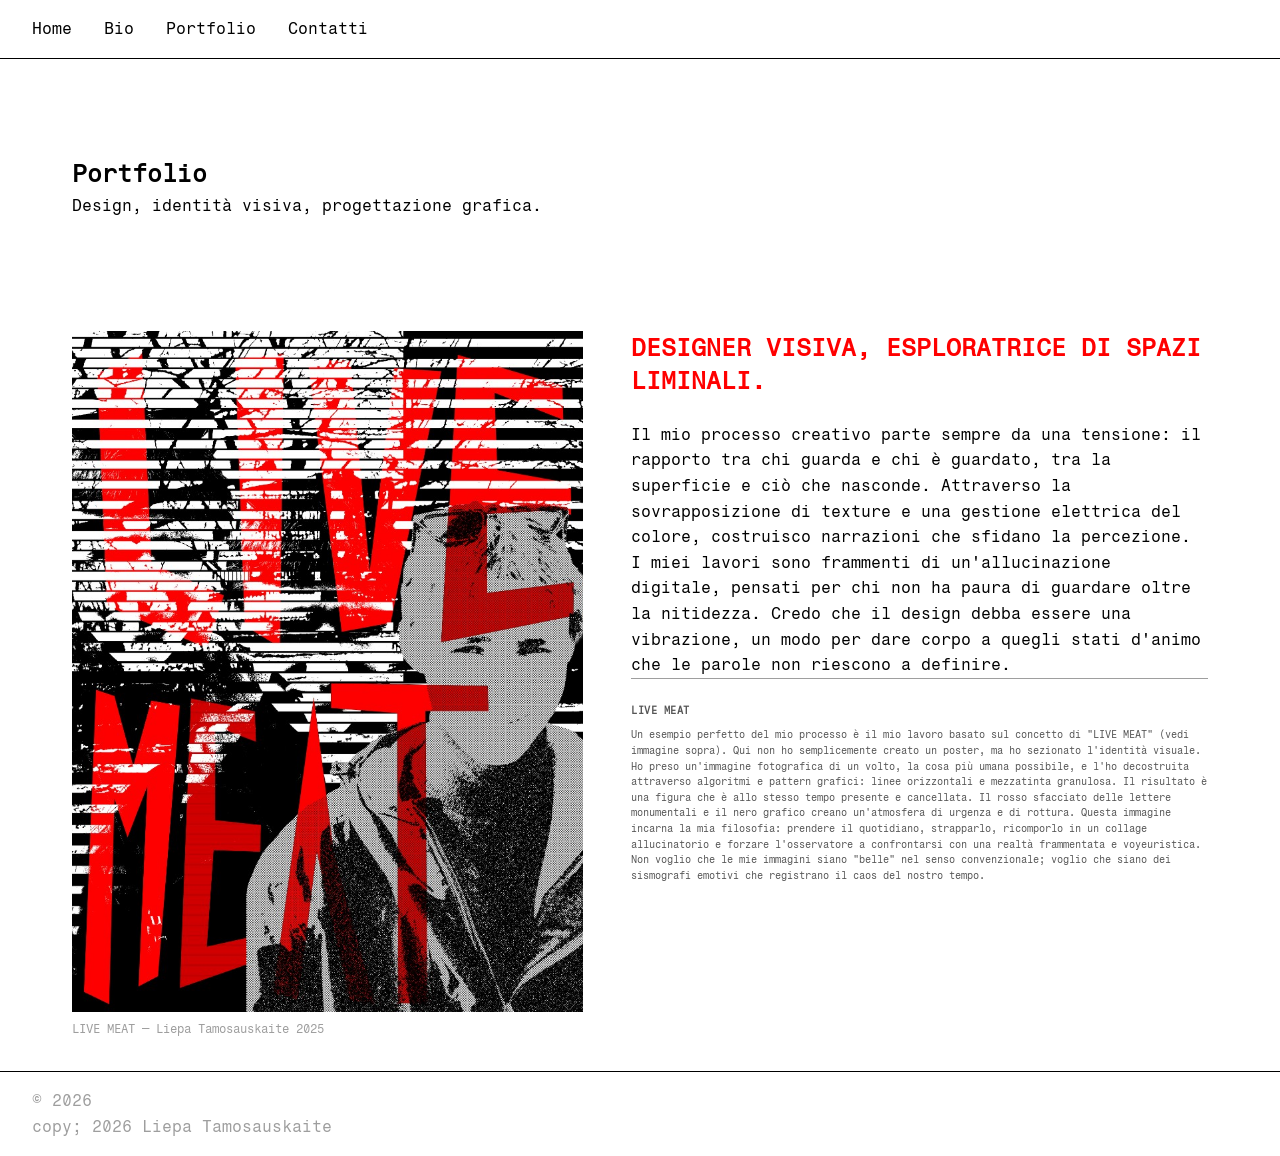
==== index.html @ a19eaeef "Prima versione del sito" ====
<!DOCTYPE html>
<html lang="it">
<head>
    <meta charset="UTF-8">
    <meta name="viewport" content="width=device-width, initial-scale=1.0">
    <title>Portfolio — Home</title>
    <link rel="stylesheet" href="css/style.css">
</head>
<body>
    <header>
        <nav>
            <ul>
                <li><a href="index.html">Home</a></li>
                <li><a href="bio.html">Bio</a></li>
                <li><a href="portfolio.html">Portfolio</a></li>
                <li><a href="contatti.html">Contatti</a></li>
            </ul>
        </nav>
    </header>
    <main>
        <section id="hero">
            <h1>Portfolio</h1>
            <p>Design, identità visiva, progettazione grafica.</p>
        </section>
        <section id="home-intro">
            <div class="home-intro-img">
                <img src="img/live-meat.png" alt="Live Meat">
                <p class="home-intro-caption">LIVE MEAT — Liepa Tamosauskaite 2025</p>
            </div>
            <div class="home-intro-text">
                <h2>DESIGNER VISIVA, ESPLORATRICE DI SPAZI LIMINALI.</h2>
                <p>Il mio processo creativo parte sempre da una tensione: il rapporto tra chi guarda e chi è guardato, tra la superficie e ciò che nasconde. Attraverso la sovrapposizione di texture e una gestione elettrica del colore, costruisco narrazioni che sfidano la percezione. I miei lavori sono frammenti di un'allucinazione digitale, pensati per chi non ha paura di guardare oltre la nitidezza. Credo che il design debba essere una vibrazione, un modo per dare corpo a quegli stati d'animo che le parole non riescono a definire.</p>
                <aside class="home-intro-aside">
                    <h3>LIVE MEAT</h3>
                    <p>Un esempio perfetto del mio processo è il mio lavoro basato sul concetto di "LIVE MEAT" (vedi immagine sopra). Qui non ho semplicemente creato un poster, ma ho sezionato l'identità visuale. Ho preso un'immagine fotografica di un volto, la cosa più umana possibile, e l'ho decostruita attraverso algoritmi e pattern grafici: linee orizzontali e mezzatinta granulosa. Il risultato è una figura che è allo stesso tempo presente e cancellata. Il rosso sfacciato delle lettere monumentali e il nero grafico creano un'atmosfera di urgenza e di rottura. Questa immagine incarna la mia filosofia: prendere il quotidiano, strapparlo, ricomporlo in un collage allucinatorio e forzare l'osservatore a confrontarsi con una realtà frammentata e voyeuristica. Non voglio che le mie immagini siano "belle" nel senso convenzionale; voglio che siano dei sismografi emotivi che registrano il caos del nostro tempo.</p>
                </aside>
            </div>
        </section>
    </main>
    <footer>
        <p><p>&copy; 2026</p>copy; 2026 Liepa Tamosauskaite</p>
    </footer>
    <script src="js/main.js"></script>
</body>
</html>
---- css/style.css ----
@import url('https://fonts.googleapis.com/css2?family=Fragment+Mono:ital@0;1&display=swap');

/* --- Reset --- */
*, *::before, *::after {
    box-sizing: border-box;
    margin: 0;
    padding: 0;
    border: 0;
}

html, body {
    font-size: 100%;
    vertical-align: baseline;
}

ol, ul {
    list-style: none;
}

table {
    border-collapse: collapse;
    border-spacing: 0;
}

/* --- Base --- */

body {
    font-family: 'Fragment Mono', monospace;
    font-style: normal;
    background-color: #FFFFFF;
    color: #000000;
    line-height: 1.6;
}

a {
    color: #000000;
    text-decoration: none;
}

a:hover {
    color: #FF0000;
}

/* --- Header & Nav --- */

header {
    border-bottom: 1px solid #000000;
    padding: 1rem 2rem;
    position: sticky;
    top: 0;
    background-color: #FFFFFF;
    z-index: 100;
}

nav ul {
    display: flex;
    gap: 2rem;
}

/* --- Main --- */

main {
    padding: 2rem;
    max-width: 1200px;
    margin: 0 auto;
}

/* --- Hero --- */

#hero {
    padding: 4rem 0;
}

/* --- Home intro --- */

#home-intro {
    display: flex;
    align-items: flex-start;
    gap: 3rem;
    margin-top: 3rem;
}

.home-intro-img {
    width: 45%;
    flex-shrink: 0;
}

.home-intro-img img {
    display: block;
    width: 100%;
}

.home-intro-caption {
    margin-top: 0.5rem;
    font-size: 0.75rem;
    color: #9E9E9E;
}

.home-intro-text {
    flex: 1;
    overflow: hidden;
    display: flex;
    flex-direction: column;
    /* max-height impostato via JS in base all'altezza dell'immagine */
}

.home-intro-text h2 {
    color: #FF0000;
    margin-bottom: 1.5rem;
    line-height: 1.4;
}

.home-intro-aside {
    margin-top: auto;
    padding-top: 1.5rem;
    border-top: 1px solid #9E9E9E;
}

.home-intro-aside h3 {
    font-size: 0.65rem;
    color: #565656;
    margin-bottom: 0.5rem;
    letter-spacing: 0.05em;
}

.home-intro-aside p {
    font-size: 0.65rem;
    color: #565656;
    line-height: 1.5;
}

@media (max-width: 600px) {
    #home-intro {
        flex-direction: column;
    }

    .home-intro-img {
        width: 100%;
    }
}

/* --- Portfolio grid --- */

.portfolio-grid {
    display: grid;
    grid-template-columns: repeat(auto-fill, minmax(280px, 1fr));
    gap: 2rem;
    margin-top: 2rem;
}

.portfolio-grid article {
    border: 1px solid #000000;
}

.portfolio-grid article a {
    display: block;
    color: #000000;
}

.portfolio-grid article a:hover {
    color: #FF0000;
}

.portfolio-grid article img {
    display: block;
    width: 100%;
    aspect-ratio: 1 / 1;
    object-fit: cover;
}

.portfolio-grid article h2 {
    padding: 0.75rem 1rem;
}

/* --- Bio --- */

#bio h1 {
    margin-bottom: 1.5rem;
}

#bio h2 {
    margin-top: 2rem;
    margin-bottom: 1rem;
}

#bio ul {
    list-style: disc;
    padding-left: 1.5rem;
}

#bio ul li {
    margin-bottom: 0.5rem;
}

/* --- Lavoro immagine principale --- */

.lavoro-detail img {
    display: block;
    width: 100%;
    max-width: 800px;
    margin-bottom: 1.5rem;
}

/* --- Bio design --- */

#bio-design {
    margin-top: 3rem;
    padding-top: 2rem;
    border-top: 1px solid #000000;
}

#bio-design h2 {
    margin-bottom: 1.5rem;
}

.bio-design-body {
    display: flex;
    align-items: center;
    gap: 2rem;
}

.bio-design-text {
    flex: 0 0 auto;
}

.bio-design-star {
    flex: 1;
    display: block;
    width: 80px;
    height: 80px;
    margin: auto;
}

.bio-design-text {
    flex: 1;
    max-width: 720px;
}

.bio-design-text p {
    margin-bottom: 1rem;
}

/* --- Bio foto --- */

.bio-foto {
    display: flex;
    gap: 1rem;
    margin-top: 2rem;
    flex-wrap: wrap;
}

.bio-foto img {
    width: 200px;
    height: 200px;
    object-fit: cover;
    object-position: center top;
    display: block;
}

/* --- Contatti --- */

.contatti-layout {
    display: flex;
    align-items: flex-start;
    gap: 0;
}

.contatti-content {
    flex: 0 0 auto;
    min-width: 420px;
}

.contatti-img {
    height: 75vh;
    width: auto;
    flex: 1;
    object-fit: contain;
    object-position: right top;
    margin-left: auto;
    display: block;
}

#contatti h1 {
    margin-bottom: 1.5rem;
}

#contatti > p {
    margin-bottom: 2rem;
    color: #565656;
}

.contatti-social {
    display: flex;
    flex-direction: column;
    gap: 1rem;
    margin-bottom: 3rem;
}

.contatti-social a {
    display: flex;
    align-items: center;
    gap: 0.75rem;
    color: #000000;
}

.contatti-social a:hover {
    color: #FF0000;
}

.contatti-social svg {
    width: 24px;
    height: 24px;
    flex-shrink: 0;
}

#contact-form {
    display: flex;
    flex-direction: column;
    gap: 1rem;
    max-width: 600px;
}

#contact-form label {
    font-style: italic;
    color: #565656;
}

#contact-form input,
#contact-form textarea {
    font-family: 'Fragment Mono', monospace;
    font-size: 1rem;
    border: 1px solid #000000;
    padding: 0.5rem;
    background-color: #FFFFFF;
    color: #000000;
    width: 100%;
}

#contact-form textarea {
    min-height: 150px;
    resize: vertical;
}

#contact-form button {
    font-family: 'Fragment Mono', monospace;
    font-size: 1rem;
    background-color: #000000;
    color: #FFFFFF;
    border: none;
    padding: 0.75rem 1.5rem;
    cursor: pointer;
    align-self: flex-start;
}

#contact-form button:hover {
    background-color: #FF0000;
}

/* --- Lavoro detail --- */

.lavoro-detail h1 {
    margin-bottom: 1.5rem;
}

.lavoro-detail p {
    color: #565656;
    margin-bottom: 1rem;
}

.lavoro-detail .back-link {
    display: inline-block;
    margin-top: 2rem;
    font-style: italic;
    color: #9E9E9E;
}

.lavoro-detail .back-link:hover {
    color: #FF0000;
}

/* --- Footer --- */

footer {
    border-top: 1px solid #000000;
    padding: 1rem 2rem;
    color: #9E9E9E;
}

/* --- Responsive --- */

@media (max-width: 600px) {
    nav ul {
        flex-direction: column;
        gap: 0.75rem;
    }

    #hero {
        padding: 2rem 0;
    }

    .portfolio-grid {
        grid-template-columns: 1fr;
    }

    .contatti-layout {
        flex-direction: column;
    }

    .contatti-img {
        width: 100%;
    }
}
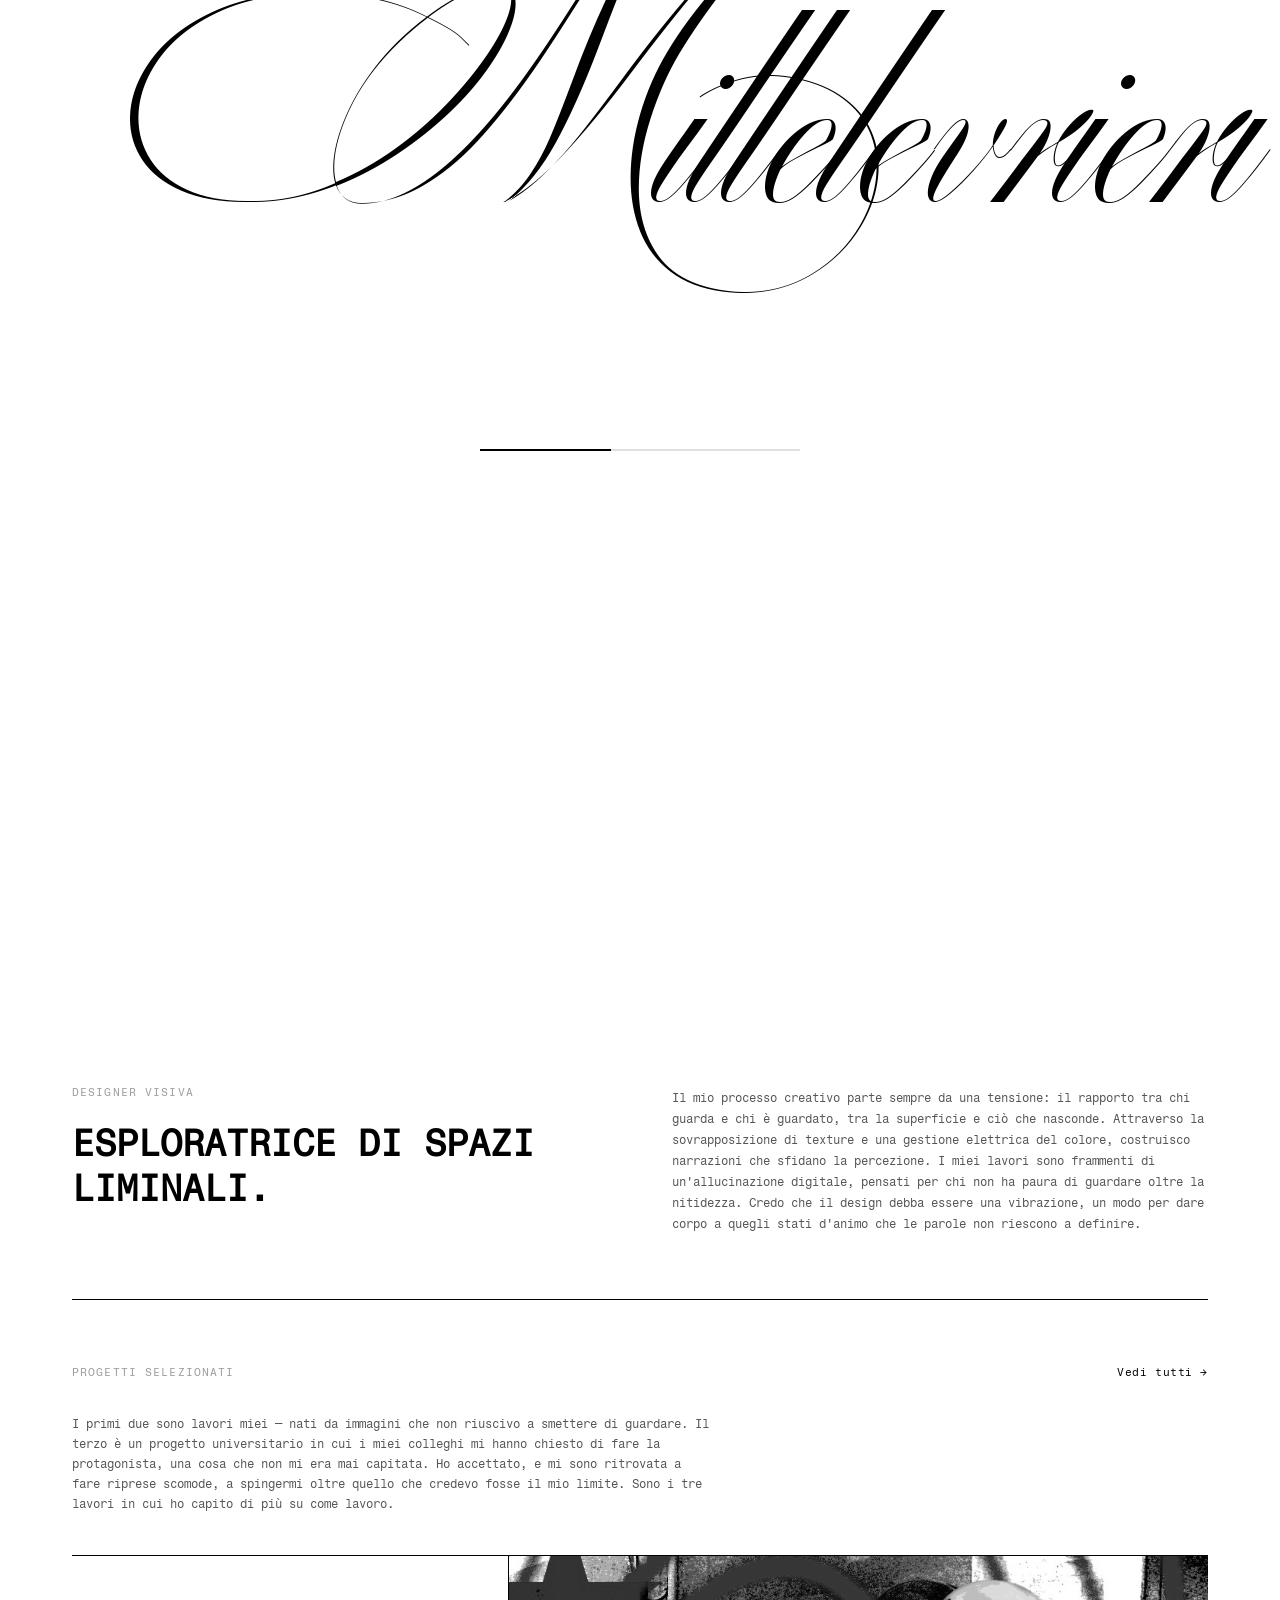
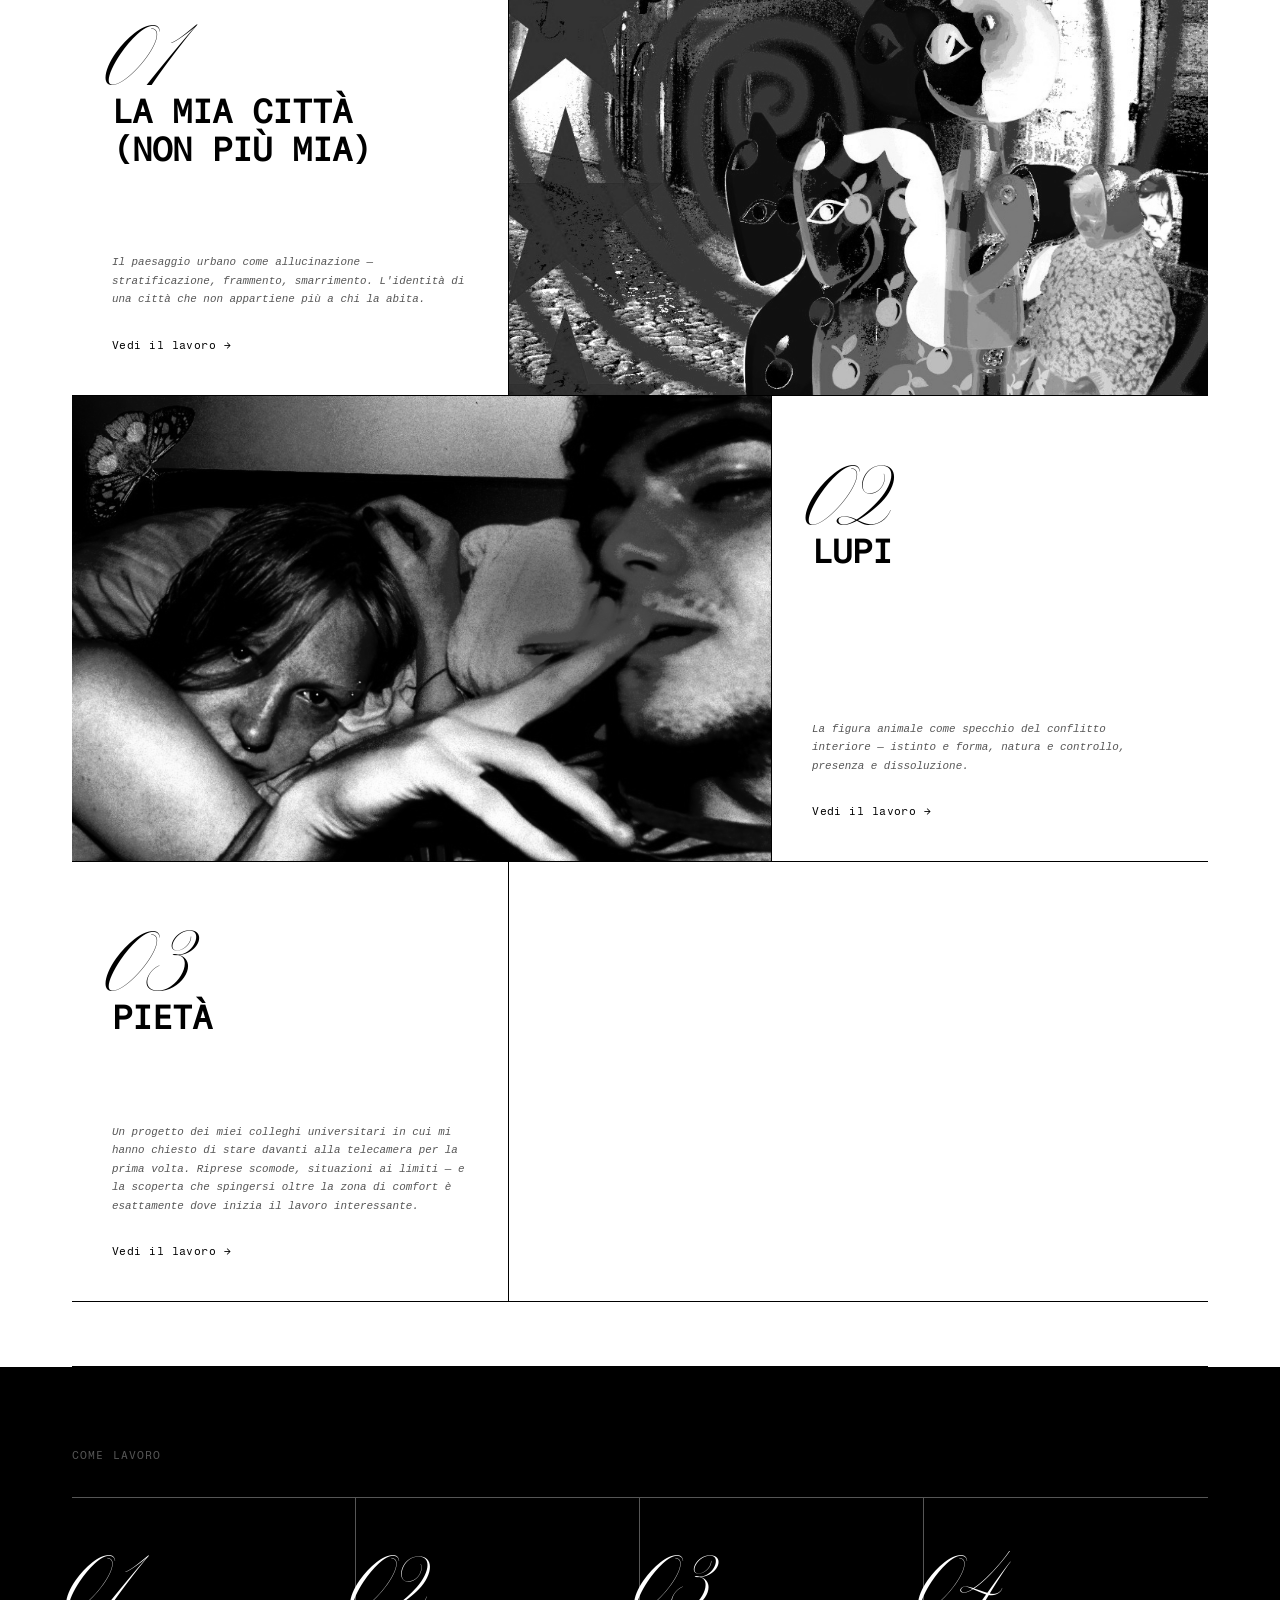
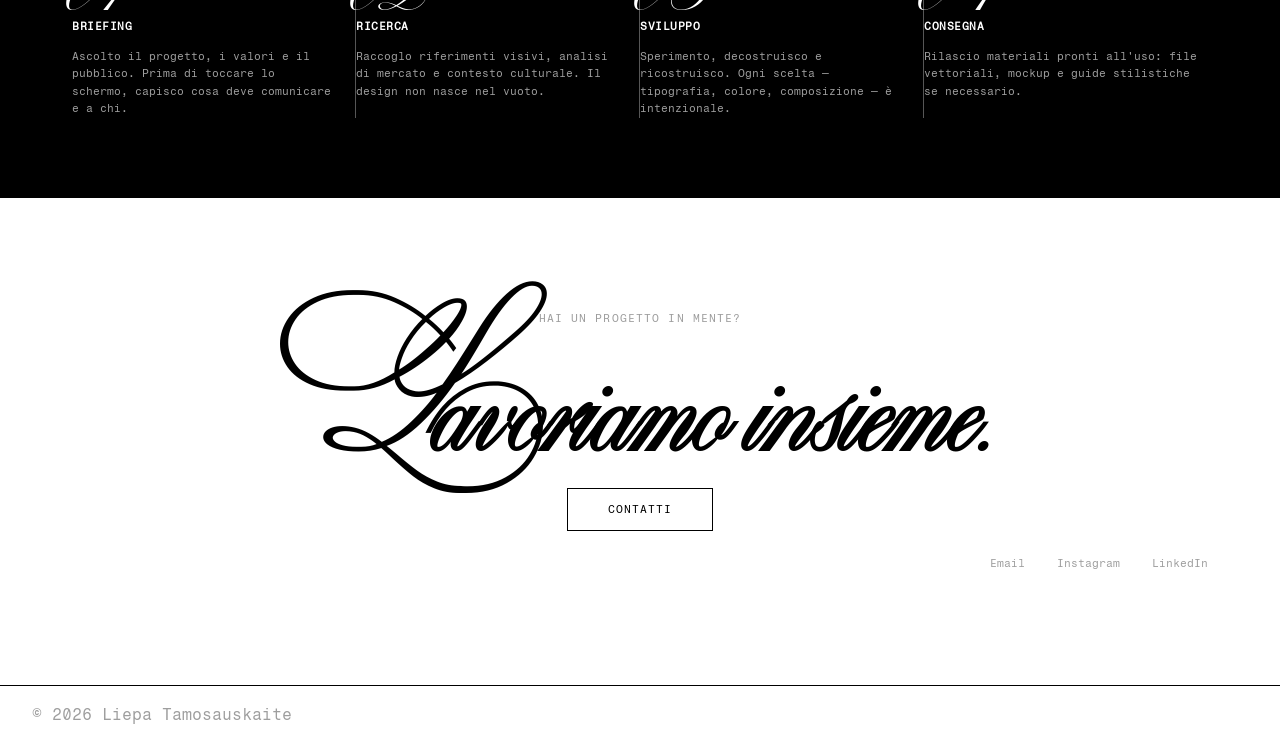
==== commit ffc89d6b: "Landing page, cookie banner, lavoro-1 approfondito - index.html: nuova struttura landing page (state" ====
--- a/index.html
+++ b/index.html
@@ -8,6 +8,7 @@
 </head>
 <body>
     <header>
+        <span class="header-logo"></span>
         <nav>
             <ul>
                 <li><a href="index.html">Home</a></li>
@@ -16,29 +17,119 @@
                 <li><a href="contatti.html">Contatti</a></li>
             </ul>
         </nav>
+        <button class="nav-toggle" aria-label="Menu" aria-expanded="false"><span></span><span></span><span></span></button>
     </header>
+    <section id="video-intro">
+        <div class="video-clip">
+            <video autoplay muted loop playsinline>
+                <source src="video/grey.mp4" type="video/mp4">
+            </video>
+            <span class="video-title video-title-white">Millelevrieri</span>
+        </div>
+        <span class="video-title video-title-black">Millelevrieri</span>
+    </section>
     <main>
-        <section id="hero">
-            <h1>Portfolio</h1>
-            <p>Design, identità visiva, progettazione grafica.</p>
+        <section id="statement">
+            <div class="statement-left">
+                <p class="statement-role">Designer visiva</p>
+                <h2 class="statement-heading">Esploratrice di spazi liminali.</h2>
+            </div>
+            <p class="statement-desc">Il mio processo creativo parte sempre da una tensione: il rapporto tra chi guarda e chi è guardato, tra la superficie e ciò che nasconde. Attraverso la sovrapposizione di texture e una gestione elettrica del colore, costruisco narrazioni che sfidano la percezione. I miei lavori sono frammenti di un'allucinazione digitale, pensati per chi non ha paura di guardare oltre la nitidezza. Credo che il design debba essere una vibrazione, un modo per dare corpo a quegli stati d'animo che le parole non riescono a definire.</p>
         </section>
-        <section id="home-intro">
-            <div class="home-intro-img">
-                <img src="img/live-meat.png" alt="Live Meat">
-                <p class="home-intro-caption">LIVE MEAT — Liepa Tamosauskaite 2025</p>
+
+        <section id="featured">
+            <div class="section-header">
+                <span class="section-label">Progetti selezionati</span>
+                <a href="portfolio.html" class="section-link">Vedi tutti →</a>
             </div>
-            <div class="home-intro-text">
-                <h2>DESIGNER VISIVA, ESPLORATRICE DI SPAZI LIMINALI.</h2>
-                <p>Il mio processo creativo parte sempre da una tensione: il rapporto tra chi guarda e chi è guardato, tra la superficie e ciò che nasconde. Attraverso la sovrapposizione di texture e una gestione elettrica del colore, costruisco narrazioni che sfidano la percezione. I miei lavori sono frammenti di un'allucinazione digitale, pensati per chi non ha paura di guardare oltre la nitidezza. Credo che il design debba essere una vibrazione, un modo per dare corpo a quegli stati d'animo che le parole non riescono a definire.</p>
-                <aside class="home-intro-aside">
-                    <h3>LIVE MEAT</h3>
-                    <p>Un esempio perfetto del mio processo è il mio lavoro basato sul concetto di "LIVE MEAT" (vedi immagine sopra). Qui non ho semplicemente creato un poster, ma ho sezionato l'identità visuale. Ho preso un'immagine fotografica di un volto, la cosa più umana possibile, e l'ho decostruita attraverso algoritmi e pattern grafici: linee orizzontali e mezzatinta granulosa. Il risultato è una figura che è allo stesso tempo presente e cancellata. Il rosso sfacciato delle lettere monumentali e il nero grafico creano un'atmosfera di urgenza e di rottura. Questa immagine incarna la mia filosofia: prendere il quotidiano, strapparlo, ricomporlo in un collage allucinatorio e forzare l'osservatore a confrontarsi con una realtà frammentata e voyeuristica. Non voglio che le mie immagini siano "belle" nel senso convenzionale; voglio che siano dei sismografi emotivi che registrano il caos del nostro tempo.</p>
-                </aside>
+            <p class="featured-intro">I primi due sono lavori miei — nati da immagini che non riuscivo a smettere di guardare. Il terzo è un progetto universitario in cui i miei colleghi mi hanno chiesto di fare la protagonista, una cosa che non mi era mai capitata. Ho accettato, e mi sono ritrovata a fare riprese scomode, a spingermi oltre quello che credevo fosse il mio limite. Sono i tre lavori in cui ho capito di più su come lavoro.</p>
+
+            <div class="featured-list">
+                <article class="featured-item">
+                    <div class="featured-item-meta">
+                        <span class="featured-item-num">01</span>
+                        <h3 class="featured-item-title">La mia città<br>(non più mia)</h3>
+                        <p class="featured-item-desc">Il paesaggio urbano come allucinazione — stratificazione, frammento, smarrimento. L'identità di una città che non appartiene più a chi la abita.</p>
+                        <a href="lavoro-1.html" class="featured-item-link">Vedi il lavoro →</a>
+                    </div>
+                    <a href="lavoro-1.html" class="featured-item-img-wrap">
+                        <img src="img/lavoro-1.png" alt="La mia città (non più mia)">
+                    </a>
+                </article>
+
+                <article class="featured-item featured-item--reverse">
+                    <div class="featured-item-meta">
+                        <span class="featured-item-num">02</span>
+                        <h3 class="featured-item-title">Lupi</h3>
+                        <p class="featured-item-desc">La figura animale come specchio del conflitto interiore — istinto e forma, natura e controllo, presenza e dissoluzione.</p>
+                        <a href="lavoro-3.html" class="featured-item-link">Vedi il lavoro →</a>
+                    </div>
+                    <a href="lavoro-3.html" class="featured-item-img-wrap">
+                        <img src="img/lavoro-3.png" alt="Lupi">
+                    </a>
+                </article>
+
+                <article class="featured-item">
+                    <div class="featured-item-meta">
+                        <span class="featured-item-num">03</span>
+                        <h3 class="featured-item-title">Pietà</h3>
+                        <p class="featured-item-desc">Un progetto dei miei colleghi universitari in cui mi hanno chiesto di stare davanti alla telecamera per la prima volta. Riprese scomode, situazioni ai limiti — e la scoperta che spingersi oltre la zona di comfort è esattamente dove inizia il lavoro interessante.</p>
+                        <a href="lavoro-4.html" class="featured-item-link">Vedi il lavoro →</a>
+                    </div>
+                    <a href="lavoro-4.html" class="featured-item-img-wrap">
+                        <video autoplay muted loop playsinline>
+                            <source src="video/pieta.mp4" type="video/mp4">
+                        </video>
+                    </a>
+                </article>
+            </div>
+        </section>
+
+        <section id="process-home">
+            <div class="process-home-inner">
+                <div class="section-header section-header-dark">
+                    <span class="section-label">Come lavoro</span>
+                </div>
+                <ol class="process-home-steps">
+                    <li>
+                        <span class="step-num-home">01</span>
+                        <h3>Briefing</h3>
+                        <p>Ascolto il progetto, i valori e il pubblico. Prima di toccare lo schermo, capisco cosa deve comunicare e a chi.</p>
+                    </li>
+                    <li>
+                        <span class="step-num-home">02</span>
+                        <h3>Ricerca</h3>
+                        <p>Raccoglo riferimenti visivi, analisi di mercato e contesto culturale. Il design non nasce nel vuoto.</p>
+                    </li>
+                    <li>
+                        <span class="step-num-home">03</span>
+                        <h3>Sviluppo</h3>
+                        <p>Sperimento, decostruisco e ricostruisco. Ogni scelta — tipografia, colore, composizione — è intenzionale.</p>
+                    </li>
+                    <li>
+                        <span class="step-num-home">04</span>
+                        <h3>Consegna</h3>
+                        <p>Rilascio materiali pronti all'uso: file vettoriali, mockup e guide stilistiche se necessario.</p>
+                    </li>
+                </ol>
+            </div>
+        </section>
+
+        <section id="cta-home">
+            <p class="cta-phrase">Hai un progetto in mente?</p>
+            <h2 class="cta-title">Lavoriamo insieme.</h2>
+            <div class="cta-links">
+                <a href="contatti.html" class="cta-btn">Contatti</a>
+                <nav class="cta-socials" aria-label="Social links">
+                    <a href="mailto:liepa@millelevrieri.com">Email</a>
+                    <a href="https://instagram.com/" target="_blank" rel="noopener">Instagram</a>
+                    <a href="https://linkedin.com/" target="_blank" rel="noopener">LinkedIn</a>
+                </nav>
             </div>
         </section>
     </main>
     <footer>
-        <p><p>&copy; 2026</p>copy; 2026 Liepa Tamosauskaite</p>
+        <p>&copy; 2026 Liepa Tamosauskaite</p>
     </footer>
     <script src="js/main.js"></script>
 </body>
--- a/css/style.css
+++ b/css/style.css
@@ -1,4 +1,11 @@
 @import url('https://fonts.googleapis.com/css2?family=Fragment+Mono:ital@0;1&display=swap');
+
+@font-face {
+    font-family: 'BillaMount';
+    src: url('../fonts/BillaMount-Regular.ttf') format('truetype');
+    font-weight: normal;
+    font-style: normal;
+}
 
 /* --- Reset --- */
 *, *::before, *::after {
@@ -22,6 +29,178 @@
     border-spacing: 0;
 }
 
+/* --- Loader --- */
+
+#loader-overlay {
+    position: fixed;
+    inset: 0;
+    background-color: #FFFFFF;
+    z-index: 9999;
+    display: flex;
+    flex-direction: column;
+    align-items: center;
+    justify-content: center;
+    gap: 2rem;
+    clip-path: inset(0% 0% 0% 0%);
+    transition: clip-path 1.8s cubic-bezier(0.4, 0, 0.2, 1);
+}
+
+#loader-overlay.loader-done {
+    clip-path: inset(0% 0% 0% 100%);
+    pointer-events: none;
+}
+
+#loader-title {
+    position: absolute;
+    top: -20px;
+    right: 26px;
+    font-family: 'BillaMount', sans-serif;
+    font-size: 200px;
+    color: #000000;
+    line-height: 1;
+    pointer-events: none;
+    user-select: none;
+}
+
+#loader-track {
+    width: 320px;
+    height: 2px;
+    background-color: #E0E0E0;
+}
+
+#loader-bar {
+    height: 100%;
+    width: 0%;
+    background-color: #000000;
+    transition: width 0.1s linear;
+}
+
+/* --- Cookie Banner --- */
+
+#cookie-banner {
+    position: fixed;
+    bottom: 2rem;
+    left: 2rem;
+    z-index: 8000;
+    max-width: 400px;
+    width: calc(100% - 4rem);
+    opacity: 0;
+    pointer-events: none;
+    overflow: visible;
+    transform: translateY(20px);
+    transition: opacity 0.5s ease, transform 0.5s cubic-bezier(0.25, 0.46, 0.45, 0.94);
+}
+
+#cookie-banner.cookie-visible {
+    opacity: 1;
+    pointer-events: all;
+    transform: translateY(0);
+}
+
+/* Card rossa — il titolo sfora sopra il bordo */
+.cookie-card {
+    position: relative;
+    background: #FF0000;
+    overflow: visible;
+    padding: 0 1.25rem 1.25rem;
+}
+
+/* Clip: limita la versione bianca del titolo ai confini della card */
+.cookie-clip {
+    position: absolute;
+    inset: 0;
+    overflow: hidden;
+    pointer-events: none;
+    z-index: 1;
+}
+
+/* Stile base condiviso */
+.cookie-title {
+    font-family: 'BillaMount', sans-serif;
+    font-size: 42px;
+    line-height: 1;
+    white-space: nowrap;
+    pointer-events: none;
+    user-select: none;
+}
+
+/* Fuori dal clip: in flow normale — si allinea automaticamente al padding della card */
+.cookie-title-dark {
+    display: block;
+    position: relative;
+    top: -6px;       /* sfora di 6px sopra il bordo del box */
+    color: #FF0000;
+    z-index: 0;
+}
+
+/* Dentro il clip: posizionato per sovrapporsi esattamente al dark */
+.cookie-title-light {
+    position: absolute;
+    top: -6px;
+    left: 1.25rem;   /* deve corrispondere al padding-left della card */
+    color: #FFFFFF;
+    z-index: 2;
+}
+
+/* Contenuto card */
+.cookie-body {
+    position: relative;
+    z-index: 2;
+    padding-top: 1rem;
+}
+
+.cookie-text {
+    font-size: 0.65rem;
+    line-height: 1.7;
+    color: #FFFFFF;
+    margin-bottom: 1.25rem;
+}
+
+.cookie-actions {
+    display: flex;
+    gap: 0.5rem;
+}
+
+.cookie-accept,
+.cookie-reject {
+    flex: 1;
+    padding: 0.6rem 0.75rem;
+    font-family: 'Fragment Mono', monospace;
+    font-size: 0.6rem;
+    letter-spacing: 0.08em;
+    text-transform: uppercase;
+    cursor: url('../img/cursor-star.svg') 16 16, pointer;
+    transition: background-color 0.25s ease, color 0.25s ease, border-color 0.25s ease;
+}
+
+.cookie-accept {
+    background: #FFFFFF;
+    color: #FF0000;
+    border: none;
+}
+
+.cookie-accept:hover {
+    background: #000000;
+    color: #FFFFFF;
+}
+
+.cookie-reject {
+    background: transparent;
+    color: #FFFFFF;
+    border: 1px solid #FFFFFF;
+}
+
+.cookie-reject:hover {
+    background: rgba(255,255,255,0.15);
+}
+
+/* --- Selection --- */
+
+::selection {
+    background-color: #FF0000;
+    color: #FFFFFF;
+}
+
 /* --- Base --- */
 
 body {
@@ -30,6 +209,16 @@
     background-color: #FFFFFF;
     color: #000000;
     line-height: 1.6;
+    cursor: url('../img/cursor-star.svg') 16 16, auto;
+    overflow-x: clip;
+}
+
+img {
+    max-width: 100%;
+}
+
+a, button, [role="button"], label, select, input[type="submit"], input[type="button"] {
+    cursor: url('../img/cursor-star.svg') 16 16, pointer;
 }
 
 a {
@@ -45,216 +234,940 @@
 
 header {
     border-bottom: 1px solid #000000;
-    padding: 1rem 2rem;
-    position: sticky;
+    padding: 0.5rem 1rem;
+    position: fixed;
     top: 0;
+    left: 0;
+    width: 100%;
     background-color: #FFFFFF;
     z-index: 100;
+    display: flex;
+    align-items: center;
+    justify-content: space-between;
+    gap: 1rem;
+    transition: opacity 0.4s ease;
+}
+
+header.header-hidden {
+    opacity: 0;
+    pointer-events: none;
+}
+
+nav {
+    margin-left: auto;
 }
 
 nav ul {
     display: flex;
-    gap: 2rem;
+    gap: 1rem;
+    font-size: 0.75rem;
+}
+
+/* --- Hamburger button (desktop: hidden) --- */
+
+.nav-toggle {
+    display: none;
+    flex-direction: column;
+    justify-content: center;
+    gap: 5px;
+    background: none;
+    border: none;
+    cursor: url('../img/cursor-star.svg') 16 16, pointer;
+    padding: 4px;
+    z-index: 200;
+}
+
+.nav-toggle span {
+    display: block;
+    width: 22px;
+    height: 1.5px;
+    background: #000000;
+    transition: transform 0.3s ease, opacity 0.3s ease;
+    transform-origin: center;
+}
+
+.nav-toggle.active span:nth-child(1) { transform: translateY(6.5px) rotate(45deg); }
+.nav-toggle.active span:nth-child(2) { opacity: 0; transform: scaleX(0); }
+.nav-toggle.active span:nth-child(3) { transform: translateY(-6.5px) rotate(-45deg); }
+
+/* --- Header logo --- */
+
+.header-logo {
+    font-family: 'Fragment Mono', monospace;
+    font-size: 0.75rem;
+    letter-spacing: 0.04em;
+    white-space: nowrap;
+    order: -1;
+    min-width: 0;
+}
+
+/* Sul header trasparente (sopra il video) il logo è bianco */
+
+.nav-billa {
+    font-family: 'BillaMount', sans-serif;
+    font-size: 1rem;
+}
+
+/* --- Video Intro --- */
+
+#video-intro {
+    width: 100vw;
+    height: 100vh;
+    position: relative;
+    margin-left: calc(50% - 50vw);
+    margin-top: 0;
+}
+
+/* Il clip è sul wrapper interno, non sulla sezione:
+   così la scritta può sforare liberamente fuori dal video */
+.video-clip {
+    position: absolute;
+    inset: 0;
+    overflow: hidden;
+    z-index: 1;
+}
+
+
+#video-intro video {
+    width: 100%;
+    height: 100%;
+    object-fit: cover;
+    display: block;
+    filter: grayscale(100%);
+}
+
+/* Posizione condivisa da entrambe le versioni del titolo */
+.video-title {
+    position: absolute;
+    top: -20px;
+    right: 26px;
+    font-family: 'BillaMount', sans-serif;
+    font-size: 200px;
+    line-height: 1;
+    pointer-events: none;
+    will-change: transform;
+    transition: transform 0.25s cubic-bezier(0.25, 0.46, 0.45, 0.94);
+}
+
+/* Testo bianco: dentro .video-clip, viene clippato ai bordi del video */
+.video-title-white {
+    color: #FFFFFF;
+    z-index: 2;
+}
+
+/* Testo nero: fuori dal clip, coperto dal video-clip dove il bianco è visibile,
+   appare solo nella zona di overflow che il clip nasconde */
+.video-title-black {
+    color: #000000;
+    z-index: 0;
 }
 
 /* --- Main --- */
 
 main {
-    padding: 2rem;
+    padding: calc(3.5rem + 2rem) 2rem 2rem;
     max-width: 1200px;
     margin: 0 auto;
 }
 
-/* --- Hero --- */
-
-#hero {
+/* --- Statement --- */
+
+#statement {
+    padding: 6rem 0 4rem;
+    border-bottom: 1px solid #000000;
+    display: grid;
+    grid-template-columns: 1fr 1fr;
+    gap: 4rem;
+    align-items: start;
+}
+
+.statement-left {
+    display: flex;
+    flex-direction: column;
+    gap: 1.25rem;
+}
+
+.statement-role {
+    font-size: 0.7rem;
+    color: #9E9E9E;
+    letter-spacing: 0.1em;
+    text-transform: uppercase;
+}
+
+.statement-heading {
+    font-size: clamp(1.5rem, 2.8vw, 2.4rem);
+    line-height: 1.25;
+    text-transform: uppercase;
+}
+
+.statement-desc {
+    font-size: 0.75rem;
+    line-height: 1.75;
+    color: #565656;
+    padding-top: 0.25rem;
+}
+
+/* --- Section header shared --- */
+
+.section-header {
+    display: flex;
+    justify-content: space-between;
+    align-items: baseline;
+    margin-bottom: 2rem;
+}
+
+.section-label {
+    font-size: 0.7rem;
+    letter-spacing: 0.1em;
+    text-transform: uppercase;
+    color: #9E9E9E;
+}
+
+.section-link {
+    font-size: 0.7rem;
+    letter-spacing: 0.05em;
+}
+
+/* --- Featured projects --- */
+
+#featured {
     padding: 4rem 0;
-}
-
-/* --- Home intro --- */
-
-#home-intro {
-    display: flex;
-    align-items: flex-start;
-    gap: 3rem;
-    margin-top: 3rem;
-}
-
-.home-intro-img {
-    width: 45%;
-    flex-shrink: 0;
-}
-
-.home-intro-img img {
-    display: block;
+    border-bottom: 1px solid #000000;
+}
+
+.featured-intro {
+    font-size: 0.72rem;
+    line-height: 1.75;
+    color: #565656;
+    max-width: 640px;
+    margin-bottom: 2.5rem;
+}
+
+.featured-list {
+    border-top: 1px solid #000000;
+}
+
+.featured-item {
+    display: grid;
+    grid-template-columns: 1fr 1.6fr;
+    border-bottom: 1px solid #000000;
+    min-height: 440px;
+}
+
+.featured-item--reverse {
+    grid-template-columns: 1.6fr 1fr;
+}
+
+.featured-item--reverse .featured-item-meta {
+    order: 2;
+    border-left: 1px solid #000000;
+    border-right: none;
+}
+
+.featured-item--reverse .featured-item-img-wrap {
+    order: 1;
+}
+
+.featured-item-meta {
+    padding: 2.5rem;
+    display: flex;
+    flex-direction: column;
+    border-right: 1px solid #000000;
+}
+
+.featured-item-num {
+    font-family: 'BillaMount', sans-serif;
+    font-size: 80px;
+    line-height: 1;
+    color: #000000;
+    margin-bottom: 1rem;
+}
+
+.featured-item-title {
+    font-size: clamp(1.4rem, 2.6vw, 2.2rem);
+    line-height: 1.15;
+    text-transform: uppercase;
+    flex: 1;
+    margin-bottom: 1.5rem;
+}
+
+.featured-item-desc {
+    font-size: 0.68rem;
+    color: #565656;
+    line-height: 1.7;
+    font-style: italic;
+    margin-bottom: 1.75rem;
+}
+
+.featured-item-link {
+    font-size: 0.7rem;
+    letter-spacing: 0.04em;
+    color: #000000;
+    transition: color 0.3s ease;
+    align-self: flex-start;
+}
+
+.featured-item-link:hover {
+    color: #FF0000;
+}
+
+.featured-item-img-wrap {
+    display: block;
+    overflow: hidden;
+}
+
+.featured-item-img-wrap img,
+.featured-item-img-wrap video {
     width: 100%;
-}
-
-.home-intro-caption {
-    margin-top: 0.5rem;
-    font-size: 0.75rem;
+    height: 100%;
+    object-fit: cover;
+    display: block;
+    filter: grayscale(100%);
+    transition: filter 0.6s ease;
+}
+
+.featured-item:hover .featured-item-img-wrap img,
+.featured-item:hover .featured-item-img-wrap video {
+    filter: grayscale(0%);
+}
+
+/* --- Process (landing) --- */
+
+#process-home {
+    background: #000000;
+    color: #FFFFFF;
+    width: 100vw;
+    margin-left: calc(50% - 50vw);
+    padding: 5rem 0;
+}
+
+.process-home-inner {
+    max-width: 1200px;
+    margin: 0 auto;
+    padding: 0 2rem;
+}
+
+.section-header-dark .section-label {
+    color: #565656;
+}
+
+.process-home-steps {
+    display: grid;
+    grid-template-columns: repeat(4, 1fr);
+    border-top: 1px solid #565656;
+    margin-top: 2rem;
+}
+
+.process-home-steps li {
+    padding: 2rem 1.5rem 0 0;
+    border-right: 1px solid #565656;
+}
+
+.process-home-steps li:last-child {
+    border-right: none;
+    padding-right: 0;
+}
+
+.process-home-steps li:first-child {
+    padding-left: 0;
+}
+
+.step-num-home {
+    font-family: 'BillaMount', sans-serif;
+    font-size: 72px;
+    line-height: 1;
+    color: #FFFFFF;
+    display: block;
+    margin-bottom: 1rem;
+}
+
+.process-home-steps h3 {
+    font-size: 0.7rem;
+    letter-spacing: 0.05em;
+    text-transform: uppercase;
+    margin-bottom: 0.75rem;
+    color: #FFFFFF;
+}
+
+.process-home-steps p {
+    font-size: 0.68rem;
     color: #9E9E9E;
-}
-
-.home-intro-text {
-    flex: 1;
-    overflow: hidden;
+    line-height: 1.6;
+}
+
+/* --- CTA home --- */
+
+#cta-home {
+    padding: 7rem 0 5rem;
+    text-align: center;
+}
+
+.cta-phrase {
+    font-size: 0.7rem;
+    color: #9E9E9E;
+    letter-spacing: 0.1em;
+    text-transform: uppercase;
+    margin-bottom: 1rem;
+}
+
+.cta-title {
+    font-family: 'BillaMount', sans-serif;
+    font-size: clamp(3rem, 8vw, 6rem);
+    line-height: 1;
+    margin-bottom: 3rem;
+    color: #000000;
+}
+
+.cta-links {
     display: flex;
     flex-direction: column;
-    /* max-height impostato via JS in base all'altezza dell'immagine */
-}
-
-.home-intro-text h2 {
+    align-items: center;
+    gap: 1.5rem;
+}
+
+.cta-btn {
+    display: inline-block;
+    border: 1px solid #000000;
+    padding: 0.75rem 2.5rem;
+    font-size: 0.7rem;
+    letter-spacing: 0.1em;
+    text-transform: uppercase;
+    transition: background-color 0.3s ease, color 0.3s ease;
+    color: #000000;
+}
+
+.cta-btn:hover {
+    background-color: #000000;
+    color: #FFFFFF;
+}
+
+.cta-socials {
+    display: flex;
+    gap: 2rem;
+    font-size: 0.7rem;
+}
+
+.cta-socials a {
+    color: #9E9E9E;
+}
+
+.cta-socials a:hover {
     color: #FF0000;
-    margin-bottom: 1.5rem;
-    line-height: 1.4;
-}
-
-.home-intro-aside {
-    margin-top: auto;
-    padding-top: 1.5rem;
-    border-top: 1px solid #9E9E9E;
-}
-
-.home-intro-aside h3 {
-    font-size: 0.65rem;
-    color: #565656;
-    margin-bottom: 0.5rem;
-    letter-spacing: 0.05em;
-}
-
-.home-intro-aside p {
-    font-size: 0.65rem;
-    color: #565656;
-    line-height: 1.5;
-}
-
-@media (max-width: 600px) {
-    #home-intro {
-        flex-direction: column;
-    }
-
-    .home-intro-img {
-        width: 100%;
-    }
 }
 
 /* --- Portfolio grid --- */
 
 .portfolio-grid {
     display: grid;
-    grid-template-columns: repeat(auto-fill, minmax(280px, 1fr));
-    gap: 2rem;
+    grid-template-columns: repeat(3, 1fr);
+    gap: 0;
     margin-top: 2rem;
+    counter-reset: lavoro;
+    border-top: 1px solid #000000;
+    border-left: 1px solid #000000;
 }
 
 .portfolio-grid article {
+    counter-increment: lavoro;
+    border-right: 1px solid #000000;
+    border-bottom: 1px solid #000000;
+    display: flex;
+    flex-direction: column;
+    height: 380px;
+    overflow: hidden;
+}
+
+.portfolio-grid article > a {
+    display: block;
+    flex: 1;
+    min-height: 0;
+    overflow: hidden;
+}
+
+.portfolio-grid article img {
+    display: block;
+    width: 100%;
+    height: 100%;
+    object-fit: cover;
+    object-position: center;
+    filter: grayscale(100%);
+    transition: filter 0.5s ease;
+}
+
+.portfolio-grid article img[alt="Ferma il Tempo"] {
+    object-position: top;
+}
+
+.portfolio-grid article h2 {
+    flex-shrink: 0;
+    font-size: 0.7rem;
+    letter-spacing: 0.06em;
+    text-transform: uppercase;
+    padding: 0.75rem 1rem;
+    border-top: 1px solid #000000;
+    color: #000000;
+    transition: color 0.3s ease;
+}
+
+.portfolio-grid article h2 a {
+    color: inherit;
+    text-decoration: none;
+}
+
+/* Hover: immagine a colori, titolo rosso */
+.portfolio-grid article:hover img {
+    filter: grayscale(0%);
+}
+
+.portfolio-grid article:hover h2 {
+    color: #FF0000;
+}
+
+/* --- Card video (Pietà) --- */
+
+.lavoro-video {
+    grid-column: span 2;
+    display: flex;
+    flex-direction: column;
+    overflow: hidden;
+}
+
+.video-link {
+    flex: 1;
+    min-height: 0;
+    display: block;
+}
+
+.video-wrapper {
+    height: 100%;
+    position: relative;
+    overflow: hidden;
+}
+
+.video-wrapper video {
+    position: absolute;
+    inset: 0;
+    width: 100%;
+    height: 100%;
+    object-fit: cover;
+    transform: scale(1.4);
+    filter: grayscale(100%);
+    transition: filter 0.5s ease;
+}
+
+.lavoro-video:hover .video-wrapper video {
+    filter: grayscale(0%);
+}
+
+.lavoro-video h2 {
+    flex-shrink: 0;
+    border-top: 1px solid #000000;
+}
+
+.lavoro-video h2 a {
+    display: block;
+    color: inherit;
+    text-decoration: none;
+}
+
+/* Barra controlli in fondo alla card */
+.video-controls {
+    flex-shrink: 0;
+    background-color: #FFFFFF;
+    border-top: 1px solid #000000;
+    padding: 0.4rem 0.75rem 0.3rem;
+    display: flex;
+    flex-direction: column;
+    gap: 0.3rem;
+}
+
+.video-controls-row {
+    display: flex;
+    align-items: center;
+    gap: 0.5rem;
+}
+
+.vc-btn {
+    background: none;
+    border: none;
+    font-family: 'Fragment Mono', monospace;
+    font-size: 0.6rem;
+    cursor: url('../img/cursor-star.svg') 16 16, pointer;
+    color: #000000;
+    padding: 0.1rem 0.3rem;
+    letter-spacing: 0.04em;
+    transition: color 0.2s;
+}
+
+.vc-btn:hover {
+    color: #FF0000;
+}
+
+.vc-title {
+    flex: 1;
+    font-family: 'Fragment Mono', monospace;
+    font-size: 0.6rem;
+    letter-spacing: 0.06em;
+    text-transform: uppercase;
+    color: #000000;
+    text-align: center;
+}
+
+.vc-title:hover {
+    color: #FF0000;
+}
+
+/* Barra di avanzamento */
+.video-progress-track {
+    width: 100%;
+    height: 2px;
+    background-color: #E0E0E0;
+    cursor: url('../img/cursor-star.svg') 16 16, pointer;
+    position: relative;
+}
+
+.video-progress-fill {
+    height: 100%;
+    width: 0%;
+    background-color: #000000;
+    transition: width 0.1s linear;
+    pointer-events: none;
+}
+
+/* Player nella pagina lavoro dedicata */
+.video-player {
+    flex-shrink: 0;
+    width: 100%;
+    max-width: 560px;
     border: 1px solid #000000;
 }
 
-.portfolio-grid article a {
-    display: block;
-    color: #000000;
-}
-
-.portfolio-grid article a:hover {
-    color: #FF0000;
-}
-
-.portfolio-grid article img {
+.video-player .pieta-video {
     display: block;
     width: 100%;
-    aspect-ratio: 1 / 1;
-    object-fit: cover;
-}
-
-.portfolio-grid article h2 {
-    padding: 0.75rem 1rem;
+    height: auto;
+    cursor: url('../img/cursor-star.svg') 16 16, pointer;
 }
 
 /* --- Bio --- */
 
 #bio h1 {
-    margin-bottom: 1.5rem;
-}
-
-#bio h2 {
-    margin-top: 2rem;
+    border-bottom: 1px solid #000000;
+    padding-bottom: 1rem;
+    margin-bottom: 2rem;
+}
+
+.bio-intro {
+    display: grid;
+    grid-template-columns: 1fr 2fr;
+    gap: 3rem;
+    align-items: start;
+    margin-bottom: 3rem;
+}
+
+.bio-info-list {
+    list-style: none;
+    padding: 0;
+    margin: 0;
+    display: flex;
+    flex-direction: column;
+    gap: 0.5rem;
+}
+
+.bio-info-list li {
+    font-size: 0.6rem;
+    letter-spacing: 0.12em;
+    text-transform: uppercase;
+    color: #9E9E9E;
+}
+
+.bio-intro-text p {
     margin-bottom: 1rem;
-}
-
-#bio ul {
-    list-style: disc;
-    padding-left: 1.5rem;
-}
-
-#bio ul li {
-    margin-bottom: 0.5rem;
-}
-
-/* --- Lavoro immagine principale --- */
+    color: #565656;
+}
+
+/* --- Lavoro detail: layout affiancato --- */
+
+.lavoro-content {
+    display: flex;
+    gap: 3rem;
+    align-items: flex-start;
+    margin-bottom: 2rem;
+}
 
 .lavoro-detail img {
     display: block;
-    width: 100%;
-    max-width: 800px;
-    margin-bottom: 1.5rem;
+    flex-shrink: 0;
+    width: auto;
+    max-width: 560px;
+    max-height: 450px;
+    object-fit: contain;
+    object-position: left top;
+}
+
+.lavoro-detail img.img-half {
+    max-width: 300px;
+    max-height: 420px;
+}
+
+.lavoro-desc {
+    flex: 1;
+    min-width: 0;
+}
+
+.desc-label {
+    display: block;
+    font-size: 0.6rem;
+    letter-spacing: 0.12em;
+    text-transform: uppercase;
+    color: #9E9E9E;
+    padding-bottom: 0.5rem;
+    margin-bottom: 0.75rem;
+    border-bottom: 1px solid #9E9E9E;
+}
+
+.lavoro-desc p {
+    font-size: 0.72rem;
+    line-height: 1.8;
+    color: #565656;
+    margin-bottom: 0.8rem;
 }
 
 /* --- Bio design --- */
 
 #bio-design {
-    margin-top: 3rem;
     padding-top: 2rem;
     border-top: 1px solid #000000;
 }
 
-#bio-design h2 {
+.bio-design-header {
+    display: flex;
+    align-items: center;
+    gap: 1.5rem;
     margin-bottom: 1.5rem;
 }
 
-.bio-design-body {
-    display: flex;
-    align-items: center;
-    gap: 2rem;
+.bio-design-header h2 {
+    margin: 0;
+}
+
+.bio-design-star {
+    display: block;
+    width: 48px;
+    height: 48px;
+    flex-shrink: 0;
 }
 
 .bio-design-text {
-    flex: 0 0 auto;
-}
-
-.bio-design-star {
-    flex: 1;
-    display: block;
-    width: 80px;
-    height: 80px;
-    margin: auto;
-}
-
-.bio-design-text {
-    flex: 1;
     max-width: 720px;
 }
 
 .bio-design-text p {
     margin-bottom: 1rem;
-}
+    color: #565656;
+}
+
+/* --- Bio quote --- */
+
+.bio-quote {
+    margin-bottom: 3rem;
+}
+
+.bio-quote-wrapper {
+    position: relative;
+}
+
+
+.bio-quote-dog {
+    display: block;
+    width: 100%;
+    filter: grayscale(100%) blur(4px);
+    mix-blend-mode: multiply;
+    position: relative;
+    z-index: 1;
+}
+
+.bio-quote-top,
+.bio-quote-bottom {
+    position: absolute;
+    left: 0;
+    right: 0;
+    text-align: center;
+    font-size: clamp(48px, 7vw, 110px);
+    line-height: 0.88;
+    color: #000000;
+    margin: 0;
+    z-index: 0;
+}
+
+.bio-quote-top {
+    font-family: 'BillaMount', sans-serif;
+    top: 20%;
+    left: 10%;
+    right: 10%;
+}
+
+.bio-quote-bottom {
+    font-family: 'BillaMount', sans-serif;
+    top: 68%;
+    left: 10%;
+    right: 10%;
+}
+
+/* --- Timeline --- */
+
+#bio-timeline {
+    margin-bottom: 3rem;
+    border-top: 1px solid #000000;
+    padding-top: 2rem;
+}
+
+#bio-timeline h2 {
+    margin-bottom: 1.5rem;
+}
+
+.timeline {
+    border-left: 1px solid #000000;
+    margin-left: 72px;
+}
+
+.timeline-item {
+    display: grid;
+    grid-template-columns: 1fr;
+    padding: 0.9rem 0 0.9rem 2rem;
+    border-bottom: 1px solid #E0E0E0;
+    position: relative;
+}
+
+.timeline-item::before {
+    content: '';
+    position: absolute;
+    left: -4px;
+    top: 1.2rem;
+    width: 7px;
+    height: 7px;
+    background: #000000;
+    border-radius: 50%;
+    transition: background 0.2s;
+}
+
+.timeline-year {
+    position: absolute;
+    left: calc(-2rem - 72px);
+    top: 0.9rem;
+    font-size: 0.58rem;
+    letter-spacing: 0.1em;
+    color: #9E9E9E;
+}
+
+.timeline-desc {
+    font-size: 0.78rem;
+}
+
+
+/* --- Come lavoro --- */
+
+#bio-process {
+    margin-bottom: 3rem;
+    border-top: 1px solid #000000;
+    padding-top: 2rem;
+}
+
+#bio-process h2 {
+    margin-bottom: 0;
+}
+
+.process-list {
+    display: flex;
+    flex-direction: column;
+}
+
+.process-step {
+    display: flex;
+    align-items: center;
+    gap: 4rem;
+    padding: 2.5rem 0;
+    border-bottom: 1px solid #000000;
+}
+
+.process-step:first-child {
+    border-top: 1px solid #000000;
+}
+
+.process-step:nth-child(even) {
+    flex-direction: row-reverse;
+}
+
+.process-step:nth-child(even) .process-num {
+    text-align: right;
+}
+
+.process-num {
+    font-family: 'BillaMount', sans-serif;
+    font-size: clamp(80px, 10vw, 140px);
+    line-height: 1;
+    color: #000000;
+    flex-shrink: 0;
+    width: 160px;
+}
+
+.process-body {
+    flex: 1;
+}
+
+.process-body h3 {
+    font-size: 0.78rem;
+    letter-spacing: 0.08em;
+    text-transform: uppercase;
+    margin-bottom: 0.4rem;
+}
+
+.process-body p {
+    font-size: 0.7rem;
+    color: #565656;
+    line-height: 1.7;
+}
+
 
 /* --- Bio foto --- */
 
 .bio-foto {
-    display: flex;
+    display: grid;
+    grid-template-columns: 2fr 1fr;
     gap: 1rem;
-    margin-top: 2rem;
-    flex-wrap: wrap;
-}
-
-.bio-foto img {
-    width: 200px;
-    height: 200px;
+    margin-bottom: 3rem;
+}
+
+.bio-foto-main {
+    display: block;
+    width: 100%;
+    height: 480px;
     object-fit: cover;
     object-position: center top;
-    display: block;
+    filter: grayscale(100%);
+    transition: filter 0.4s ease;
+}
+
+.bio-foto-side {
+    display: flex;
+    flex-direction: column;
+    gap: 1rem;
+}
+
+.bio-foto-side img {
+    display: block;
+    width: 100%;
+    flex: 1;
+    object-fit: cover;
+    object-position: center top;
+    filter: grayscale(100%);
+    transition: filter 0.4s ease;
+}
+
+.bio-foto-main:hover,
+.bio-foto-side img:hover {
+    filter: grayscale(0%) sepia(1) saturate(6) hue-rotate(310deg);
+    cursor: default;
 }
 
 /* --- Contatti --- */
@@ -362,9 +1275,115 @@
     margin-bottom: 1.5rem;
 }
 
-.lavoro-detail p {
+.lavoro-detail > p {
     color: #565656;
     margin-bottom: 1rem;
+}
+
+/* --- Sezione scatto originale --- */
+
+.lavoro-raw {
+    display: grid;
+    grid-template-columns: 1fr 1.4fr;
+    gap: 3rem;
+    align-items: start;
+    margin-top: 4rem;
+    padding-top: 3rem;
+    border-top: 1px solid #000000;
+}
+
+.lavoro-raw-img {
+    display: flex;
+    flex-direction: column;
+    gap: 0.6rem;
+}
+
+.lavoro-raw-img img {
+    width: 100%;
+    display: block;
+    filter: grayscale(100%);
+    transition: filter 0.5s ease;
+}
+
+.lavoro-raw-img img:hover {
+    filter: grayscale(0%);
+}
+
+.lavoro-raw-caption {
+    font-size: 0.65rem;
+    color: #9E9E9E;
+    font-style: italic;
+}
+
+.lavoro-raw-text {
+    display: flex;
+    flex-direction: column;
+    gap: 1rem;
+}
+
+.lavoro-raw-text p {
+    font-size: 0.72rem;
+    line-height: 1.8;
+    color: #565656;
+}
+
+/* --- Note emotive --- */
+
+.lavoro-notes {
+    margin-top: 5rem;
+    padding-top: 3rem;
+    border-top: 1px solid #000000;
+    display: flex;
+    flex-direction: column;
+    gap: 5rem;
+}
+
+.lavoro-note {
+    display: flex;
+    flex-direction: column;
+    gap: 1.25rem;
+    max-width: 560px;
+}
+
+/* Prima nota: margine sinistra standard */
+.lavoro-note--left {
+    align-self: flex-start;
+}
+
+/* Seconda nota: spostata a destra, respira diversamente */
+.lavoro-note--right {
+    align-self: flex-end;
+    text-align: right;
+}
+
+.lavoro-notes .desc-label {
+    font-size: 1rem;
+    letter-spacing: 0.02em;
+    text-transform: none;
+    font-style: italic;
+    color: #000000;
+}
+
+.lavoro-note p {
+    font-size: 0.72rem;
+    line-height: 1.9;
+    color: #565656;
+}
+
+/* --- Levriero di fondo --- */
+
+.lavoro-levriero {
+    margin-top: 6rem;
+    display: flex;
+    justify-content: center;
+    opacity: 0.55;
+    pointer-events: none;
+    user-select: none;
+}
+
+.lavoro-levriero img {
+    width: clamp(280px, 50%, 520px);
+    display: block;
 }
 
 .lavoro-detail .back-link {
@@ -378,6 +1397,34 @@
     color: #FF0000;
 }
 
+/* --- Lightbox --- */
+
+.lightbox-overlay {
+    display: none;
+    position: fixed;
+    inset: 0;
+    background-color: rgba(0, 0, 0, 0.92);
+    z-index: 1000;
+    align-items: center;
+    justify-content: center;
+    cursor: url('../img/cursor-star.svg') 16 16, zoom-out;
+}
+
+.lightbox-overlay.active {
+    display: flex;
+}
+
+.lightbox-overlay img {
+    max-width: 92vw;
+    max-height: 92vh;
+    object-fit: contain;
+    display: block;
+}
+
+.lavoro-detail img {
+    cursor: url('../img/cursor-star.svg') 16 16, zoom-in;
+}
+
 /* --- Footer --- */
 
 footer {
@@ -388,25 +1435,401 @@
 
 /* --- Responsive --- */
 
+/* Tablet landscape / piccoli laptop */
+@media (max-width: 1024px) {
+
+    /* Video intro: container proporzionale al video, niente bande bianche */
+    #video-intro {
+        height: auto;
+        aspect-ratio: 16 / 9;
+    }
+
+    #video-intro video {
+        object-fit: cover;
+        object-position: 20% center;
+    }
+
+    /* Millelevrieri: da destra a centrata */
+    .video-title {
+        right: auto;
+        left: 0;
+        right: 0;
+        text-align: center;
+    }
+
+    .portfolio-grid {
+        grid-template-columns: repeat(2, 1fr);
+    }
+
+    .lavoro-video {
+        grid-column: span 2;
+    }
+
+    .featured-item,
+    .featured-item--reverse {
+        grid-template-columns: 1fr 1fr;
+    }
+
+    .process-home-steps {
+        grid-template-columns: repeat(2, 1fr);
+    }
+
+    .process-home-steps li:nth-child(2) {
+        border-right: none;
+        padding-right: 0;
+    }
+
+    .process-home-steps li:nth-child(3) {
+        border-top: 1px solid #565656;
+        padding-top: 2rem;
+    }
+
+    .process-home-steps li:nth-child(4) {
+        border-top: 1px solid #565656;
+        border-right: none;
+        padding-top: 2rem;
+        padding-right: 0;
+    }
+
+    .bio-intro {
+        grid-template-columns: 1fr;
+        gap: 2rem;
+    }
+
+    .bio-foto {
+        grid-template-columns: 1fr;
+    }
+
+    .bio-foto-main {
+        height: auto;
+        max-height: 520px;
+    }
+
+    .bio-foto-side {
+        flex-direction: row;
+    }
+
+    .bio-foto-side img {
+        flex: 1;
+        min-height: 200px;
+    }
+
+    .lavoro-content {
+        flex-direction: column;
+        gap: 2rem;
+    }
+
+    .lavoro-raw {
+        grid-template-columns: 1fr;
+        gap: 2rem;
+    }
+
+    .lavoro-note--right {
+        align-self: flex-start;
+        text-align: left;
+    }
+
+    .lavoro-detail img,
+    .lavoro-detail img.img-half {
+        max-width: 100%;
+        width: 100%;
+        max-height: none;
+        height: auto;
+    }
+
+    .video-player {
+        max-width: 100%;
+    }
+
+    .contatti-layout {
+        flex-direction: column;
+        gap: 2rem;
+    }
+
+    .contatti-content {
+        min-width: 0;
+        width: 100%;
+    }
+
+    .contatti-img {
+        width: 100%;
+        height: auto;
+        max-height: 60vh;
+        margin-left: 0;
+        object-position: center top;
+    }
+
+    .process-step,
+    .process-step:nth-child(even) {
+        flex-direction: column;
+        align-items: flex-start;
+        gap: 1.5rem;
+    }
+
+    .process-step:nth-child(even) .process-num {
+        text-align: left;
+    }
+
+    .process-num {
+        width: auto;
+    }
+
+    .timeline {
+        margin-left: 56px;
+    }
+
+    .timeline-year {
+        left: calc(-2rem - 56px);
+    }
+}
+
+/* Tablet portrait */
+@media (max-width: 768px) {
+
+    /* --- Mobile nav --- */
+
+    .nav-toggle {
+        display: flex;
+    }
+
+    header nav {
+        position: fixed;
+        top: 0;
+        left: 0;
+        right: 0;
+        background: #FFFFFF;
+        border-bottom: 1px solid #000000;
+        padding-top: calc(2.25rem + 4px); /* spazio per l'header sopra */
+        padding-left: 1rem;
+        padding-right: 1rem;
+        padding-bottom: 2rem;
+        transform: translateY(-100%);
+        transition: transform 0.35s cubic-bezier(0.4, 0, 0.2, 1);
+        z-index: 99; /* sotto l'header (z-index: 100) */
+    }
+
+    header.nav-open nav {
+        transform: translateY(0);
+    }
+
+    header nav ul {
+        flex-direction: column;
+        gap: 1.2rem;
+        font-size: 0.85rem;
+    }
+
+    /* --- End mobile nav --- */
+
+    #loader-title,
+    .video-title {
+        font-size: clamp(56px, 16vw, 110px);
+        right: 0;
+        left: 0;
+        text-align: center;
+        top: -10px;
+    }
+
+    #video-intro {
+        height: auto;
+        aspect-ratio: 16 / 9;
+    }
+
+    #loader-track {
+        width: min(320px, 80vw);
+    }
+
+    main {
+        padding: calc(3.5rem + 1.5rem) 1.25rem 1.5rem;
+    }
+
+    header {
+        padding: 0.5rem 0.75rem;
+        gap: 0.5rem;
+    }
+
+    nav ul {
+        flex-wrap: wrap;
+        justify-content: flex-end;
+        gap: 0.5rem 0.75rem;
+    }
+
+    #statement {
+        grid-template-columns: 1fr;
+        gap: 2rem;
+        padding: 4rem 0 3rem;
+    }
+
+    .featured-item,
+    .featured-item--reverse {
+        grid-template-columns: 1fr;
+        min-height: unset;
+    }
+
+    .featured-item--reverse .featured-item-meta {
+        order: 0;
+        border-left: none;
+        border-right: 1px solid #000000;
+    }
+
+    .featured-item--reverse .featured-item-img-wrap {
+        order: 0;
+    }
+
+    .featured-item-img-wrap {
+        height: 280px;
+    }
+
+    .process-home-steps {
+        grid-template-columns: 1fr;
+    }
+
+    .process-home-steps li {
+        border-right: none;
+        border-top: 1px solid #565656;
+        padding: 1.5rem 0;
+    }
+
+    .process-home-steps li:first-child {
+        border-top: none;
+        padding-top: 0;
+    }
+
+    .step-num-home {
+        font-size: 56px;
+    }
+
+    .cta-title {
+        font-size: clamp(2.5rem, 10vw, 4rem);
+    }
+
+    .portfolio-grid article {
+        height: 320px;
+    }
+
+    .bio-quote-top,
+    .bio-quote-bottom {
+        left: 5%;
+        right: 5%;
+    }
+
+    .bio-design-header {
+        flex-wrap: wrap;
+        gap: 1rem;
+    }
+
+    #contact-form {
+        max-width: 100%;
+    }
+}
+
+/* Mobile */
 @media (max-width: 600px) {
-    nav ul {
-        flex-direction: column;
-        gap: 0.75rem;
-    }
-
-    #hero {
-        padding: 2rem 0;
-    }
-
     .portfolio-grid {
         grid-template-columns: 1fr;
     }
 
-    .contatti-layout {
+    .lavoro-video {
+        grid-column: span 1;
+    }
+
+    .portfolio-grid article {
+        height: auto;
+        min-height: 260px;
+    }
+
+    .bio-foto-side {
         flex-direction: column;
     }
 
+    .bio-foto-main {
+        max-height: none;
+        height: auto;
+        aspect-ratio: 4 / 5;
+    }
+
+    .bio-foto-side img {
+        min-height: 0;
+        aspect-ratio: 3 / 4;
+    }
+
+    .timeline {
+        margin-left: 0;
+        border-left: none;
+        padding-left: 0;
+    }
+
+    .timeline-item {
+        padding-left: 0;
+        padding-top: 2.5rem;
+    }
+
+    .timeline-item::before {
+        left: 0;
+        top: 0.75rem;
+    }
+
+    .timeline-year {
+        position: static;
+        display: block;
+        margin-bottom: 0.35rem;
+    }
+
+    footer {
+        padding: 1rem 1.25rem;
+    }
+}
+
+/* Mobile piccolo */
+@media (max-width: 480px) {
+    html {
+        overflow-x: hidden;
+    }
+
+    #video-intro {
+        height: auto;
+        aspect-ratio: 16 / 9;
+        min-height: unset;
+    }
+
+    #loader-title,
+    .video-title {
+        font-size: clamp(44px, 14vw, 72px);
+        right: 0;
+        left: 0;
+        text-align: center;
+    }
+
+    main {
+        padding: calc(3.25rem + 1rem) 1rem 1.25rem;
+    }
+
+    nav ul {
+        font-size: 0.65rem;
+        gap: 0.4rem 0.6rem;
+    }
+
+    .header-logo {
+        font-size: 0.65rem;
+    }
+
+    .nav-billa {
+        font-size: 0.85rem;
+    }
+
+    .portfolio-grid article {
+        min-height: 220px;
+    }
+
+    .bio-quote-top,
+    .bio-quote-bottom {
+        font-size: clamp(36px, 11vw, 56px);
+    }
+
+    .process-step {
+        padding: 1.75rem 0;
+    }
+
     .contatti-img {
-        width: 100%;
-    }
-}
+        max-height: 50vh;
+    }
+}
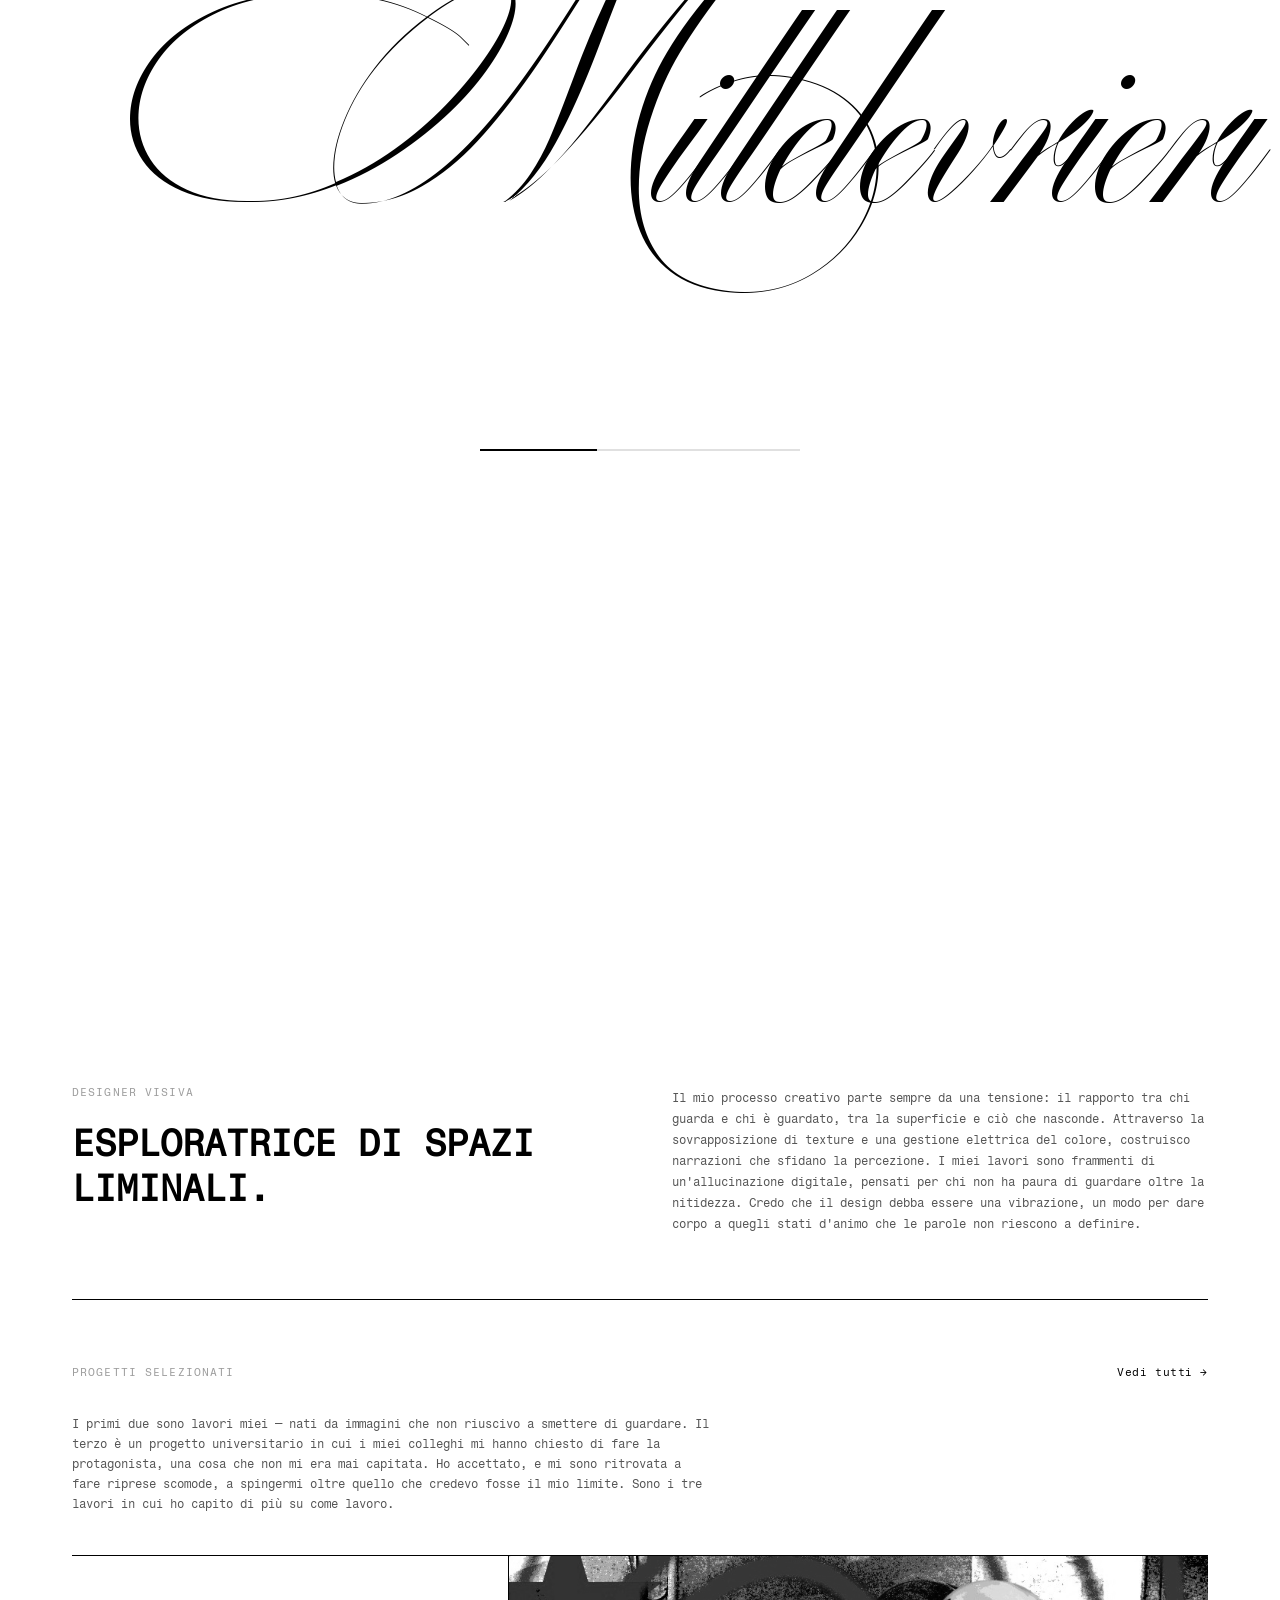
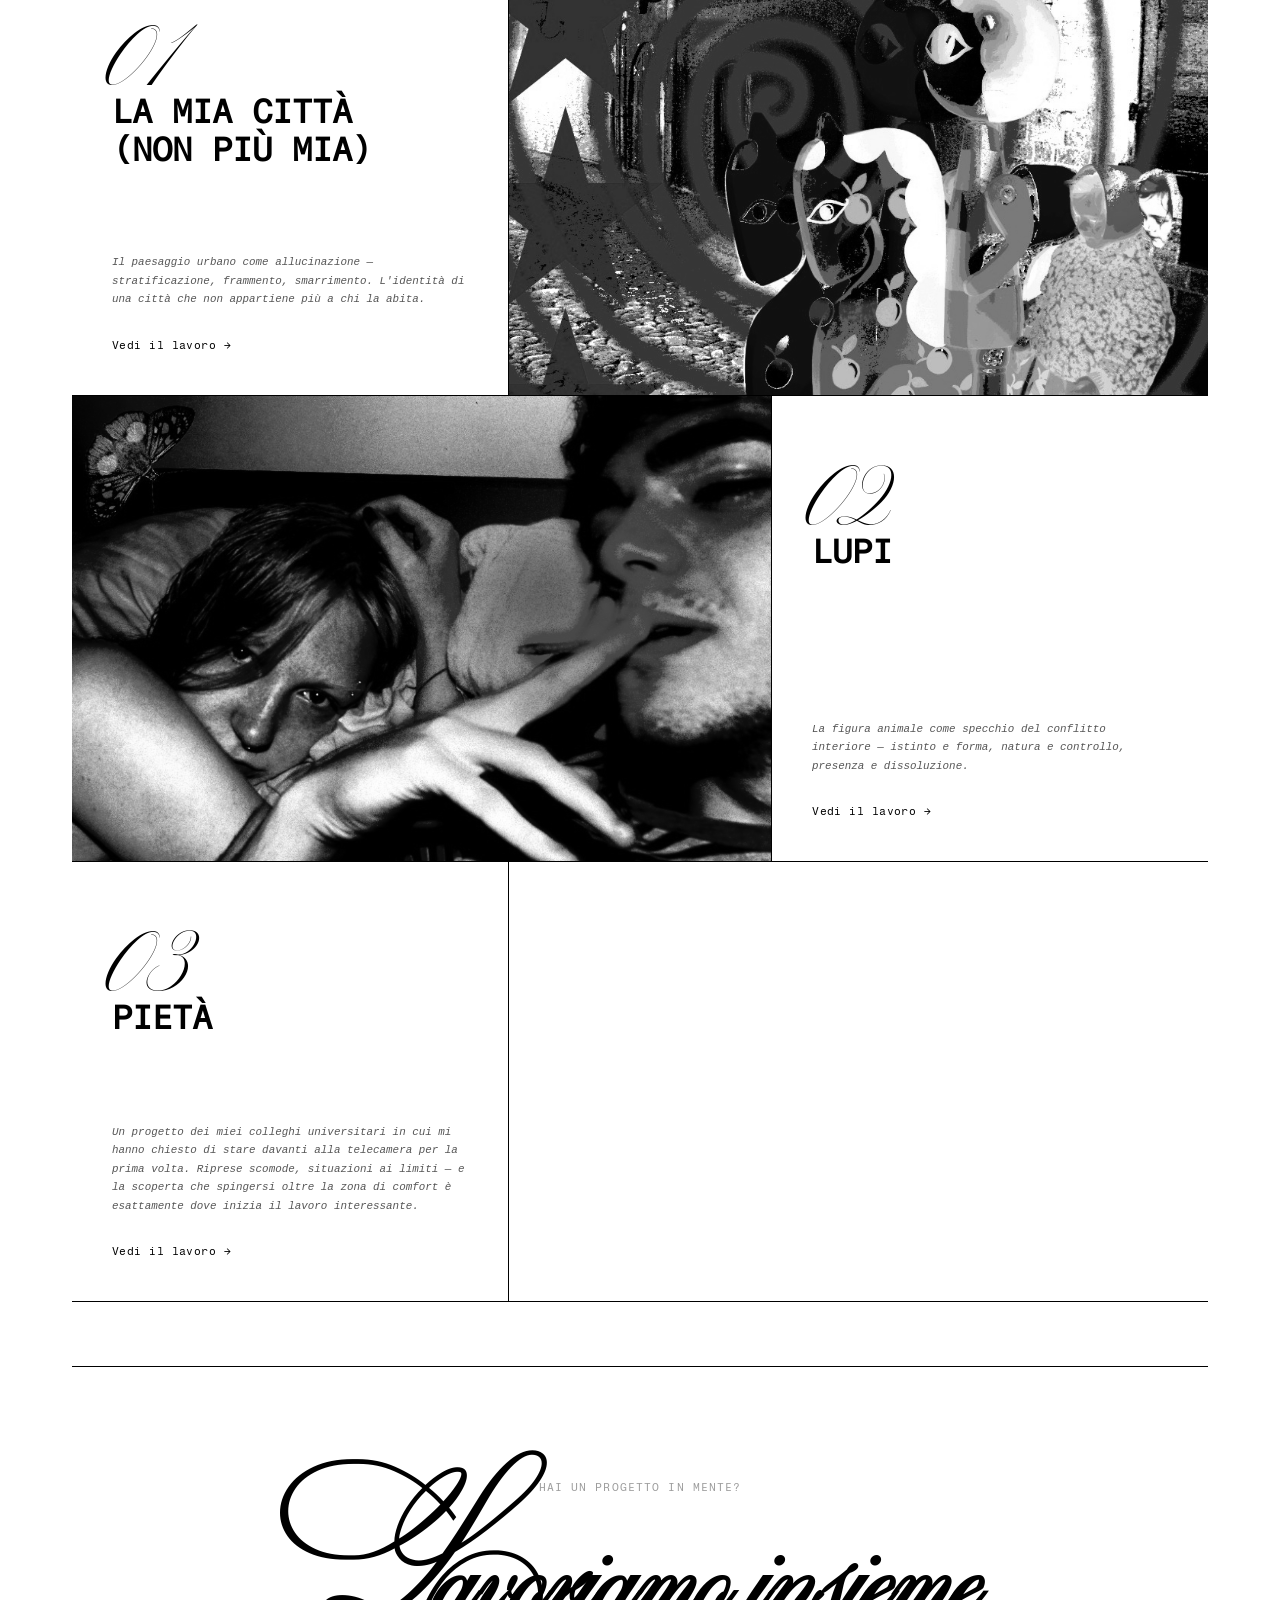
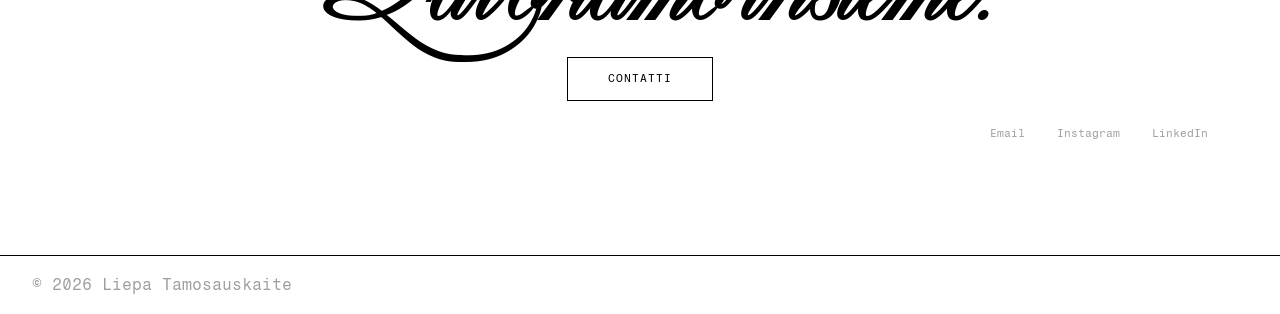
==== commit 7993bafa: "Aggiorna index.html Co-authored-by: Cursor <cursoragent@cursor.com>" ====
--- a/index.html
+++ b/index.html
@@ -77,41 +77,11 @@
                         <a href="lavoro-4.html" class="featured-item-link">Vedi il lavoro →</a>
                     </div>
                     <a href="lavoro-4.html" class="featured-item-img-wrap">
-                        <video autoplay muted loop playsinline>
-                            <source src="video/pieta.mp4" type="video/mp4">
-                        </video>
+                        <div class="vimeo-bg-wrap">
+                            <iframe src="https://player.vimeo.com/video/1200232513?background=1&autoplay=1&loop=1&muted=1" frameborder="0" allow="autoplay; fullscreen" title="pietà"></iframe>
+                        </div>
                     </a>
                 </article>
-            </div>
-        </section>
-
-        <section id="process-home">
-            <div class="process-home-inner">
-                <div class="section-header section-header-dark">
-                    <span class="section-label">Come lavoro</span>
-                </div>
-                <ol class="process-home-steps">
-                    <li>
-                        <span class="step-num-home">01</span>
-                        <h3>Briefing</h3>
-                        <p>Ascolto il progetto, i valori e il pubblico. Prima di toccare lo schermo, capisco cosa deve comunicare e a chi.</p>
-                    </li>
-                    <li>
-                        <span class="step-num-home">02</span>
-                        <h3>Ricerca</h3>
-                        <p>Raccoglo riferimenti visivi, analisi di mercato e contesto culturale. Il design non nasce nel vuoto.</p>
-                    </li>
-                    <li>
-                        <span class="step-num-home">03</span>
-                        <h3>Sviluppo</h3>
-                        <p>Sperimento, decostruisco e ricostruisco. Ogni scelta — tipografia, colore, composizione — è intenzionale.</p>
-                    </li>
-                    <li>
-                        <span class="step-num-home">04</span>
-                        <h3>Consegna</h3>
-                        <p>Rilascio materiali pronti all'uso: file vettoriali, mockup e guide stilistiche se necessario.</p>
-                    </li>
-                </ol>
             </div>
         </section>
 
--- a/css/style.css
+++ b/css/style.css
@@ -840,6 +840,45 @@
     width: 100%;
     max-width: 560px;
     border: 1px solid #000000;
+}
+
+/* Vimeo embed responsive — lavoro-4.html */
+.vimeo-wrap {
+    position: relative;
+    padding-bottom: 56.25%; /* 16:9 */
+    height: 0;
+    overflow: hidden;
+}
+
+.vimeo-wrap iframe {
+    position: absolute;
+    inset: 0;
+    width: 100%;
+    height: 100%;
+}
+
+/* Vimeo background — featured card index.html */
+.vimeo-bg-wrap {
+    position: relative;
+    width: 100%;
+    height: 100%;
+    overflow: hidden;
+}
+
+.vimeo-bg-wrap iframe {
+    position: absolute;
+    top: 50%;
+    left: 50%;
+    width: 177.78%; /* mantiene 16:9 riempiendo il contenitore */
+    height: 177.78%;
+    transform: translate(-50%, -50%);
+    pointer-events: none;
+    filter: grayscale(100%);
+    transition: filter 0.6s ease;
+}
+
+.featured-item:hover .vimeo-bg-wrap iframe {
+    filter: grayscale(0%);
 }
 
 .video-player .pieta-video {
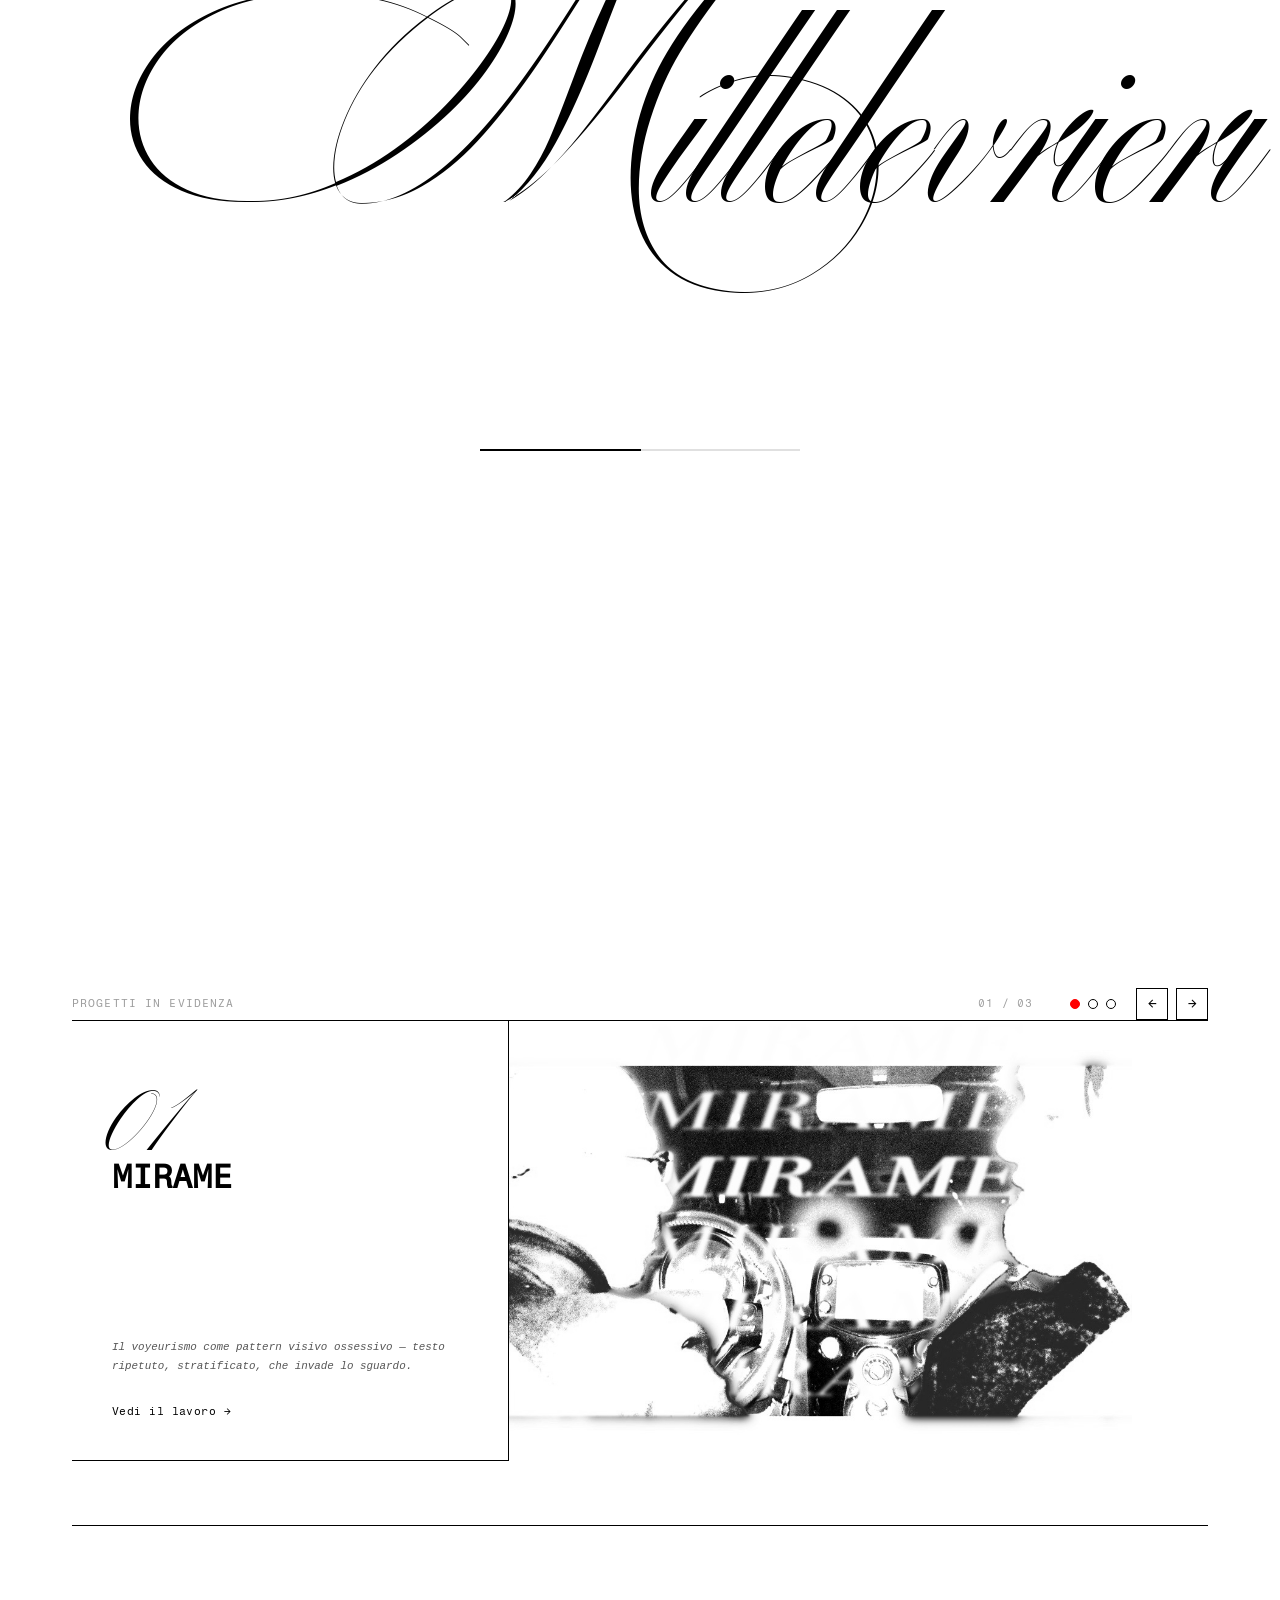
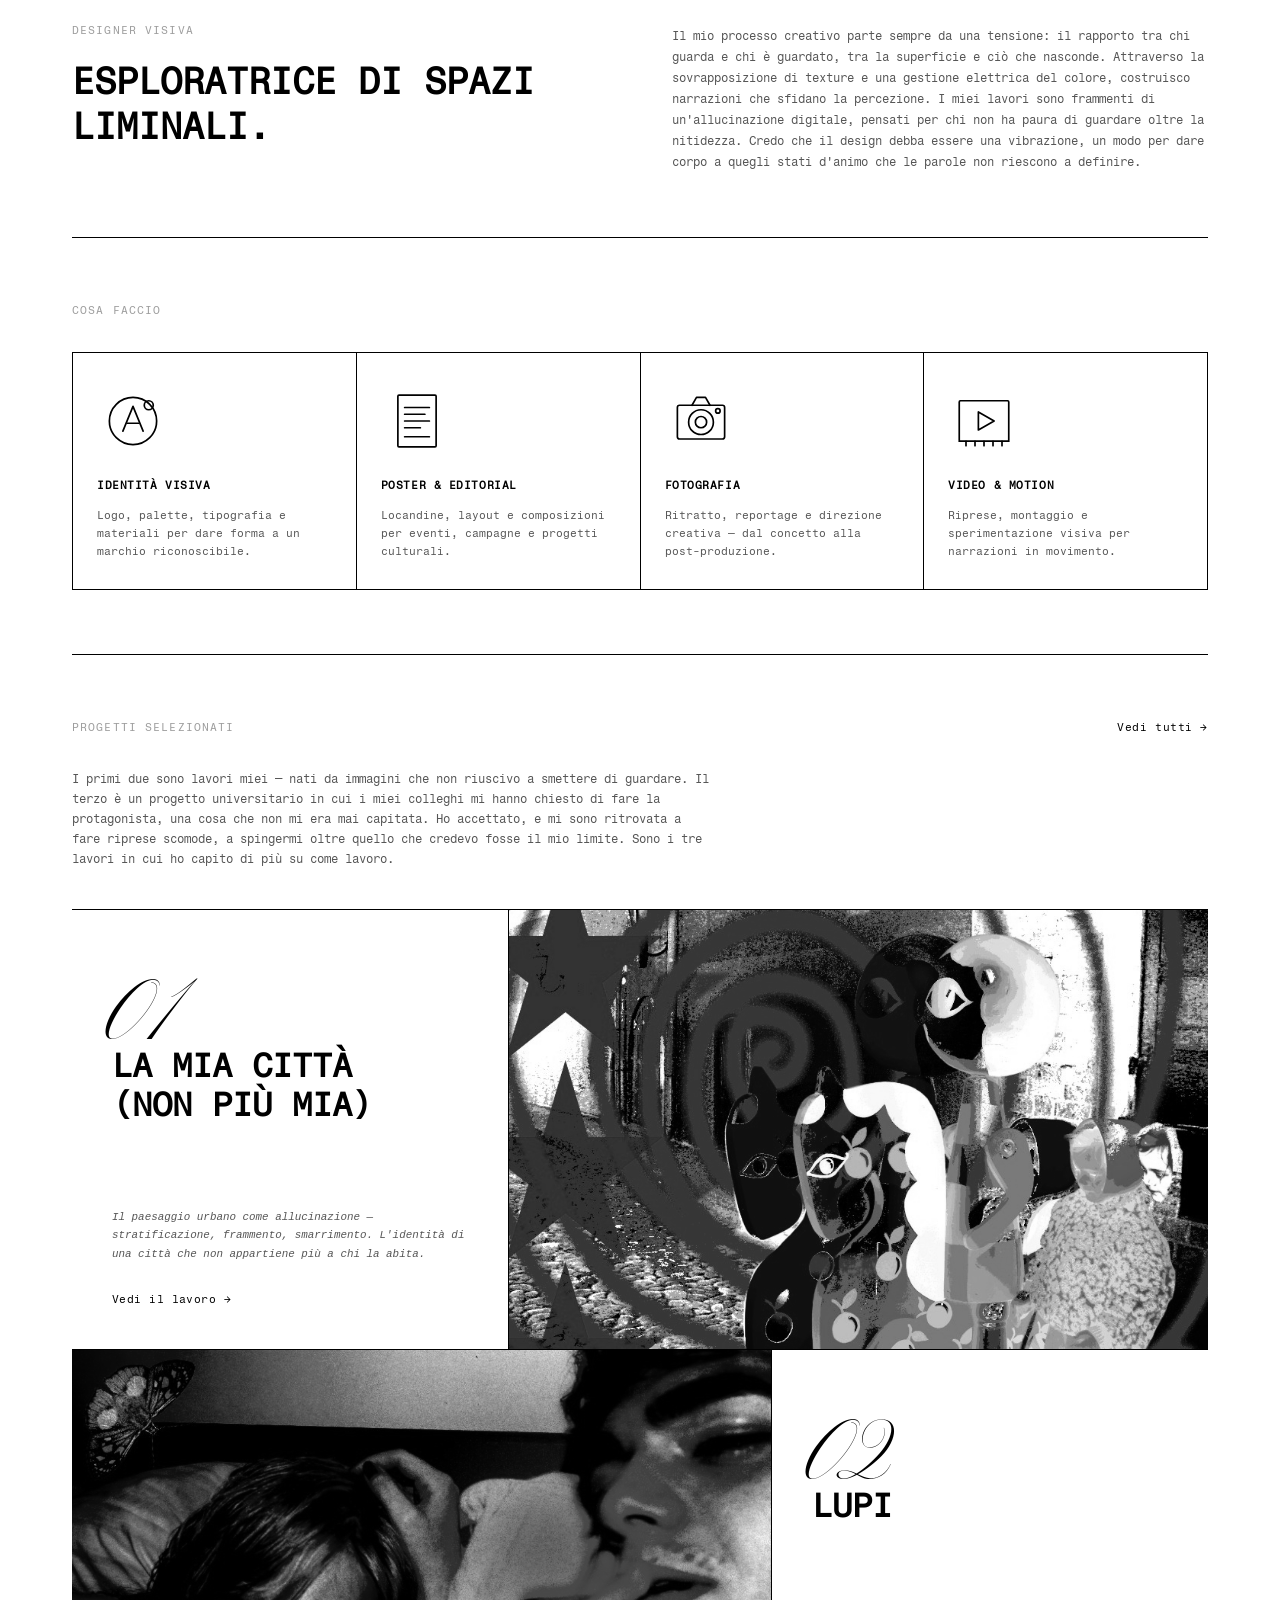
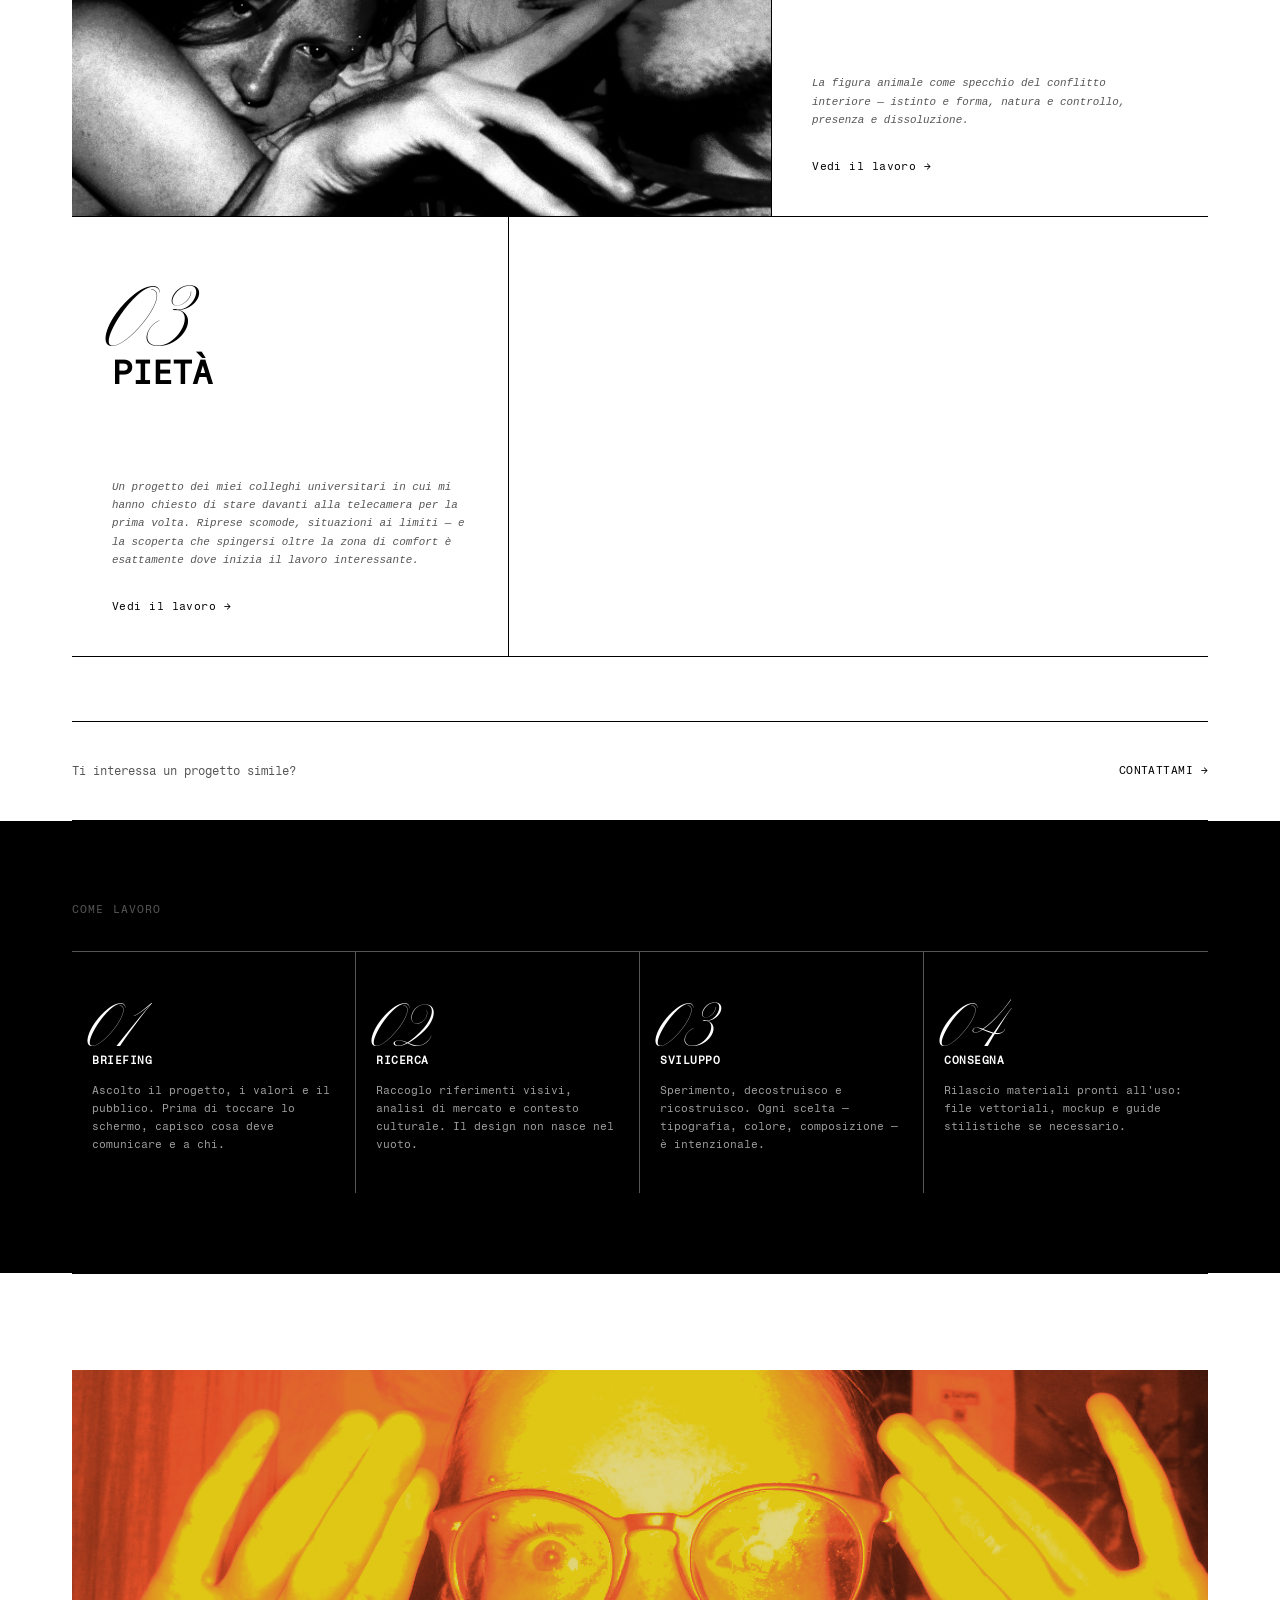
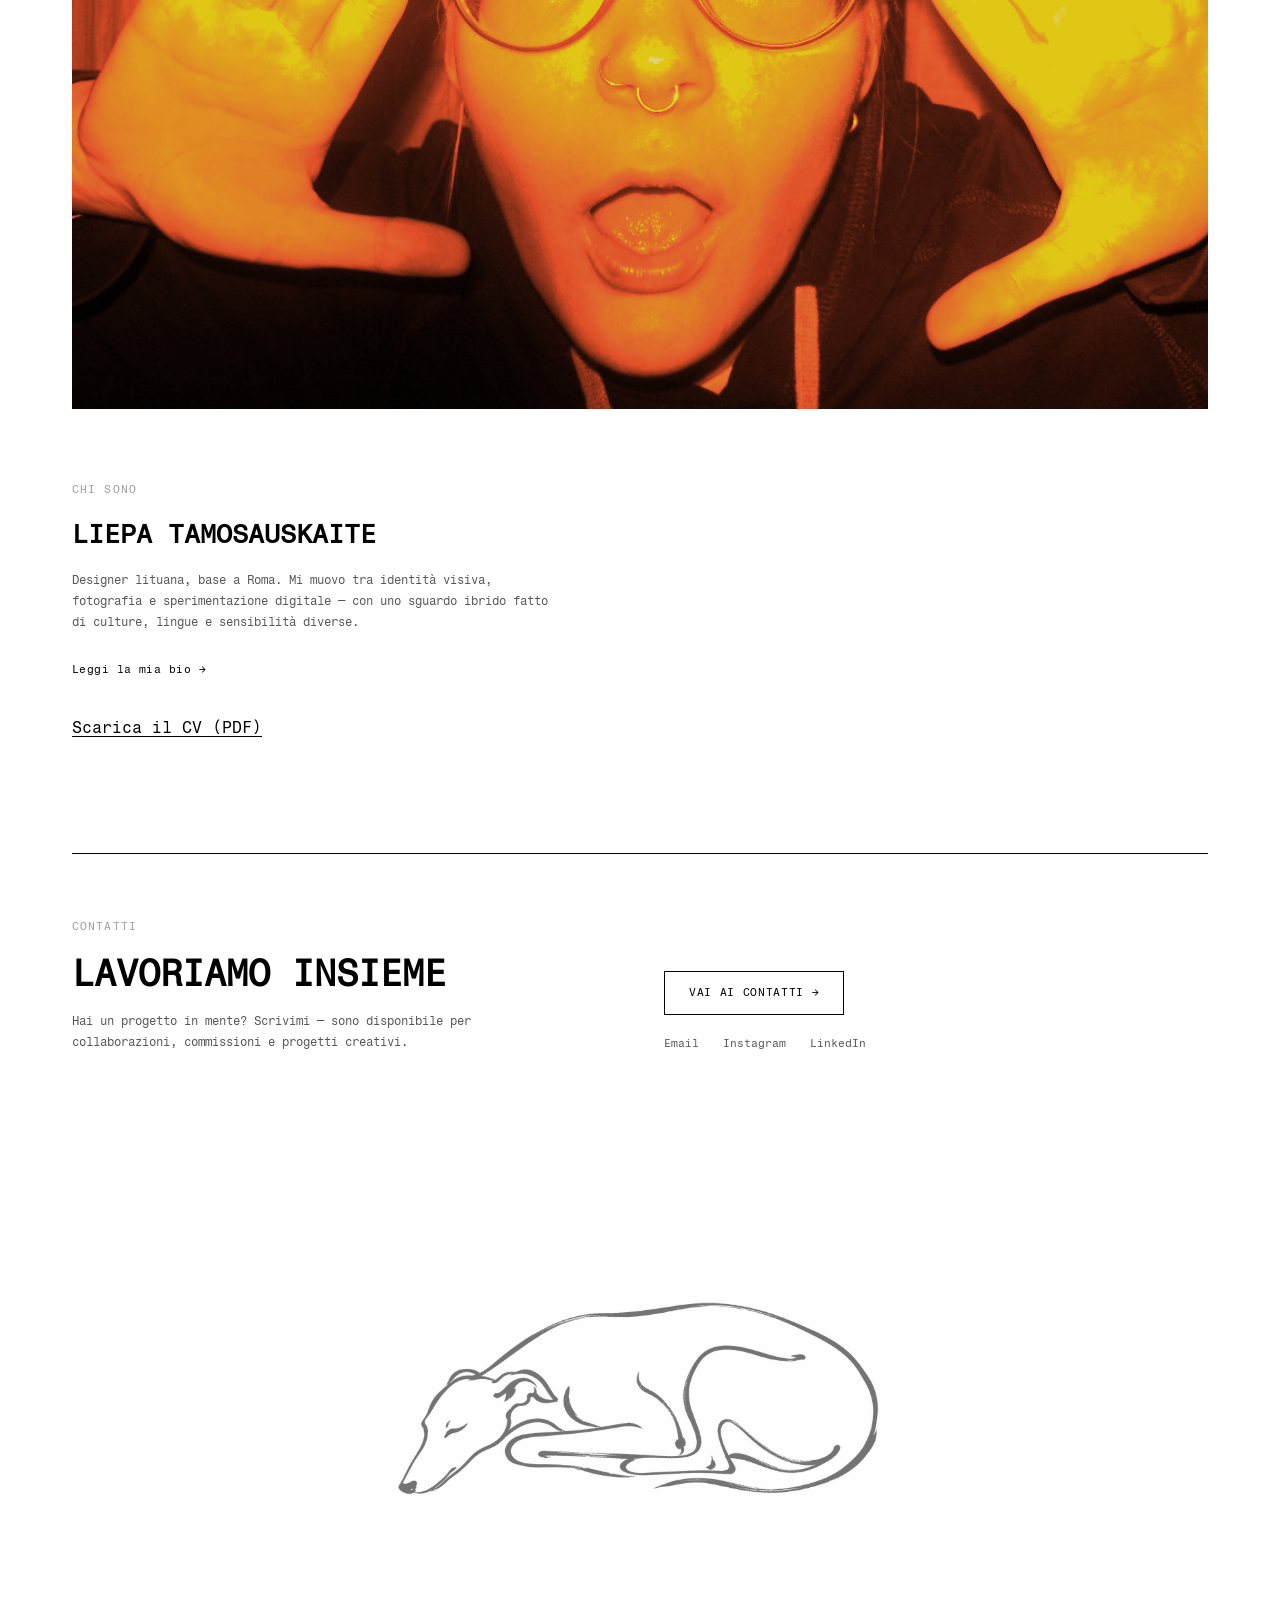
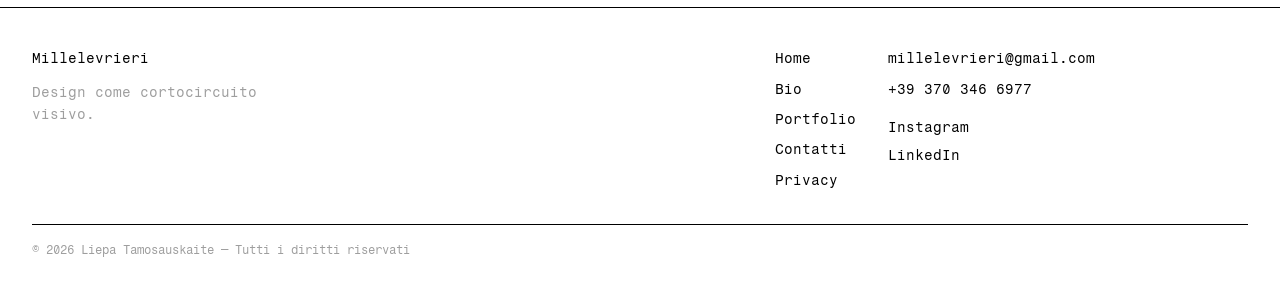
==== commit 00fc0ea3: "Completa il portfolio per i requisiti d'esame e migliora UX. Aggiunge privacy, favicon, SEO, carouse" ====
--- a/index.html
+++ b/index.html
@@ -4,11 +4,17 @@
     <meta charset="UTF-8">
     <meta name="viewport" content="width=device-width, initial-scale=1.0">
     <title>Portfolio — Home</title>
+        <meta name="description" content="Portfolio di Liepa Tamosauskaite — designer visiva tra identità, fotografia e sperimentazione digitale.">
+    <meta property="og:title" content="Millelevrieri — Portfolio">
+    <meta property="og:description" content="Design come cortocircuito visivo. Portfolio di Liepa Tamosauskaite.">
+    <meta property="og:image" content="img/bio-home.png">
+    <meta property="og:url" content="index.html">
+    <link rel="icon" href="img/favicon.svg" type="image/svg+xml">
     <link rel="stylesheet" href="css/style.css">
 </head>
 <body>
     <header>
-        <span class="header-logo"></span>
+        <a href="index.html" class="header-logo-link" aria-label="Millelevrieri — Home"><span class="header-logo"></span></a>
         <nav>
             <ul>
                 <li><a href="index.html">Home</a></li>
@@ -29,12 +35,126 @@
         <span class="video-title video-title-black">Millelevrieri</span>
     </section>
     <main>
+        <section id="hero-carousel" class="carousel-home" aria-label="Progetti in evidenza">
+            <div class="section-header">
+                <span class="section-label">Progetti in evidenza</span>
+                <div class="carousel-toolbar">
+                    <span class="carousel-counter" id="carousel-counter" aria-live="polite">01 / 03</span>
+                    <div class="carousel-dots" role="tablist" aria-label="Seleziona slide"></div>
+                    <div class="carousel-nav">
+                        <button type="button" class="carousel-btn carousel-prev" aria-label="Slide precedente">←</button>
+                        <button type="button" class="carousel-btn carousel-next" aria-label="Slide successiva">→</button>
+                    </div>
+                </div>
+            </div>
+            <div class="carousel featured-carousel">
+                <div class="carousel-track">
+                    <article class="carousel-slide featured-item is-active">
+                        <div class="featured-item-meta">
+                            <span class="featured-item-num">01</span>
+                            <h2 class="featured-item-title">Mirame</h2>
+                            <p class="featured-item-desc">Il voyeurismo come pattern visivo ossessivo — testo ripetuto, stratificato, che invade lo sguardo.</p>
+                            <a href="lavoro-2.html" class="featured-item-link">Vedi il lavoro →</a>
+                        </div>
+                        <div class="carousel-media featured-item-img-wrap">
+                            <img class="carousel-hero-img" src="img/lavoro-2.png" alt="Mirame — composizione voyeuristica">
+                        </div>
+                    </article>
+                    <article class="carousel-slide featured-item">
+                        <div class="featured-item-meta">
+                            <span class="featured-item-num">02</span>
+                            <h2 class="featured-item-title">Ferma il Tempo</h2>
+                            <p class="featured-item-desc">Locandina per evento musicale — tipografia manuale, fotografia e illustrazione in equilibrio.</p>
+                            <a href="lavoro-5.html" class="featured-item-link">Vedi il lavoro →</a>
+                        </div>
+                        <div class="carousel-media featured-item-img-wrap">
+                            <img class="carousel-hero-img" src="img/ferma-il-tempo.png" alt="Ferma il Tempo — locandina evento">
+                        </div>
+                    </article>
+                    <article class="carousel-slide featured-item">
+                        <div class="featured-item-meta">
+                            <span class="featured-item-num">03</span>
+                            <h2 class="featured-item-title">Live Meat</h2>
+                            <p class="featured-item-desc">Un volto decostruito tra algoritmi e mezzatinta — presenza e cancellazione nello stesso frame.</p>
+                            <a href="lavoro-6.html" class="featured-item-link">Vedi il lavoro →</a>
+                        </div>
+                        <div class="carousel-media featured-item-img-wrap">
+                            <img class="carousel-hero-img" src="img/live-meat.png" alt="Live Meat — volto decostruito">
+                        </div>
+                    </article>
+                </div>
+            </div>
+        </section>
+
         <section id="statement">
             <div class="statement-left">
                 <p class="statement-role">Designer visiva</p>
                 <h2 class="statement-heading">Esploratrice di spazi liminali.</h2>
             </div>
             <p class="statement-desc">Il mio processo creativo parte sempre da una tensione: il rapporto tra chi guarda e chi è guardato, tra la superficie e ciò che nasconde. Attraverso la sovrapposizione di texture e una gestione elettrica del colore, costruisco narrazioni che sfidano la percezione. I miei lavori sono frammenti di un'allucinazione digitale, pensati per chi non ha paura di guardare oltre la nitidezza. Credo che il design debba essere una vibrazione, un modo per dare corpo a quegli stati d'animo che le parole non riescono a definire.</p>
+        </section>
+
+        <section id="home-services">
+            <div class="section-header">
+                <span class="section-label">Cosa faccio</span>
+            </div>
+            <div class="services-grid">
+                <article class="service-item">
+                    <div class="service-illus" aria-hidden="true">
+                        <svg viewBox="0 0 64 64" xmlns="http://www.w3.org/2000/svg">
+                            <circle cx="32" cy="32" r="21"/>
+                            <path d="M23 41 L32 19 L41 41"/>
+                            <line x1="27" y1="34" x2="37" y2="34"/>
+                            <circle cx="46" cy="18" r="4"/>
+                        </svg>
+                    </div>
+                    <h3>Identità visiva</h3>
+                    <p>Logo, palette, tipografia e materiali per dare forma a un marchio riconoscibile.</p>
+                </article>
+                <article class="service-item">
+                    <div class="service-illus" aria-hidden="true">
+                        <svg viewBox="0 0 64 64" xmlns="http://www.w3.org/2000/svg">
+                            <rect x="15" y="9" width="34" height="46" rx="1"/>
+                            <line x1="21" y1="20" x2="43" y2="20"/>
+                            <line x1="21" y1="26" x2="39" y2="26"/>
+                            <line x1="21" y1="32" x2="43" y2="32"/>
+                            <line x1="21" y1="38" x2="35" y2="38"/>
+                            <line x1="21" y1="46" x2="43" y2="46"/>
+                        </svg>
+                    </div>
+                    <h3>Poster &amp; editorial</h3>
+                    <p>Locandine, layout e composizioni per eventi, campagne e progetti culturali.</p>
+                </article>
+                <article class="service-item">
+                    <div class="service-illus" aria-hidden="true">
+                        <svg viewBox="0 0 64 64" xmlns="http://www.w3.org/2000/svg">
+                            <rect x="11" y="18" width="42" height="30" rx="2"/>
+                            <circle cx="32" cy="33" r="11"/>
+                            <circle cx="32" cy="33" r="5"/>
+                            <path d="M24 18 L28 11 L36 11 L40 18"/>
+                            <circle cx="47" cy="23" r="2"/>
+                        </svg>
+                    </div>
+                    <h3>Fotografia</h3>
+                    <p>Ritratto, reportage e direzione creativa — dal concetto alla post-produzione.</p>
+                </article>
+                <article class="service-item">
+                    <div class="service-illus" aria-hidden="true">
+                        <svg viewBox="0 0 64 64" xmlns="http://www.w3.org/2000/svg">
+                            <rect x="10" y="14" width="44" height="36" rx="1"/>
+                            <polygon points="27,24 27,40 41,32"/>
+                            <line x1="10" y1="50" x2="54" y2="50"/>
+                            <line x1="16" y1="50" x2="16" y2="54"/>
+                            <line x1="24" y1="50" x2="24" y2="54"/>
+                            <line x1="32" y1="50" x2="32" y2="54"/>
+                            <line x1="40" y1="50" x2="40" y2="54"/>
+                            <line x1="48" y1="50" x2="48" y2="54"/>
+                        </svg>
+                    </div>
+                    <h3>Video &amp; motion</h3>
+                    <p>Riprese, montaggio e sperimentazione visiva per narrazioni in movimento.</p>
+                </article>
+            </div>
         </section>
 
         <section id="featured">
@@ -85,21 +205,103 @@
             </div>
         </section>
 
+        <section id="home-cta-mid">
+            <p class="home-cta-mid-text">Ti interessa un progetto simile?</p>
+            <a href="contatti.html" class="home-cta-mid-link">Contattami →</a>
+        </section>
+
+        <section id="process-home">
+            <div class="process-home-inner">
+                <div class="section-header section-header-dark">
+                    <span class="section-label">Come lavoro</span>
+                </div>
+                <ol class="process-home-steps">
+                    <li>
+                        <span class="step-num-home">01</span>
+                        <h3>Briefing</h3>
+                        <p>Ascolto il progetto, i valori e il pubblico. Prima di toccare lo schermo, capisco cosa deve comunicare e a chi.</p>
+                    </li>
+                    <li>
+                        <span class="step-num-home">02</span>
+                        <h3>Ricerca</h3>
+                        <p>Raccoglo riferimenti visivi, analisi di mercato e contesto culturale. Il design non nasce nel vuoto.</p>
+                    </li>
+                    <li>
+                        <span class="step-num-home">03</span>
+                        <h3>Sviluppo</h3>
+                        <p>Sperimento, decostruisco e ricostruisco. Ogni scelta — tipografia, colore, composizione — è intenzionale.</p>
+                    </li>
+                    <li>
+                        <span class="step-num-home">04</span>
+                        <h3>Consegna</h3>
+                        <p>Rilascio materiali pronti all'uso: file vettoriali, mockup e guide stilistiche se necessario.</p>
+                    </li>
+                </ol>
+            </div>
+        </section>
+
+        <section id="home-bio">
+            <div class="home-bio-inner">
+                <a href="bio.html" class="home-bio-img-wrap">
+                    <img src="img/bio-home.png" alt="Liepa Tamosauskaite">
+                </a>
+                <div class="home-bio-text">
+                    <span class="section-label">Chi sono</span>
+                    <h2 class="home-bio-heading">Liepa Tamosauskaite</h2>
+                    <p class="home-bio-desc">Designer lituana, base a Roma. Mi muovo tra identità visiva, fotografia e sperimentazione digitale — con uno sguardo ibrido fatto di culture, lingue e sensibilità diverse.</p>
+                    <a href="bio.html" class="home-bio-link">Leggi la mia bio →</a>
+                    <a href="cv.pdf" class="home-bio-cv" download>Scarica il CV (PDF)</a>
+                </div>
+            </div>
+        </section>
+
         <section id="cta-home">
-            <p class="cta-phrase">Hai un progetto in mente?</p>
-            <h2 class="cta-title">Lavoriamo insieme.</h2>
-            <div class="cta-links">
-                <a href="contatti.html" class="cta-btn">Contatti</a>
-                <nav class="cta-socials" aria-label="Social links">
-                    <a href="mailto:liepa@millelevrieri.com">Email</a>
-                    <a href="https://instagram.com/" target="_blank" rel="noopener">Instagram</a>
-                    <a href="https://linkedin.com/" target="_blank" rel="noopener">LinkedIn</a>
-                </nav>
-            </div>
-        </section>
+            <div class="cta-inner">
+                <div class="cta-content">
+                    <span class="section-label">Contatti</span>
+                    <h2 class="cta-heading">Lavoriamo insieme</h2>
+                    <p class="cta-text">Hai un progetto in mente? Scrivimi — sono disponibile per collaborazioni, commissioni e progetti creativi.</p>
+                </div>
+                <div class="cta-actions">
+                    <a href="contatti.html" class="cta-btn">Vai ai contatti →</a>
+                    <ul class="cta-socials">
+                        <li><a href="mailto:millelevrieri@gmail.com">Email</a></li>
+                        <li><a href="https://instagram.com/millelevrieri" target="_blank" rel="noopener">Instagram</a></li>
+                        <li><a href="https://www.linkedin.com/in/liepa-tamosauskaite" target="_blank" rel="noopener">LinkedIn</a></li>
+                    </ul>
+                </div>
+            </div>
+        </section>
+
+        <div class="page-levriero">
+            <img src="img/levriero-ink.png" alt="">
+        </div>
     </main>
-    <footer>
-        <p>&copy; 2026 Liepa Tamosauskaite</p>
+        <footer class="site-footer">
+        <div class="footer-inner">
+            <div class="footer-col">
+                <a href="index.html" class="footer-logo">Millelevrieri</a>
+                <p class="footer-tagline">Design come cortocircuito visivo.</p>
+            </div>
+            <nav class="footer-nav" aria-label="Navigazione footer">
+                <ul>
+                    <li><a href="index.html">Home</a></li>
+                    <li><a href="bio.html">Bio</a></li>
+                    <li><a href="portfolio.html">Portfolio</a></li>
+                    <li><a href="contatti.html">Contatti</a></li>
+                    <li><a href="privacy.html">Privacy</a></li>
+                </ul>
+            </nav>
+            <div class="footer-col footer-contact">
+                <a href="mailto:millelevrieri@gmail.com">millelevrieri@gmail.com</a>
+                <a href="tel:+393703466977">+39 370 346 6977</a>
+                <ul class="footer-social">
+                    <li><a href="https://instagram.com/millelevrieri" target="_blank" rel="noopener">Instagram</a></li>
+                    <li><a href="https://www.linkedin.com/in/liepa-tamosauskaite" target="_blank" rel="noopener">LinkedIn</a></li>
+                </ul>
+            </div>
+        </div>
+        <p class="footer-copy">&copy; 2026 Liepa Tamosauskaite — Tutti i diritti riservati</p>
     </footer>
     <script src="js/main.js"></script>
 </body>
--- a/css/style.css
+++ b/css/style.css
@@ -149,6 +149,12 @@
     padding-top: 1rem;
 }
 
+.cookie-text a {
+    color: inherit;
+    text-decoration: underline;
+    text-underline-offset: 2px;
+}
+
 .cookie-text {
     font-size: 0.65rem;
     line-height: 1.7;
@@ -206,11 +212,35 @@
 body {
     font-family: 'Fragment Mono', monospace;
     font-style: normal;
+    font-size: 1rem;
     background-color: #FFFFFF;
     color: #000000;
     line-height: 1.6;
     cursor: url('../img/cursor-star.svg') 16 16, auto;
     overflow-x: clip;
+}
+
+p,
+.statement-desc,
+.featured-item-desc,
+.featured-intro,
+.service-item p,
+.lavoro-desc p,
+.lavoro-raw-text p,
+.lavoro-note p,
+.bio-intro-text p,
+.bio-design-text p,
+.home-bio-desc,
+.cta-text,
+.home-contact-intro,
+.contatti-content p,
+.contatti-info p,
+.privacy-page p,
+.page-cta p,
+.process-home-steps p,
+.bio-info-list li {
+    font-size: 1rem;
+    line-height: 1.6;
 }
 
 img {
@@ -261,6 +291,23 @@
     display: flex;
     gap: 1rem;
     font-size: 0.75rem;
+}
+
+header nav a {
+    font-size: 0.75rem;
+}
+
+nav a[aria-current="page"],
+nav a.active {
+    color: #FF0000;
+    text-decoration: underline;
+    text-underline-offset: 3px;
+}
+
+.header-logo-link {
+    text-decoration: none;
+    color: inherit;
+    flex-shrink: 0;
 }
 
 /* --- Hamburger button (desktop: hidden) --- */
@@ -428,6 +475,63 @@
     letter-spacing: 0.05em;
 }
 
+/* --- Home services --- */
+
+#home-services {
+    padding: 4rem 0;
+    border-bottom: 1px solid #000000;
+}
+
+.services-grid {
+    display: grid;
+    grid-template-columns: repeat(4, 1fr);
+    border-top: 1px solid #000000;
+    border-left: 1px solid #000000;
+}
+
+.service-item {
+    padding: 1.75rem 1.5rem;
+    border-right: 1px solid #000000;
+    border-bottom: 1px solid #000000;
+    display: flex;
+    flex-direction: column;
+    gap: 0.75rem;
+}
+
+.service-illus {
+    height: 80px;
+    display: flex;
+    align-items: center;
+    margin-bottom: 0.25rem;
+}
+
+.service-illus svg {
+    width: 72px;
+    height: 72px;
+    stroke: #000000;
+    fill: none;
+    stroke-width: 1.5;
+    stroke-linecap: round;
+    stroke-linejoin: round;
+    transition: stroke 0.35s ease;
+}
+
+.service-item:hover .service-illus svg {
+    stroke: #FF0000;
+}
+
+.service-item h3 {
+    font-size: 0.7rem;
+    letter-spacing: 0.05em;
+    text-transform: uppercase;
+}
+
+.service-item p {
+    font-size: 0.68rem;
+    line-height: 1.65;
+    color: #565656;
+}
+
 /* --- Featured projects --- */
 
 #featured {
@@ -531,6 +635,36 @@
     filter: grayscale(0%);
 }
 
+/* --- Micro CTA --- */
+
+#home-cta-mid {
+    padding: 2.5rem 0;
+    border-bottom: 1px solid #000000;
+    display: flex;
+    justify-content: space-between;
+    align-items: center;
+    gap: 2rem;
+}
+
+.home-cta-mid-text {
+    font-size: 0.75rem;
+    line-height: 1.5;
+    color: #565656;
+}
+
+.home-cta-mid-link {
+    font-size: 0.7rem;
+    letter-spacing: 0.04em;
+    text-transform: uppercase;
+    white-space: nowrap;
+    flex-shrink: 0;
+    transition: color 0.3s ease;
+}
+
+.home-cta-mid-link:hover {
+    color: #FF0000;
+}
+
 /* --- Process (landing) --- */
 
 #process-home {
@@ -553,84 +687,162 @@
 
 .process-home-steps {
     display: grid;
-    grid-template-columns: repeat(4, 1fr);
+    grid-template-columns: repeat(4, minmax(0, 1fr));
     border-top: 1px solid #565656;
     margin-top: 2rem;
+    list-style: none;
 }
 
 .process-home-steps li {
-    padding: 2rem 1.5rem 0 0;
+    padding: 2rem 1.25rem 2.5rem;
     border-right: 1px solid #565656;
+    min-width: 0;
+    display: flex;
+    flex-direction: column;
+    gap: 0.75rem;
 }
 
 .process-home-steps li:last-child {
     border-right: none;
-    padding-right: 0;
-}
-
-.process-home-steps li:first-child {
-    padding-left: 0;
 }
 
 .step-num-home {
     font-family: 'BillaMount', sans-serif;
-    font-size: 72px;
+    font-size: clamp(40px, 4.5vw, 56px);
     line-height: 1;
     color: #FFFFFF;
     display: block;
-    margin-bottom: 1rem;
 }
 
 .process-home-steps h3 {
     font-size: 0.7rem;
     letter-spacing: 0.05em;
     text-transform: uppercase;
-    margin-bottom: 0.75rem;
     color: #FFFFFF;
 }
 
 .process-home-steps p {
     font-size: 0.68rem;
     color: #9E9E9E;
-    line-height: 1.6;
+    line-height: 1.65;
+    overflow-wrap: break-word;
+}
+
+/* --- Home bio teaser --- */
+
+#home-bio {
+    padding: 6rem 0 7rem;
+    border-top: 1px solid #000000;
+    border-bottom: 1px solid #000000;
+}
+
+.home-bio-inner {
+    display: flex;
+    flex-direction: column;
+    gap: 4rem;
+}
+
+.home-bio-img-wrap {
+    display: block;
+    width: 100%;
+    overflow: hidden;
+    aspect-ratio: 16 / 9;
+}
+
+.home-bio-img-wrap img {
+    width: 100%;
+    height: 100%;
+    object-fit: cover;
+    object-position: center 35%;
+    display: block;
+    filter: sepia(1) saturate(8) hue-rotate(338deg) brightness(0.88);
+    transition: filter 0.5s ease;
+}
+
+.home-bio-img-wrap:hover img {
+    filter: sepia(1) saturate(10) hue-rotate(338deg) brightness(0.95);
+}
+
+.home-bio-text {
+    display: flex;
+    flex-direction: column;
+    gap: 1.25rem;
+    max-width: 520px;
+    padding-top: 0.5rem;
+}
+
+.home-bio-heading {
+    font-size: clamp(1.2rem, 2vw, 1.6rem);
+    text-transform: uppercase;
+    line-height: 1.2;
+}
+
+.home-bio-desc {
+    font-size: 0.75rem;
+    line-height: 1.75;
+    color: #565656;
+    max-width: 480px;
+}
+
+.home-bio-link {
+    font-size: 0.7rem;
+    letter-spacing: 0.04em;
+    color: #000000;
+    align-self: flex-start;
+    margin-top: 0.5rem;
+    transition: color 0.3s ease;
+}
+
+.home-bio-link:hover {
+    color: #FF0000;
 }
 
 /* --- CTA home --- */
 
 #cta-home {
-    padding: 7rem 0 5rem;
-    text-align: center;
-}
-
-.cta-phrase {
-    font-size: 0.7rem;
-    color: #9E9E9E;
-    letter-spacing: 0.1em;
+    padding: 4rem 0 5rem;
+}
+
+.cta-inner {
+    display: grid;
+    grid-template-columns: 1fr 1fr;
+    gap: 3rem;
+    align-items: end;
+}
+
+.cta-content {
+    display: flex;
+    flex-direction: column;
+    gap: 1rem;
+}
+
+.cta-heading {
+    font-size: clamp(1.5rem, 2.8vw, 2.4rem);
+    line-height: 1.2;
     text-transform: uppercase;
-    margin-bottom: 1rem;
-}
-
-.cta-title {
-    font-family: 'BillaMount', sans-serif;
-    font-size: clamp(3rem, 8vw, 6rem);
-    line-height: 1;
-    margin-bottom: 3rem;
     color: #000000;
 }
 
-.cta-links {
-    display: flex;
-    flex-direction: column;
-    align-items: center;
-    gap: 1.5rem;
+.cta-text {
+    font-size: 0.75rem;
+    line-height: 1.75;
+    color: #565656;
+    max-width: 420px;
+}
+
+.cta-actions {
+    display: flex;
+    flex-direction: column;
+    align-items: flex-start;
+    gap: 1.25rem;
 }
 
 .cta-btn {
     display: inline-block;
     border: 1px solid #000000;
-    padding: 0.75rem 2.5rem;
+    padding: 0.75rem 1.5rem;
     font-size: 0.7rem;
-    letter-spacing: 0.1em;
+    letter-spacing: 0.06em;
     text-transform: uppercase;
     transition: background-color 0.3s ease, color 0.3s ease;
     color: #000000;
@@ -643,12 +855,14 @@
 
 .cta-socials {
     display: flex;
-    gap: 2rem;
+    flex-wrap: wrap;
+    gap: 0.75rem 1.5rem;
     font-size: 0.7rem;
+    list-style: none;
 }
 
 .cta-socials a {
-    color: #9E9E9E;
+    color: #565656;
 }
 
 .cta-socials a:hover {
@@ -1193,6 +1407,13 @@
     gap: 1rem;
 }
 
+.bio-foto-side figure {
+    flex: 1;
+    margin: 0;
+    display: flex;
+    flex-direction: column;
+}
+
 .bio-foto-side img {
     display: block;
     width: 100%;
@@ -1409,9 +1630,9 @@
     color: #565656;
 }
 
-/* --- Levriero di fondo --- */
-
-.lavoro-levriero {
+/* --- Levriero di fondo pagina --- */
+
+.page-levriero {
     margin-top: 6rem;
     display: flex;
     justify-content: center;
@@ -1420,7 +1641,7 @@
     user-select: none;
 }
 
-.lavoro-levriero img {
+.page-levriero img {
     width: clamp(280px, 50%, 520px);
     display: block;
 }
@@ -1460,11 +1681,481 @@
     display: block;
 }
 
-.lavoro-detail img {
+.lavoro-detail img,
+.lightbox-trigger {
     cursor: url('../img/cursor-star.svg') 16 16, zoom-in;
 }
 
+/* --- Carousel --- */
+
+.carousel {
+    position: relative;
+    width: 100%;
+    overflow: hidden;
+    background: #000000;
+}
+
+#hero-carousel {
+    padding: 0 0 4rem;
+    border-bottom: 1px solid #000000;
+    margin-bottom: 0;
+}
+
+.carousel-home .section-header {
+    margin-bottom: 0;
+}
+
+.carousel-toolbar {
+    display: flex;
+    align-items: center;
+    gap: 1.25rem;
+}
+
+.carousel-counter {
+    font-size: 0.7rem;
+    letter-spacing: 0.08em;
+    color: #9E9E9E;
+    min-width: 4.5rem;
+}
+
+.carousel-nav {
+    display: flex;
+    gap: 0.5rem;
+}
+
+.featured-carousel {
+    position: relative;
+    border-top: 1px solid #000000;
+    background: #FFFFFF;
+    overflow: hidden;
+}
+
+.featured-carousel .carousel-track {
+    position: relative;
+    min-height: 440px;
+}
+
+#hero-carousel .carousel-slide.featured-item {
+    position: absolute;
+    inset: 0;
+    min-height: 440px;
+    opacity: 0;
+    pointer-events: none;
+    transition: opacity 0.6s ease;
+}
+
+#hero-carousel .carousel-slide.featured-item.is-active {
+    opacity: 1;
+    pointer-events: auto;
+}
+
+.carousel-media {
+    display: flex;
+    align-items: center;
+    justify-content: flex-start;
+    min-height: 440px;
+    background: #FFFFFF;
+}
+
+.carousel-media .carousel-hero-img {
+    width: auto;
+    height: 100%;
+    max-height: 440px;
+    max-width: 100%;
+    object-fit: contain;
+    object-position: left center;
+    filter: grayscale(100%);
+    transition: filter 0.6s ease;
+}
+
+.carousel-home:hover .carousel-slide.is-active .carousel-hero-img {
+    filter: grayscale(0%);
+}
+
+#hero-carousel .carousel-dots {
+    position: static;
+    transform: none;
+    display: flex;
+    gap: 0.5rem;
+}
+
+#hero-carousel .carousel-dot {
+    border-color: #000000;
+}
+
+#hero-carousel .carousel-dot.is-active {
+    background: #FF0000;
+    border-color: #FF0000;
+}
+
+#hero-carousel .carousel-btn {
+    position: static;
+    transform: none;
+    width: 2rem;
+    height: 2rem;
+    font-size: 0.85rem;
+}
+
+.lavoro-carousel {
+    aspect-ratio: 4 / 3;
+    max-width: 100%;
+    border: 1px solid #000000;
+    position: relative;
+    overflow: hidden;
+}
+
+.lavoro-carousel .carousel-track {
+    position: relative;
+    width: 100%;
+    height: 100%;
+}
+
+.lavoro-carousel .carousel-slide {
+    position: absolute;
+    inset: 0;
+    opacity: 0;
+    transition: opacity 0.6s ease;
+    pointer-events: none;
+}
+
+.lavoro-carousel .carousel-slide.is-active {
+    opacity: 1;
+    pointer-events: auto;
+}
+
+.lavoro-carousel .carousel-slide img {
+    width: 100%;
+    height: 100%;
+    object-fit: cover;
+    display: block;
+}
+
+.carousel-btn {
+    position: absolute;
+    top: 50%;
+    transform: translateY(-50%);
+    z-index: 2;
+    background: #FFFFFF;
+    border: 1px solid #000000;
+    color: #000000;
+    width: 2.5rem;
+    height: 2.5rem;
+    font-family: inherit;
+    font-size: 1rem;
+    cursor: pointer;
+}
+
+.carousel-btn:hover {
+    background: #FF0000;
+    color: #FFFFFF;
+    border-color: #FF0000;
+}
+
+.carousel-prev { left: 1rem; }
+.carousel-next { right: 1rem; }
+
+.carousel-dots {
+    position: absolute;
+    bottom: 1rem;
+    left: 50%;
+    transform: translateX(-50%);
+    display: flex;
+    gap: 0.5rem;
+    z-index: 2;
+}
+
+.carousel-dot {
+    width: 10px;
+    height: 10px;
+    border-radius: 50%;
+    border: 1px solid #FFFFFF;
+    background: transparent;
+    padding: 0;
+    cursor: pointer;
+}
+
+.carousel-dot.is-active {
+    background: #FF0000;
+    border-color: #FF0000;
+}
+
+.lavoro-carousel .carousel-dots {
+    bottom: 0.75rem;
+}
+
+.lavoro-carousel .carousel-dot {
+    border-color: #000000;
+}
+
+.lavoro-carousel .carousel-dot.is-active {
+    background: #FF0000;
+    border-color: #FF0000;
+}
+
+/* --- Forms condivisi --- */
+
+.contact-form,
+#contact-form {
+    display: flex;
+    flex-direction: column;
+    gap: 1rem;
+    max-width: 600px;
+}
+
+.contact-form label:not(.form-privacy),
+#contact-form label:not(.form-privacy) {
+    font-style: italic;
+    color: #565656;
+}
+
+.contact-form input:not([type="checkbox"]),
+.contact-form textarea,
+.contact-form select,
+#contact-form input:not([type="checkbox"]),
+#contact-form textarea {
+    font-family: 'Fragment Mono', monospace;
+    font-size: 1rem;
+    border: 1px solid #000000;
+    padding: 0.5rem;
+    background-color: #FFFFFF;
+    color: #000000;
+    width: 100%;
+}
+
+.contact-form textarea,
+#contact-form textarea {
+    min-height: 150px;
+    resize: vertical;
+}
+
+.contact-form button,
+#contact-form button {
+    font-family: 'Fragment Mono', monospace;
+    font-size: 1rem;
+    background-color: #000000;
+    color: #FFFFFF;
+    border: none;
+    padding: 0.75rem 1.5rem;
+    cursor: pointer;
+    align-self: flex-start;
+}
+
+.contact-form button:hover,
+#contact-form button:hover {
+    background-color: #FF0000;
+}
+
+.form-privacy {
+    display: grid;
+    grid-template-columns: 1rem 1fr;
+    column-gap: 0.75rem;
+    row-gap: 0;
+    align-items: start;
+    font-size: 0.875rem;
+    line-height: 1.6;
+    font-style: normal;
+    color: #565656;
+    margin-top: 0.25rem;
+    cursor: pointer;
+}
+
+.form-privacy input[type="checkbox"] {
+    width: 1rem;
+    height: 1rem;
+    margin: 0.2rem 0 0;
+    padding: 0;
+    border: 1px solid #000000;
+    accent-color: #000000;
+    cursor: pointer;
+}
+
+.form-privacy span {
+    display: block;
+}
+
+.form-privacy a {
+    color: #000000;
+    text-decoration: underline;
+    text-underline-offset: 2px;
+}
+
+.form-privacy a:hover {
+    color: #FF0000;
+}
+
+#home-contact {
+    padding: 4rem 0;
+    border-top: 1px solid #000000;
+}
+
+#home-contact h2 {
+    margin-bottom: 0.75rem;
+}
+
+.home-contact-intro {
+    margin-bottom: 2rem;
+    color: #565656;
+}
+
+.home-bio-cv {
+    display: inline-block;
+    margin-top: 1rem;
+    text-decoration: underline;
+    text-underline-offset: 3px;
+}
+
+/* --- CTA pagine --- */
+
+.page-cta {
+    margin: 4rem 0 2rem;
+    padding: 2.5rem 0;
+    border-top: 1px solid #000000;
+    border-bottom: 1px solid #000000;
+}
+
+.page-cta h2 {
+    margin-bottom: 0.75rem;
+}
+
+.page-cta p {
+    margin-bottom: 1.25rem;
+    color: #565656;
+    max-width: 560px;
+}
+
+.page-cta-btn {
+    text-decoration: underline;
+    text-underline-offset: 3px;
+}
+
+/* --- Privacy page --- */
+
+.privacy-page {
+    max-width: 720px;
+}
+
+.privacy-page h1 {
+    margin-bottom: 2rem;
+}
+
+.privacy-page h2 {
+    margin-top: 2.5rem;
+    margin-bottom: 0.75rem;
+}
+
+.privacy-page p {
+    margin-bottom: 1rem;
+    color: #565656;
+}
+
+/* --- Contatti extra --- */
+
+.contatti-info {
+    margin-bottom: 2rem;
+}
+
+.contatti-info h2 {
+    font-size: 1rem;
+    margin-bottom: 0.5rem;
+}
+
+.contatti-map {
+    width: 100%;
+    height: 280px;
+    border: 1px solid #000000;
+    margin: 2rem 0;
+}
+
+.portfolio-grid figure {
+    margin: 0;
+    flex: 1;
+    min-height: 0;
+    display: flex;
+    flex-direction: column;
+}
+
+.portfolio-grid figure > a {
+    display: block;
+    flex: 1;
+    min-height: 0;
+    overflow: hidden;
+}
+
+.portfolio-grid .vimeo-bg-wrap {
+    height: 100%;
+    min-height: 0;
+}
+
+.portfolio-grid article:hover .vimeo-bg-wrap iframe {
+    filter: grayscale(0%);
+}
+
+.bio-foto figure {
+    margin: 0;
+}
+
+.bio-foto figcaption {
+    padding-top: 0.5rem;
+    font-size: 0.875rem;
+    color: #565656;
+    font-style: italic;
+}
+
 /* --- Footer --- */
+
+.site-footer {
+    border-top: 1px solid #000000;
+    padding: 2.5rem 2rem 1.5rem;
+    color: #565656;
+}
+
+.footer-inner {
+    display: grid;
+    grid-template-columns: 1.2fr 1fr 1fr;
+    gap: 2rem;
+    margin-bottom: 2rem;
+}
+
+.footer-logo {
+    display: block;
+    color: #000000;
+    margin-bottom: 0.75rem;
+    font-size: 0.85rem;
+}
+
+.footer-tagline {
+    font-size: 0.875rem;
+    color: #9E9E9E;
+    max-width: 240px;
+}
+
+.footer-nav ul {
+    display: flex;
+    flex-direction: column;
+    gap: 0.5rem;
+    font-size: 0.875rem;
+}
+
+.footer-contact {
+    display: flex;
+    flex-direction: column;
+    gap: 0.5rem;
+    font-size: 0.875rem;
+}
+
+.footer-social {
+    display: flex;
+    flex-direction: column;
+    gap: 0.35rem;
+    margin-top: 0.5rem;
+}
+
+.footer-copy {
+    font-size: 0.75rem;
+    color: #9E9E9E;
+    border-top: 1px solid #000000;
+    padding-top: 1rem;
+}
 
 footer {
     border-top: 1px solid #000000;
@@ -1509,25 +2200,24 @@
         grid-template-columns: 1fr 1fr;
     }
 
+    .services-grid {
+        grid-template-columns: repeat(2, 1fr);
+    }
+
     .process-home-steps {
-        grid-template-columns: repeat(2, 1fr);
-    }
-
-    .process-home-steps li:nth-child(2) {
+        grid-template-columns: repeat(2, minmax(0, 1fr));
+    }
+
+    .process-home-steps li {
+        padding: 1.75rem 1.25rem 2rem;
+    }
+
+    .process-home-steps li:nth-child(2n) {
         border-right: none;
-        padding-right: 0;
-    }
-
-    .process-home-steps li:nth-child(3) {
+    }
+
+    .process-home-steps li:nth-child(n + 3) {
         border-top: 1px solid #565656;
-        padding-top: 2rem;
-    }
-
-    .process-home-steps li:nth-child(4) {
-        border-top: 1px solid #565656;
-        border-right: none;
-        padding-top: 2rem;
-        padding-right: 0;
     }
 
     .bio-intro {
@@ -1725,7 +2415,7 @@
     .process-home-steps li {
         border-right: none;
         border-top: 1px solid #565656;
-        padding: 1.5rem 0;
+        padding: 1.75rem 0 2rem;
     }
 
     .process-home-steps li:first-child {
@@ -1734,11 +2424,34 @@
     }
 
     .step-num-home {
-        font-size: 56px;
-    }
-
-    .cta-title {
-        font-size: clamp(2.5rem, 10vw, 4rem);
+        font-size: 48px;
+    }
+
+    .services-grid {
+        grid-template-columns: 1fr;
+    }
+
+    #home-cta-mid {
+        flex-direction: column;
+        align-items: flex-start;
+        gap: 1rem;
+    }
+
+    .home-bio-inner {
+        gap: 2.5rem;
+    }
+
+    #home-bio {
+        padding: 4rem 0 5rem;
+    }
+
+    .cta-inner {
+        grid-template-columns: 1fr;
+        gap: 2rem;
+    }
+
+    .cta-actions {
+        align-items: flex-start;
     }
 
     .portfolio-grid article {
@@ -1758,6 +2471,34 @@
 
     #contact-form {
         max-width: 100%;
+    }
+
+    .footer-inner {
+        grid-template-columns: 1fr;
+        gap: 1.5rem;
+    }
+
+    #hero-carousel .carousel-slide.featured-item {
+        grid-template-columns: 1fr;
+        min-height: unset;
+    }
+
+    .featured-carousel .carousel-track {
+        min-height: unset;
+    }
+
+    .carousel-media {
+        min-height: 320px;
+        border-top: 1px solid #000000;
+    }
+
+    .carousel-media .carousel-hero-img {
+        max-height: 320px;
+    }
+
+    .carousel-toolbar {
+        flex-wrap: wrap;
+        gap: 0.75rem;
     }
 }
 
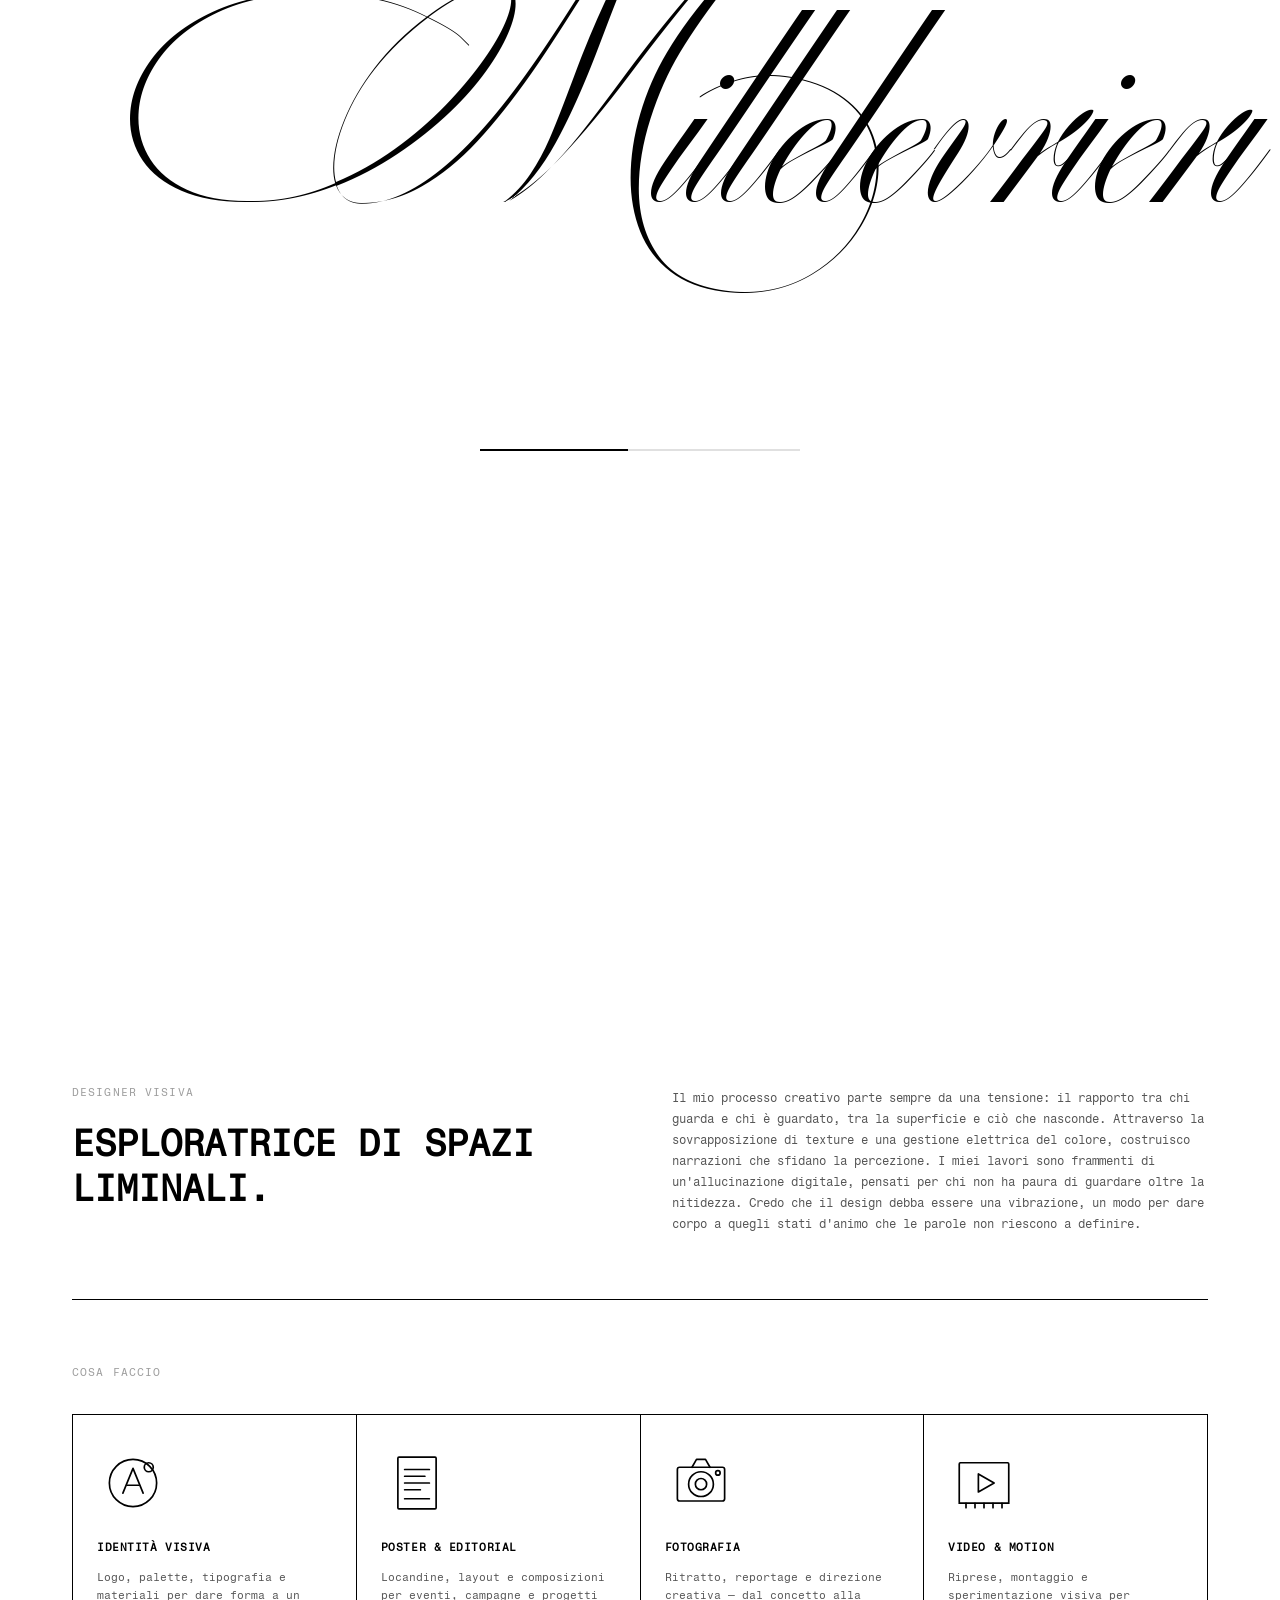
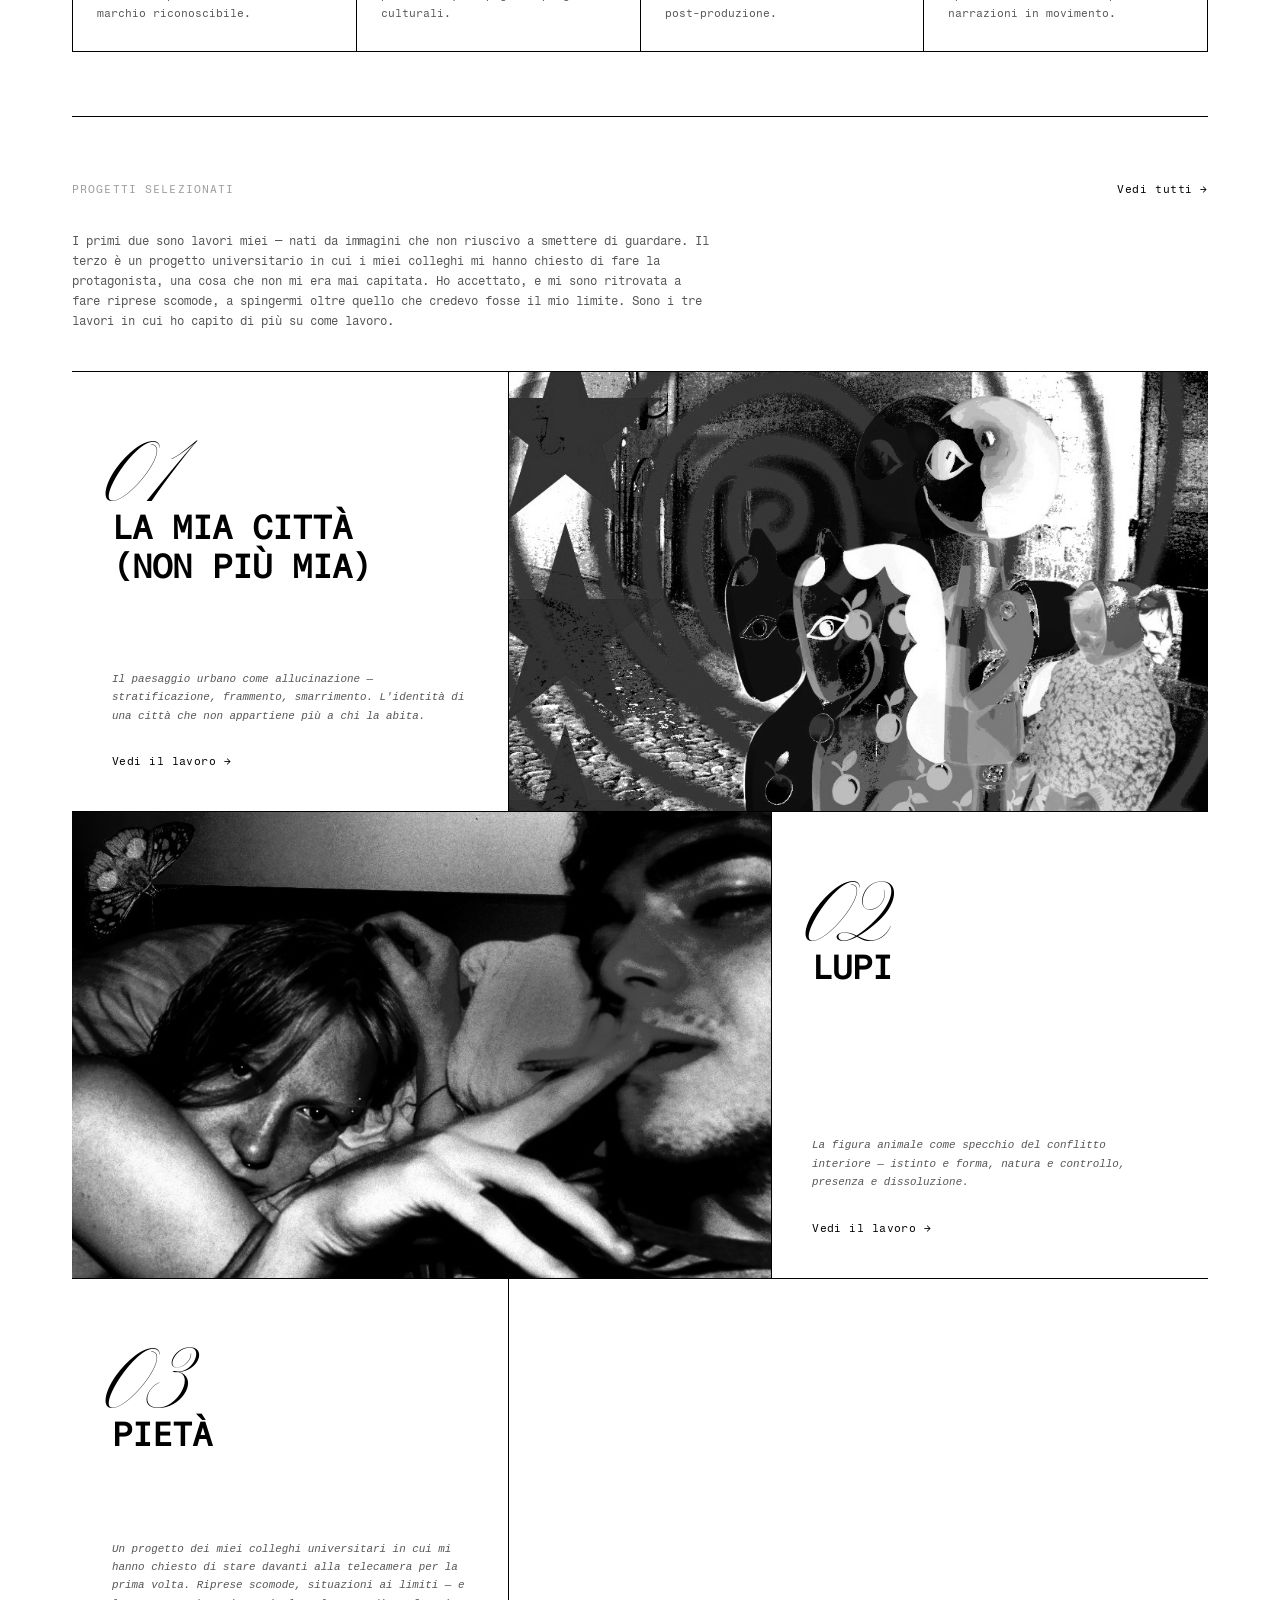
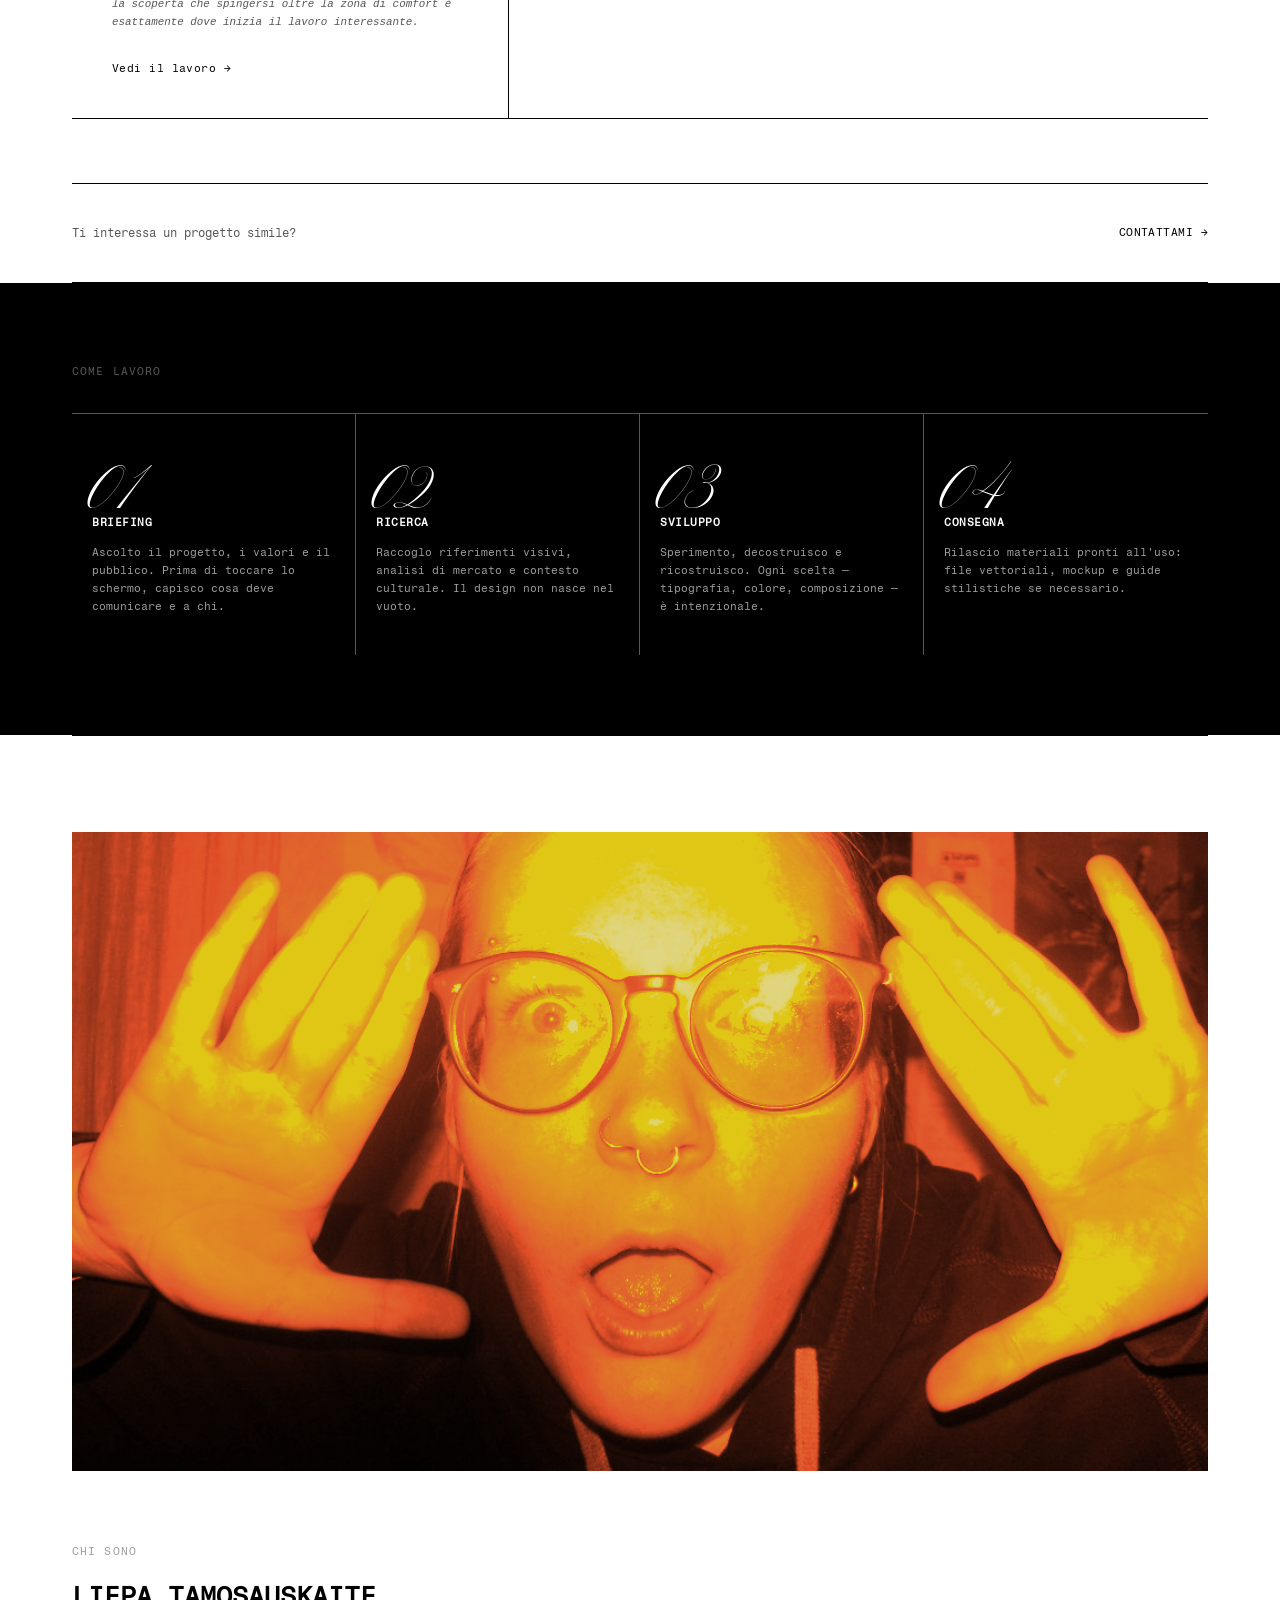
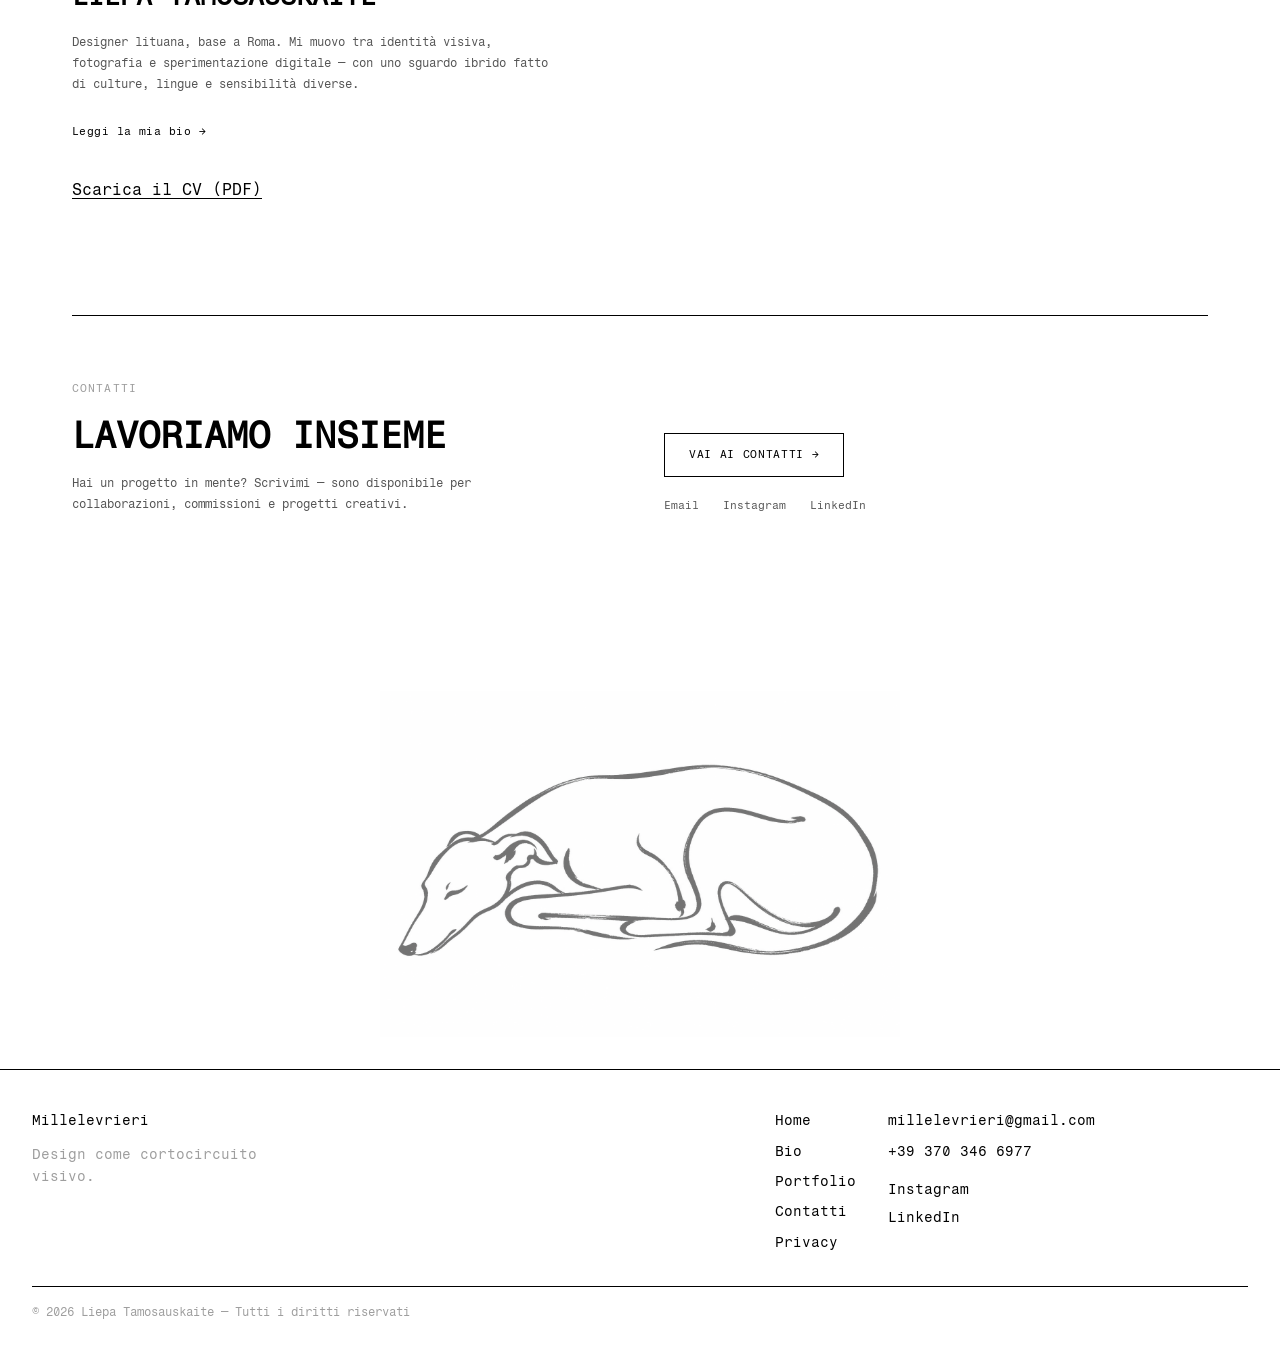
==== commit b3c86250: "Aggiunge dark mode, layout responsive e caroselli coerenti sui lavori. Include toggle tema su tutte " ====
--- a/index.html
+++ b/index.html
@@ -11,6 +11,7 @@
     <meta property="og:url" content="index.html">
     <link rel="icon" href="img/favicon.svg" type="image/svg+xml">
     <link rel="stylesheet" href="css/style.css">
+    <script>!function(){if(localStorage.getItem("theme")==="dark")document.documentElement.setAttribute("data-theme","dark")}();</script>
 </head>
 <body>
     <header>
@@ -23,6 +24,7 @@
                 <li><a href="contatti.html">Contatti</a></li>
             </ul>
         </nav>
+        <button type="button" class="theme-toggle" aria-label="Attiva tema scuro" aria-pressed="false">Dark</button>
         <button class="nav-toggle" aria-label="Menu" aria-expanded="false"><span></span><span></span><span></span></button>
     </header>
     <section id="video-intro">
@@ -35,57 +37,6 @@
         <span class="video-title video-title-black">Millelevrieri</span>
     </section>
     <main>
-        <section id="hero-carousel" class="carousel-home" aria-label="Progetti in evidenza">
-            <div class="section-header">
-                <span class="section-label">Progetti in evidenza</span>
-                <div class="carousel-toolbar">
-                    <span class="carousel-counter" id="carousel-counter" aria-live="polite">01 / 03</span>
-                    <div class="carousel-dots" role="tablist" aria-label="Seleziona slide"></div>
-                    <div class="carousel-nav">
-                        <button type="button" class="carousel-btn carousel-prev" aria-label="Slide precedente">←</button>
-                        <button type="button" class="carousel-btn carousel-next" aria-label="Slide successiva">→</button>
-                    </div>
-                </div>
-            </div>
-            <div class="carousel featured-carousel">
-                <div class="carousel-track">
-                    <article class="carousel-slide featured-item is-active">
-                        <div class="featured-item-meta">
-                            <span class="featured-item-num">01</span>
-                            <h2 class="featured-item-title">Mirame</h2>
-                            <p class="featured-item-desc">Il voyeurismo come pattern visivo ossessivo — testo ripetuto, stratificato, che invade lo sguardo.</p>
-                            <a href="lavoro-2.html" class="featured-item-link">Vedi il lavoro →</a>
-                        </div>
-                        <div class="carousel-media featured-item-img-wrap">
-                            <img class="carousel-hero-img" src="img/lavoro-2.png" alt="Mirame — composizione voyeuristica">
-                        </div>
-                    </article>
-                    <article class="carousel-slide featured-item">
-                        <div class="featured-item-meta">
-                            <span class="featured-item-num">02</span>
-                            <h2 class="featured-item-title">Ferma il Tempo</h2>
-                            <p class="featured-item-desc">Locandina per evento musicale — tipografia manuale, fotografia e illustrazione in equilibrio.</p>
-                            <a href="lavoro-5.html" class="featured-item-link">Vedi il lavoro →</a>
-                        </div>
-                        <div class="carousel-media featured-item-img-wrap">
-                            <img class="carousel-hero-img" src="img/ferma-il-tempo.png" alt="Ferma il Tempo — locandina evento">
-                        </div>
-                    </article>
-                    <article class="carousel-slide featured-item">
-                        <div class="featured-item-meta">
-                            <span class="featured-item-num">03</span>
-                            <h2 class="featured-item-title">Live Meat</h2>
-                            <p class="featured-item-desc">Un volto decostruito tra algoritmi e mezzatinta — presenza e cancellazione nello stesso frame.</p>
-                            <a href="lavoro-6.html" class="featured-item-link">Vedi il lavoro →</a>
-                        </div>
-                        <div class="carousel-media featured-item-img-wrap">
-                            <img class="carousel-hero-img" src="img/live-meat.png" alt="Live Meat — volto decostruito">
-                        </div>
-                    </article>
-                </div>
-            </div>
-        </section>
-
         <section id="statement">
             <div class="statement-left">
                 <p class="statement-role">Designer visiva</p>
--- a/css/style.css
+++ b/css/style.css
@@ -18,6 +18,59 @@
 html, body {
     font-size: 100%;
     vertical-align: baseline;
+}
+
+html {
+    overflow-x: clip;
+    -webkit-text-size-adjust: 100%;
+}
+
+:root {
+    --color-bg: #FFFFFF;
+    --color-text: #000000;
+    --color-muted: #565656;
+    --color-muted-light: #9E9E9E;
+    --color-border: #000000;
+    --color-surface: #FFFFFF;
+    --color-surface-alt: #000000;
+    --color-surface-alt-text: #FFFFFF;
+    --color-input-bg: #FFFFFF;
+    --color-input-text: #000000;
+    --color-btn-bg: #000000;
+    --color-btn-text: #FFFFFF;
+    --color-track: #E0E0E0;
+    --cursor-star: url('../img/cursor-star.svg') 16 16;
+    --site-gutter: 2rem;
+    --site-max: 1200px;
+}
+
+html[data-theme="dark"] {
+    --color-bg: #000000;
+    --color-text: #FFFFFF;
+    --color-muted: #9E9E9E;
+    --color-muted-light: #565656;
+    --color-border: #FFFFFF;
+    --color-surface: #000000;
+    --color-surface-alt: #FFFFFF;
+    --color-surface-alt-text: #000000;
+    --color-input-bg: #000000;
+    --color-input-text: #FFFFFF;
+    --color-btn-bg: #FFFFFF;
+    --color-btn-text: #000000;
+    --color-track: #565656;
+    --cursor-star: url('../img/cursor-star-white.svg') 16 16;
+}
+
+html[data-theme="dark"] img:not(.bio-quote-dog):not(.cookie-title-light) {
+    opacity: 0.92;
+}
+
+html[data-theme="dark"] .featured-item-img-wrap img,
+html[data-theme="dark"] .portfolio-grid article img,
+html[data-theme="dark"] .carousel-hero-img,
+html[data-theme="dark"] .bio-foto img,
+html[data-theme="dark"] .home-bio-img-wrap img {
+    opacity: 1;
 }
 
 ol, ul {
@@ -175,7 +228,7 @@
     font-size: 0.6rem;
     letter-spacing: 0.08em;
     text-transform: uppercase;
-    cursor: url('../img/cursor-star.svg') 16 16, pointer;
+    cursor: var(--cursor-star), pointer;
     transition: background-color 0.25s ease, color 0.25s ease, border-color 0.25s ease;
 }
 
@@ -213,11 +266,12 @@
     font-family: 'Fragment Mono', monospace;
     font-style: normal;
     font-size: 1rem;
-    background-color: #FFFFFF;
-    color: #000000;
+    background-color: var(--color-bg);
+    color: var(--color-text);
     line-height: 1.6;
-    cursor: url('../img/cursor-star.svg') 16 16, auto;
+    cursor: var(--cursor-star), auto;
     overflow-x: clip;
+    transition: background-color 0.3s ease, color 0.3s ease;
 }
 
 p,
@@ -248,11 +302,11 @@
 }
 
 a, button, [role="button"], label, select, input[type="submit"], input[type="button"] {
-    cursor: url('../img/cursor-star.svg') 16 16, pointer;
+    cursor: var(--cursor-star), pointer;
 }
 
 a {
-    color: #000000;
+    color: var(--color-text);
     text-decoration: none;
 }
 
@@ -263,19 +317,19 @@
 /* --- Header & Nav --- */
 
 header {
-    border-bottom: 1px solid #000000;
+    border-bottom: 1px solid var(--color-border);
     padding: 0.5rem 1rem;
     position: fixed;
     top: 0;
     left: 0;
     width: 100%;
-    background-color: #FFFFFF;
+    background-color: var(--color-bg);
     z-index: 100;
     display: flex;
     align-items: center;
     justify-content: space-between;
     gap: 1rem;
-    transition: opacity 0.4s ease;
+    transition: opacity 0.4s ease, background-color 0.3s ease, border-color 0.3s ease;
 }
 
 header.header-hidden {
@@ -319,7 +373,7 @@
     gap: 5px;
     background: none;
     border: none;
-    cursor: url('../img/cursor-star.svg') 16 16, pointer;
+    cursor: var(--cursor-star), pointer;
     padding: 4px;
     z-index: 200;
 }
@@ -328,9 +382,36 @@
     display: block;
     width: 22px;
     height: 1.5px;
-    background: #000000;
-    transition: transform 0.3s ease, opacity 0.3s ease;
+    background: var(--color-text);
+    transition: transform 0.3s ease, opacity 0.3s ease, background-color 0.3s ease;
     transform-origin: center;
+}
+
+/* --- Theme toggle --- */
+
+.theme-toggle {
+    flex-shrink: 0;
+    background: none;
+    border: 1px solid var(--color-border);
+    color: var(--color-text);
+    font-family: inherit;
+    font-size: 0.65rem;
+    letter-spacing: 0.08em;
+    text-transform: uppercase;
+    padding: 0.35rem 0.55rem;
+    line-height: 1;
+    transition: color 0.3s ease, border-color 0.3s ease, background-color 0.3s ease;
+}
+
+.theme-toggle:hover {
+    background-color: #FF0000;
+    border-color: #FF0000;
+    color: #FFFFFF;
+}
+
+.theme-toggle[aria-pressed="true"] {
+    background-color: var(--color-text);
+    color: var(--color-bg);
 }
 
 .nav-toggle.active span:nth-child(1) { transform: translateY(6.5px) rotate(45deg); }
@@ -412,9 +493,20 @@
 /* --- Main --- */
 
 main {
-    padding: calc(3.5rem + 2rem) 2rem 2rem;
-    max-width: 1200px;
+    padding: calc(3.5rem + 2rem) var(--site-gutter) 2rem;
+    max-width: var(--site-max);
     margin: 0 auto;
+    width: 100%;
+}
+
+main h1,
+.lavoro-detail h1,
+#bio h1,
+#contatti h1,
+#portfolio h1,
+.privacy-page h1 {
+    font-size: clamp(1.35rem, 3.5vw, 2.25rem);
+    line-height: 1.2;
 }
 
 /* --- Statement --- */
@@ -676,9 +768,9 @@
 }
 
 .process-home-inner {
-    max-width: 1200px;
+    max-width: var(--site-max);
     margin: 0 auto;
-    padding: 0 2rem;
+    padding: 0 var(--site-gutter);
 }
 
 .section-header-dark .section-label {
@@ -1006,7 +1098,7 @@
     border: none;
     font-family: 'Fragment Mono', monospace;
     font-size: 0.6rem;
-    cursor: url('../img/cursor-star.svg') 16 16, pointer;
+    cursor: var(--cursor-star), pointer;
     color: #000000;
     padding: 0.1rem 0.3rem;
     letter-spacing: 0.04em;
@@ -1036,7 +1128,7 @@
     width: 100%;
     height: 2px;
     background-color: #E0E0E0;
-    cursor: url('../img/cursor-star.svg') 16 16, pointer;
+    cursor: var(--cursor-star), pointer;
     position: relative;
 }
 
@@ -1099,7 +1191,7 @@
     display: block;
     width: 100%;
     height: auto;
-    cursor: url('../img/cursor-star.svg') 16 16, pointer;
+    cursor: var(--cursor-star), pointer;
 }
 
 /* --- Bio --- */
@@ -1250,7 +1342,7 @@
     line-height: 0.88;
     color: #000000;
     margin: 0;
-    z-index: 0;
+    z-index: 2;
 }
 
 .bio-quote-top {
@@ -1439,8 +1531,9 @@
 }
 
 .contatti-content {
-    flex: 0 0 auto;
-    min-width: 420px;
+    flex: 1 1 0;
+    min-width: 0;
+    max-width: 100%;
 }
 
 .contatti-img {
@@ -1667,7 +1760,7 @@
     z-index: 1000;
     align-items: center;
     justify-content: center;
-    cursor: url('../img/cursor-star.svg') 16 16, zoom-out;
+    cursor: var(--cursor-star), zoom-out;
 }
 
 .lightbox-overlay.active {
@@ -1683,7 +1776,7 @@
 
 .lavoro-detail img,
 .lightbox-trigger {
-    cursor: url('../img/cursor-star.svg') 16 16, zoom-in;
+    cursor: var(--cursor-star), zoom-in;
 }
 
 /* --- Carousel --- */
@@ -1696,7 +1789,7 @@
 }
 
 #hero-carousel {
-    padding: 0 0 4rem;
+    padding: 5rem 0 4rem;
     border-bottom: 1px solid #000000;
     margin-bottom: 0;
 }
@@ -1797,11 +1890,23 @@
 }
 
 .lavoro-carousel {
+    flex-shrink: 0;
+    width: 100%;
+    max-width: 560px;
     aspect-ratio: 4 / 3;
-    max-width: 100%;
     border: 1px solid #000000;
     position: relative;
     overflow: hidden;
+    background: #FFFFFF;
+}
+
+.lavoro-carousel--portrait {
+    max-width: 300px;
+    aspect-ratio: 3 / 4;
+}
+
+.lavoro-carousel--video {
+    aspect-ratio: 16 / 9;
 }
 
 .lavoro-carousel .carousel-track {
@@ -1826,8 +1931,37 @@
 .lavoro-carousel .carousel-slide img {
     width: 100%;
     height: 100%;
-    object-fit: cover;
+    object-fit: contain;
+    object-position: left center;
     display: block;
+}
+
+.lavoro-carousel .carousel-slide img.lavoro-variant-invert,
+.lavoro-carousel .lavoro-carousel-media.lavoro-variant-invert {
+    filter: invert(1);
+}
+
+.lavoro-carousel .carousel-slide img.lavoro-variant-bw,
+.lavoro-carousel .lavoro-carousel-media.lavoro-variant-bw {
+    filter: grayscale(100%);
+}
+
+.lavoro-carousel-media {
+    width: 100%;
+    height: 100%;
+}
+
+.lavoro-carousel--video .vimeo-wrap {
+    padding-bottom: 0;
+    height: 100%;
+    position: relative;
+}
+
+.lavoro-carousel--video .vimeo-wrap iframe {
+    position: absolute;
+    inset: 0;
+    width: 100%;
+    height: 100%;
 }
 
 .carousel-btn {
@@ -1915,11 +2049,12 @@
 #contact-form textarea {
     font-family: 'Fragment Mono', monospace;
     font-size: 1rem;
-    border: 1px solid #000000;
+    border: 1px solid var(--color-border);
     padding: 0.5rem;
-    background-color: #FFFFFF;
-    color: #000000;
+    background-color: var(--color-input-bg);
+    color: var(--color-input-text);
     width: 100%;
+    transition: background-color 0.3s ease, color 0.3s ease, border-color 0.3s ease;
 }
 
 .contact-form textarea,
@@ -1932,12 +2067,13 @@
 #contact-form button {
     font-family: 'Fragment Mono', monospace;
     font-size: 1rem;
-    background-color: #000000;
-    color: #FFFFFF;
-    border: none;
+    background-color: var(--color-btn-bg);
+    color: var(--color-btn-text);
+    border: 1px solid var(--color-border);
     padding: 0.75rem 1.5rem;
     cursor: pointer;
     align-self: flex-start;
+    transition: background-color 0.3s ease, color 0.3s ease, border-color 0.3s ease;
 }
 
 .contact-form button:hover,
@@ -2104,9 +2240,11 @@
 /* --- Footer --- */
 
 .site-footer {
-    border-top: 1px solid #000000;
+    border-top: 1px solid var(--color-border);
     padding: 2.5rem 2rem 1.5rem;
-    color: #565656;
+    color: var(--color-muted);
+    background-color: var(--color-bg);
+    transition: background-color 0.3s ease, border-color 0.3s ease, color 0.3s ease;
 }
 
 .footer-inner {
@@ -2118,7 +2256,7 @@
 
 .footer-logo {
     display: block;
-    color: #000000;
+    color: var(--color-text);
     margin-bottom: 0.75rem;
     font-size: 0.85rem;
 }
@@ -2165,6 +2303,42 @@
 
 /* --- Responsive --- */
 
+/* Schermi grandi */
+@media (min-width: 1440px) {
+    :root {
+        --site-max: 1280px;
+    }
+
+    main,
+    .process-home-inner {
+        max-width: var(--site-max);
+    }
+}
+
+@media (min-width: 1920px) {
+    :root {
+        --site-max: 1400px;
+    }
+
+    main {
+        padding-left: clamp(2rem, 4vw, 4rem);
+        padding-right: clamp(2rem, 4vw, 4rem);
+    }
+
+    .process-home-inner {
+        padding-left: clamp(2rem, 4vw, 4rem);
+        padding-right: clamp(2rem, 4vw, 4rem);
+    }
+
+    .featured-item {
+        min-height: 480px;
+    }
+
+    .featured-item-num {
+        font-size: clamp(80px, 5vw, 96px);
+    }
+}
+
 /* Tablet landscape / piccoli laptop */
 @media (max-width: 1024px) {
 
@@ -2181,10 +2355,8 @@
 
     /* Millelevrieri: da destra a centrata */
     .video-title {
-        right: auto;
-        left: 0;
-        right: 0;
         text-align: center;
+        font-size: clamp(72px, 14vw, 160px);
     }
 
     .portfolio-grid {
@@ -2266,6 +2438,11 @@
         height: auto;
     }
 
+    .lavoro-carousel,
+    .lavoro-carousel--portrait {
+        max-width: 100%;
+    }
+
     .video-player {
         max-width: 100%;
     }
@@ -2310,10 +2487,45 @@
     .timeline-year {
         left: calc(-2rem - 56px);
     }
+
+    .process-step {
+        gap: 2rem;
+    }
+
+    .process-num {
+        width: auto;
+    }
+
+    .lavoro-notes {
+        gap: 3rem;
+        margin-top: 3rem;
+    }
+
+    .lavoro-note,
+    .lavoro-note--right {
+        align-self: stretch;
+        max-width: 100%;
+        text-align: left;
+    }
+
+    .featured-item-meta {
+        padding: 2rem 1.75rem;
+    }
+
+    .process-home-inner {
+        padding: 0 var(--site-gutter);
+    }
+
+    #process-home {
+        padding: 4rem 0;
+    }
 }
 
 /* Tablet portrait */
 @media (max-width: 768px) {
+    :root {
+        --site-gutter: 1.25rem;
+    }
 
     /* --- Mobile nav --- */
 
@@ -2326,8 +2538,8 @@
         top: 0;
         left: 0;
         right: 0;
-        background: #FFFFFF;
-        border-bottom: 1px solid #000000;
+        background: var(--color-bg);
+        border-bottom: 1px solid var(--color-border);
         padding-top: calc(2.25rem + 4px); /* spazio per l'header sopra */
         padding-left: 1rem;
         padding-right: 1rem;
@@ -2352,10 +2564,8 @@
     #loader-title,
     .video-title {
         font-size: clamp(56px, 16vw, 110px);
-        right: 0;
-        left: 0;
+        top: -10px;
         text-align: center;
-        top: -10px;
     }
 
     #video-intro {
@@ -2368,7 +2578,7 @@
     }
 
     main {
-        padding: calc(3.5rem + 1.5rem) 1.25rem 1.5rem;
+        padding: calc(3.5rem + 1.5rem) var(--site-gutter) 1.5rem;
     }
 
     header {
@@ -2441,10 +2651,6 @@
         gap: 2.5rem;
     }
 
-    #home-bio {
-        padding: 4rem 0 5rem;
-    }
-
     .cta-inner {
         grid-template-columns: 1fr;
         gap: 2rem;
@@ -2500,6 +2706,99 @@
         flex-wrap: wrap;
         gap: 0.75rem;
     }
+
+    .section-header {
+        flex-wrap: wrap;
+        gap: 0.75rem 1.25rem;
+    }
+
+    #featured,
+    #home-services {
+        padding: 3rem 0;
+    }
+
+    #home-bio {
+        padding: 3.5rem 0 4rem;
+    }
+
+    #cta-home {
+        padding: 3rem 0 4rem;
+    }
+
+    .featured-item-meta {
+        padding: 1.5rem 1.25rem;
+        border-right: none;
+        border-bottom: 1px solid var(--color-border);
+    }
+
+    .featured-item--reverse .featured-item-meta {
+        border-left: none;
+        border-bottom: 1px solid var(--color-border);
+    }
+
+    .featured-item-num {
+        font-size: clamp(48px, 14vw, 80px);
+    }
+
+    .featured-item-title {
+        font-size: clamp(1.2rem, 5vw, 1.8rem);
+    }
+
+    .process-home-inner {
+        padding: 0 var(--site-gutter);
+    }
+
+    #process-home {
+        padding: 3.5rem 0;
+    }
+
+    .process-step {
+        gap: 1.25rem;
+        padding: 2rem 0;
+    }
+
+    .lavoro-notes {
+        gap: 2.5rem;
+        margin-top: 2.5rem;
+        padding-top: 2rem;
+    }
+
+    .lavoro-notes .desc-label {
+        font-size: 0.9rem;
+    }
+
+    .page-cta {
+        margin: 3rem 0 1.5rem;
+        padding: 2rem 0;
+    }
+
+    .page-levriero {
+        margin-top: 4rem;
+    }
+
+    .page-levriero img {
+        width: clamp(200px, 70vw, 420px);
+    }
+
+    .site-footer {
+        padding: 2rem 1.25rem 1.25rem;
+    }
+
+    .contatti-map {
+        height: 220px;
+    }
+
+    #cookie-banner {
+        left: var(--site-gutter);
+        bottom: var(--site-gutter);
+        width: calc(100% - (2 * var(--site-gutter)));
+        max-width: min(400px, calc(100% - (2 * var(--site-gutter))));
+    }
+
+    .theme-toggle {
+        font-size: 0.6rem;
+        padding: 0.3rem 0.45rem;
+    }
 }
 
 /* Mobile */
@@ -2557,12 +2856,23 @@
     footer {
         padding: 1rem 1.25rem;
     }
+
+    .home-bio-text,
+    .home-bio-desc,
+    .cta-text,
+    .page-cta p {
+        max-width: 100%;
+    }
+
+    .contatti-social a {
+        word-break: break-word;
+    }
 }
 
 /* Mobile piccolo */
 @media (max-width: 480px) {
-    html {
-        overflow-x: hidden;
+    :root {
+        --site-gutter: 1rem;
     }
 
     #video-intro {
@@ -2574,13 +2884,11 @@
     #loader-title,
     .video-title {
         font-size: clamp(44px, 14vw, 72px);
-        right: 0;
-        left: 0;
         text-align: center;
     }
 
     main {
-        padding: calc(3.25rem + 1rem) 1rem 1.25rem;
+        padding: calc(3.25rem + 1rem) var(--site-gutter) 1.25rem;
     }
 
     nav ul {
@@ -2612,4 +2920,347 @@
     .contatti-img {
         max-height: 50vh;
     }
-}
+
+    #statement {
+        padding: 3rem 0 2.5rem;
+    }
+
+    .statement-heading {
+        font-size: clamp(1.25rem, 6vw, 1.75rem);
+    }
+
+    .service-item {
+        padding: 1.25rem 1rem;
+    }
+
+    .featured-item-img-wrap {
+        height: 240px;
+    }
+
+    .portfolio-grid article {
+        min-height: 200px;
+    }
+
+    .cookie-title {
+        font-size: clamp(28px, 8vw, 42px);
+    }
+
+    .cookie-actions {
+        flex-direction: column;
+    }
+
+    .process-num {
+        font-size: clamp(56px, 18vw, 80px);
+    }
+}
+
+/* Mobile piccolissimo (375px e sotto) */
+@media (max-width: 375px) {
+    :root {
+        --site-gutter: 0.875rem;
+    }
+
+    header {
+        padding: 0.4rem 0.6rem;
+        gap: 0.35rem;
+    }
+
+    .header-logo {
+        font-size: 0.6rem;
+        max-width: 42vw;
+        overflow: hidden;
+        text-overflow: ellipsis;
+    }
+
+    .theme-toggle {
+        font-size: 0.55rem;
+        padding: 0.28rem 0.4rem;
+    }
+
+    main {
+        padding: calc(3rem + 0.75rem) var(--site-gutter) 1rem;
+    }
+
+    .process-home-inner {
+        padding: 0 var(--site-gutter);
+    }
+
+    #statement {
+        gap: 1.5rem;
+        padding: 2.5rem 0 2rem;
+    }
+
+    .featured-item-meta {
+        padding: 1.25rem 1rem;
+    }
+
+    .featured-item-img-wrap {
+        height: 210px;
+    }
+
+    .portfolio-grid article {
+        min-height: 180px;
+    }
+
+    .bio-quote-top,
+    .bio-quote-bottom {
+        left: 3%;
+        right: 3%;
+        font-size: clamp(32px, 10vw, 48px);
+    }
+
+    .contatti-map {
+        height: 200px;
+    }
+
+    #cookie-banner {
+        left: var(--site-gutter);
+        bottom: var(--site-gutter);
+        width: calc(100% - (2 * var(--site-gutter)));
+        max-width: none;
+    }
+
+    .site-footer {
+        padding: 1.5rem 0.875rem 1rem;
+    }
+
+    .footer-tagline {
+        max-width: 100%;
+    }
+
+    .home-cta-mid-link {
+        white-space: normal;
+    }
+}
+
+/* --- Dark mode component overrides --- */
+
+html[data-theme="dark"] #loader-overlay {
+    background-color: #000000;
+}
+
+html[data-theme="dark"] #loader-title {
+    color: #FFFFFF;
+}
+
+html[data-theme="dark"] #loader-bar {
+    background-color: #FFFFFF;
+}
+
+html[data-theme="dark"] #loader-track {
+    background-color: var(--color-track);
+}
+
+/* Video intro — inverti split Millelevrieri (nero→bianco fuori, bianco→nero nel clip) */
+html[data-theme="dark"] .video-title-black {
+    color: #FFFFFF;
+}
+
+html[data-theme="dark"] .video-title-white {
+    color: #000000;
+}
+
+html[data-theme="dark"] .bio-quote-top,
+html[data-theme="dark"] .bio-quote-bottom {
+    color: #FFFFFF;
+    z-index: 2;
+}
+
+html[data-theme="dark"] .bio-quote-dog {
+    filter: grayscale(100%) blur(4px) invert(1);
+    mix-blend-mode: normal;
+    opacity: 0.45;
+    z-index: 1;
+}
+
+html[data-theme="dark"] header nav {
+    background-color: var(--color-bg);
+}
+
+html[data-theme="dark"] .section-label,
+html[data-theme="dark"] .desc-label,
+html[data-theme="dark"] .carousel-counter,
+html[data-theme="dark"] .footer-tagline,
+html[data-theme="dark"] .footer-copy {
+    color: var(--color-muted);
+}
+
+html[data-theme="dark"] .statement-desc,
+html[data-theme="dark"] .featured-item-desc,
+html[data-theme="dark"] .featured-intro,
+html[data-theme="dark"] .service-item p,
+html[data-theme="dark"] .lavoro-desc p,
+html[data-theme="dark"] .bio-intro-text p,
+html[data-theme="dark"] .bio-design-text p,
+html[data-theme="dark"] .home-bio-desc,
+html[data-theme="dark"] .cta-text,
+html[data-theme="dark"] .page-cta p,
+html[data-theme="dark"] .carousel-caption p,
+html[data-theme="dark"] .form-privacy {
+    color: var(--color-muted);
+}
+
+html[data-theme="dark"] #statement,
+html[data-theme="dark"] #home-services,
+html[data-theme="dark"] #featured,
+html[data-theme="dark"] #home-bio,
+html[data-theme="dark"] #cta-home,
+html[data-theme="dark"] #hero-carousel,
+html[data-theme="dark"] .carousel-home,
+html[data-theme="dark"] .page-cta,
+html[data-theme="dark"] #home-contact {
+    border-color: var(--color-border);
+}
+
+html[data-theme="dark"] .services-grid,
+html[data-theme="dark"] .service-item,
+html[data-theme="dark"] .featured-list,
+html[data-theme="dark"] .featured-item,
+html[data-theme="dark"] .featured-item-meta,
+html[data-theme="dark"] .portfolio-grid,
+html[data-theme="dark"] .portfolio-grid article,
+html[data-theme="dark"] .portfolio-grid article h2,
+html[data-theme="dark"] .featured-carousel,
+html[data-theme="dark"] .process-step,
+html[data-theme="dark"] .timeline-item,
+html[data-theme="dark"] .lavoro-raw,
+html[data-theme="dark"] .page-cta,
+html[data-theme="dark"] .site-footer,
+html[data-theme="dark"] .footer-copy {
+    border-color: var(--color-border);
+}
+
+html[data-theme="dark"] .featured-item-meta,
+html[data-theme="dark"] .carousel-caption,
+html[data-theme="dark"] .carousel-media,
+html[data-theme="dark"] .featured-carousel .carousel-slide.featured-item {
+    background: var(--color-bg);
+}
+
+html[data-theme="dark"] .featured-item-num,
+html[data-theme="dark"] .carousel-num {
+    color: var(--color-text);
+}
+
+html[data-theme="dark"] #process-home .step-num-home {
+    color: #FFFFFF;
+}
+
+html[data-theme="dark"] #process-home .process-home-steps h3 {
+    color: #FFFFFF;
+}
+
+html[data-theme="dark"] #process-home .process-home-steps p {
+    color: #FFFFFF;
+}
+
+html[data-theme="dark"] #process-home .section-header-dark .section-label {
+    color: #FFFFFF;
+}
+
+html[data-theme="dark"] .featured-item-link,
+html[data-theme="dark"] .carousel-caption a,
+html[data-theme="dark"] .footer-logo {
+    color: var(--color-text);
+}
+
+html[data-theme="dark"] .portfolio-grid article h2,
+html[data-theme="dark"] .portfolio-grid article h2 a {
+    color: var(--color-text);
+}
+
+html[data-theme="dark"] .service-illus svg {
+    stroke: var(--color-text);
+}
+
+html[data-theme="dark"] .lavoro-carousel {
+    background: var(--color-bg);
+    border-color: var(--color-border);
+}
+    background: var(--color-bg);
+    border-color: var(--color-border);
+    color: var(--color-text);
+}
+
+html[data-theme="dark"] .carousel-btn:hover {
+    background: #FF0000;
+    border-color: #FF0000;
+    color: #FFFFFF;
+}
+
+html[data-theme="dark"] #hero-carousel .carousel-dot {
+    border-color: var(--color-text);
+}
+
+html[data-theme="dark"] .lightbox-overlay {
+    background: rgba(0, 0, 0, 0.92);
+}
+
+html[data-theme="dark"] #process-home {
+    background: #000000;
+    color: #FFFFFF;
+}
+
+html[data-theme="dark"] .process-home-steps li {
+    border-color: #565656;
+}
+
+html[data-theme="dark"] .page-levriero {
+    background: transparent;
+}
+
+html[data-theme="dark"] .page-levriero img {
+    filter: invert(1);
+    opacity: 0.75;
+}
+
+html[data-theme="dark"] .contatti-img {
+    filter: invert(1);
+    opacity: 0.75;
+}
+
+html[data-theme="dark"] #contatti h1,
+html[data-theme="dark"] .contatti-info h2,
+html[data-theme="dark"] .contatti-content p,
+html[data-theme="dark"] .contatti-info p,
+html[data-theme="dark"] .contatti-social a,
+html[data-theme="dark"] #contact-form label:not(.form-privacy) {
+    color: #FFFFFF;
+}
+
+html[data-theme="dark"] .contatti-social a:hover {
+    color: #FF0000;
+}
+
+html[data-theme="dark"] .privacy-page h1,
+html[data-theme="dark"] .privacy-page h2,
+html[data-theme="dark"] .privacy-page p,
+html[data-theme="dark"] .privacy-page a,
+html[data-theme="dark"] .privacy-page code {
+    color: #FFFFFF;
+}
+
+html[data-theme="dark"] .privacy-page a:hover {
+    color: #FF0000;
+}
+
+html[data-theme="dark"] .privacy-page code {
+    border: 1px solid var(--color-border);
+    padding: 0.1em 0.35em;
+}
+
+html[data-theme="dark"] #bio-process h2,
+html[data-theme="dark"] .process-step .process-num,
+html[data-theme="dark"] .process-step .process-body h3,
+html[data-theme="dark"] .process-step .process-body p {
+    color: #FFFFFF;
+}
+
+html[data-theme="dark"] .contatti-map {
+    border-color: var(--color-border);
+    filter: invert(0.92) hue-rotate(180deg);
+}
+
+html[data-theme="dark"] .form-privacy a {
+    color: var(--color-text);
+}
